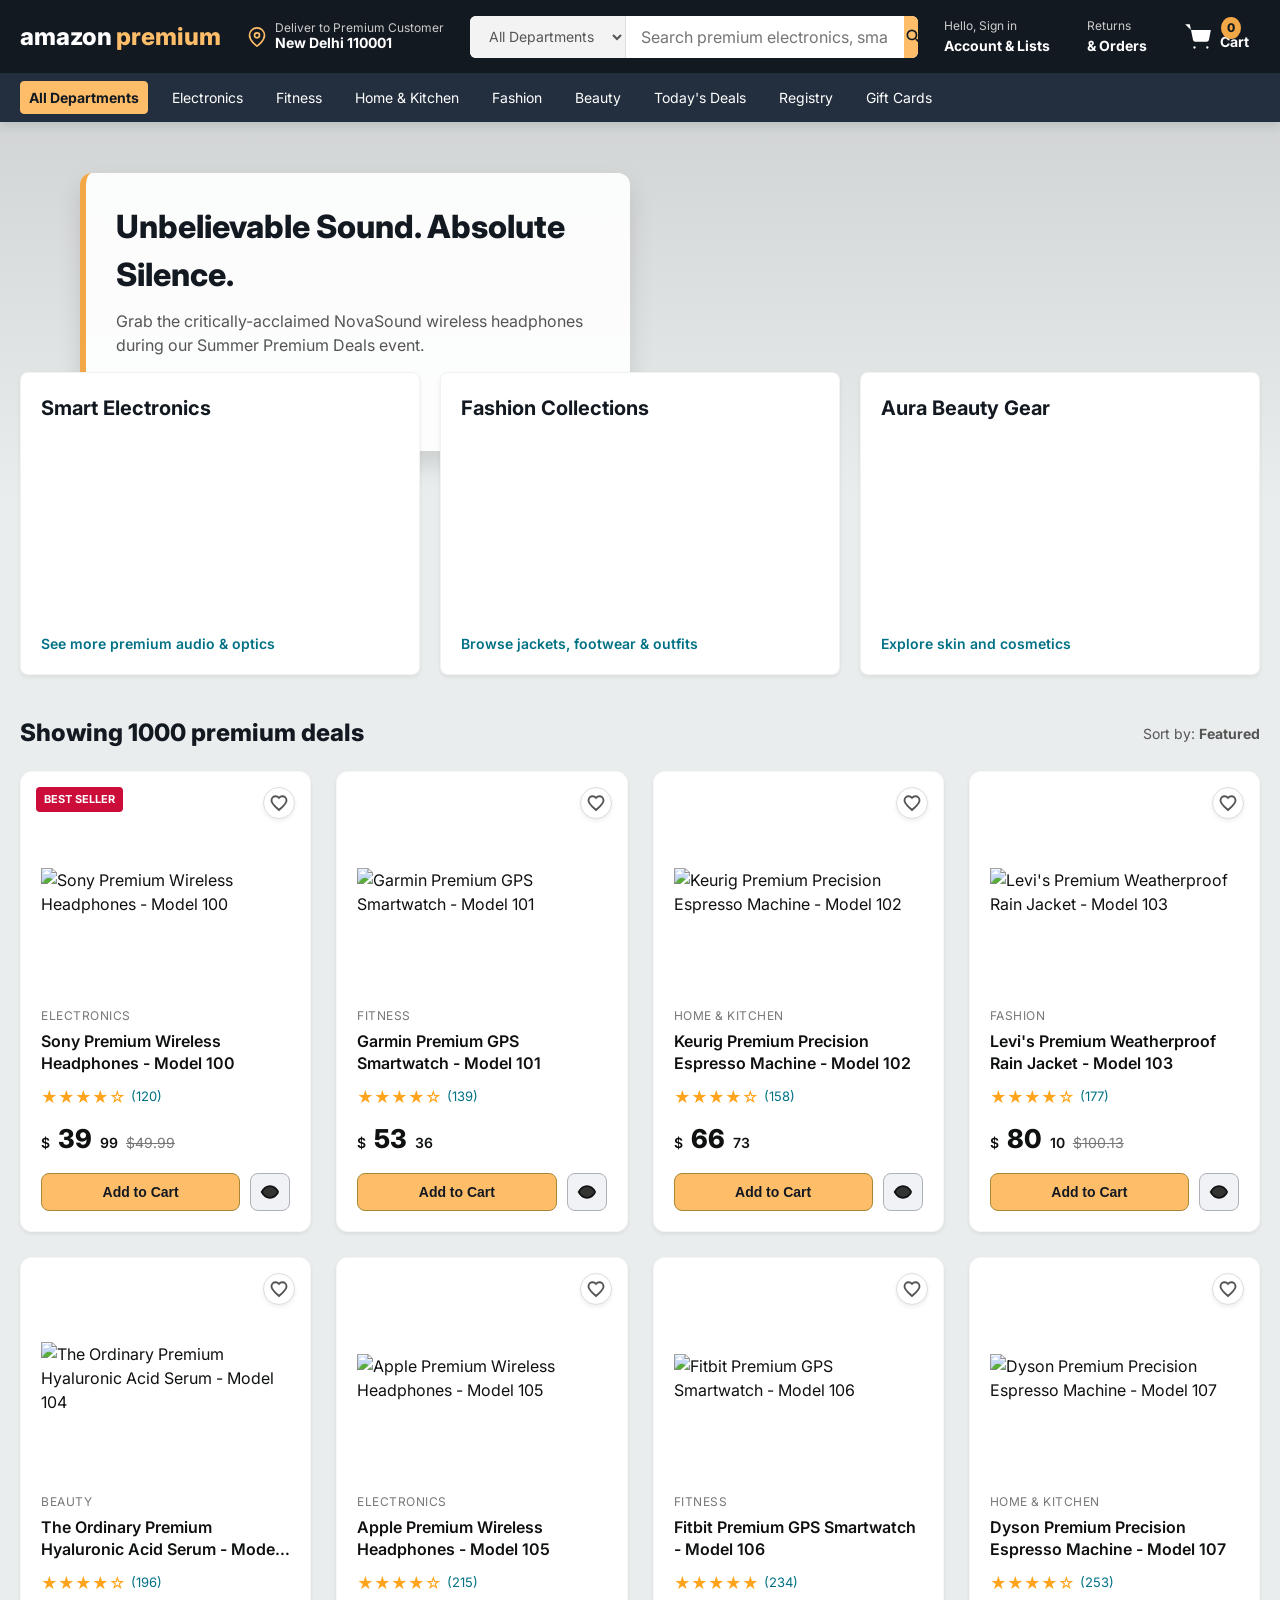
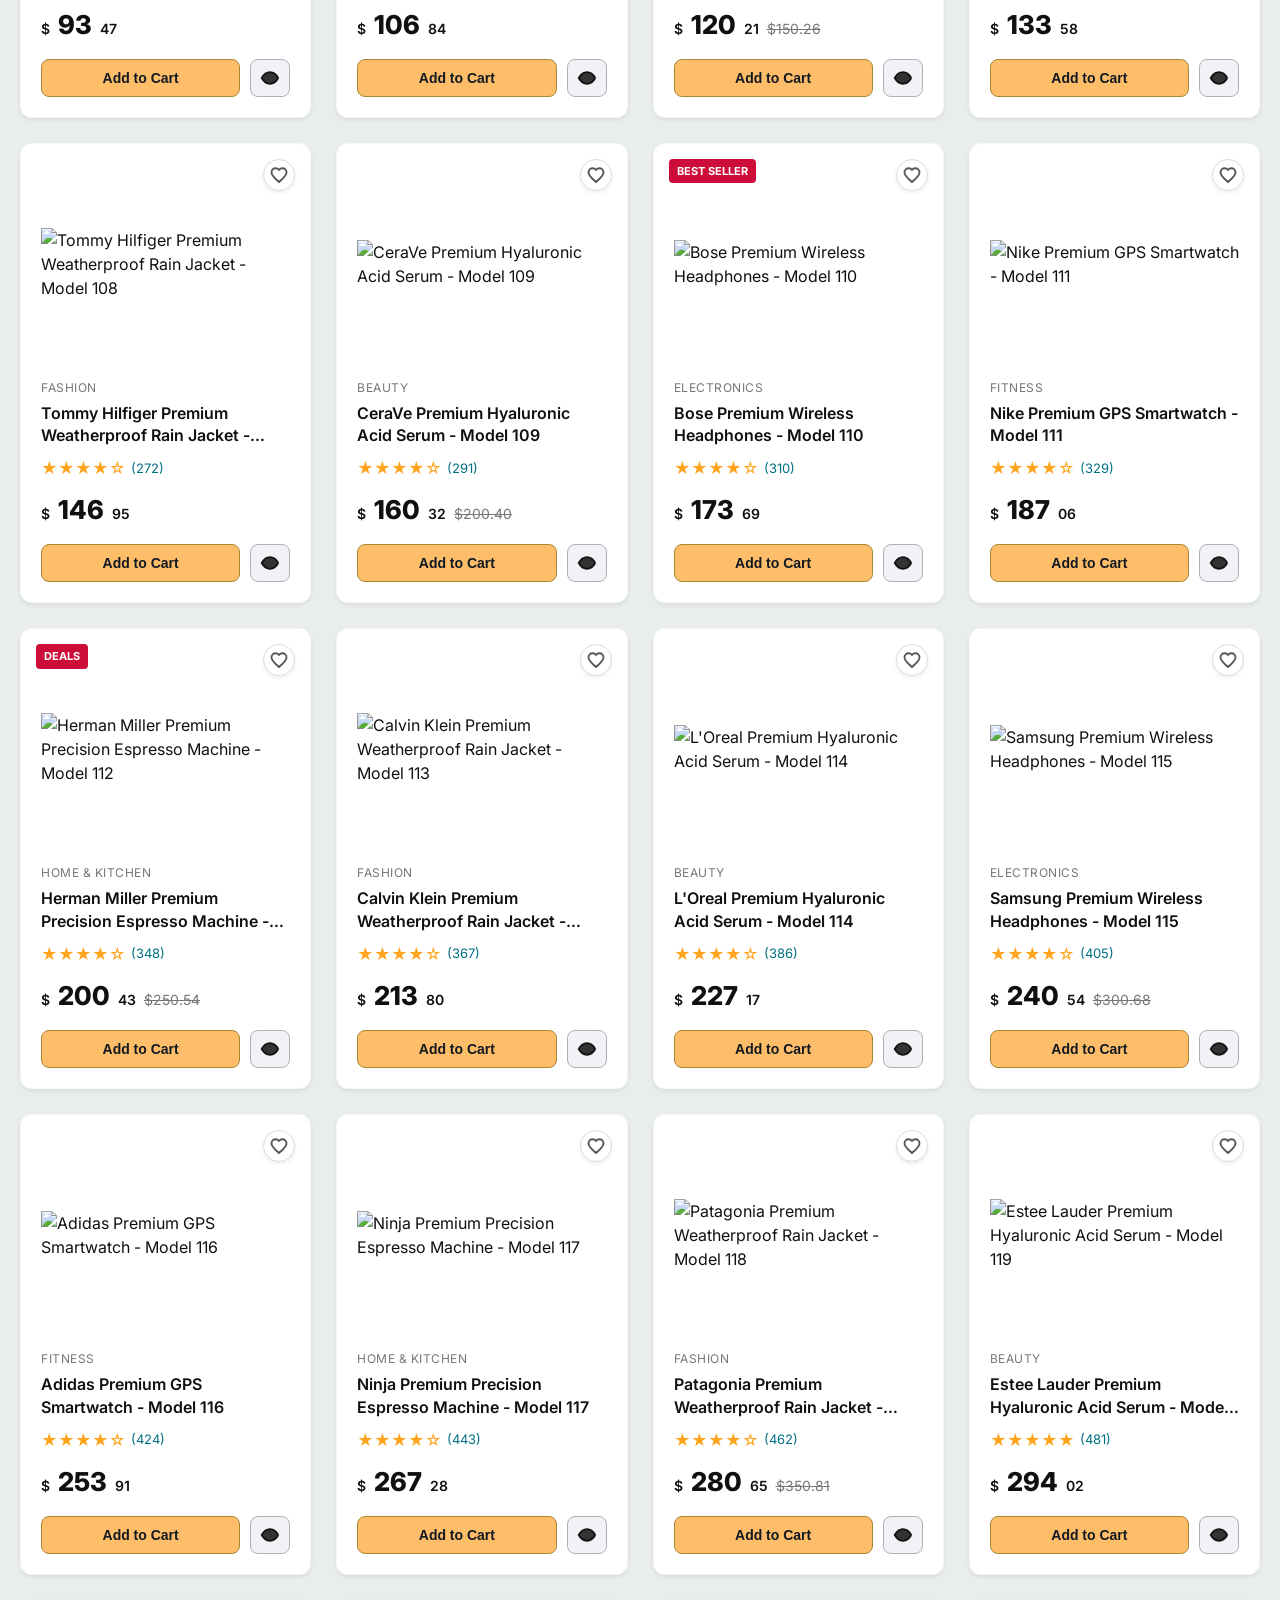
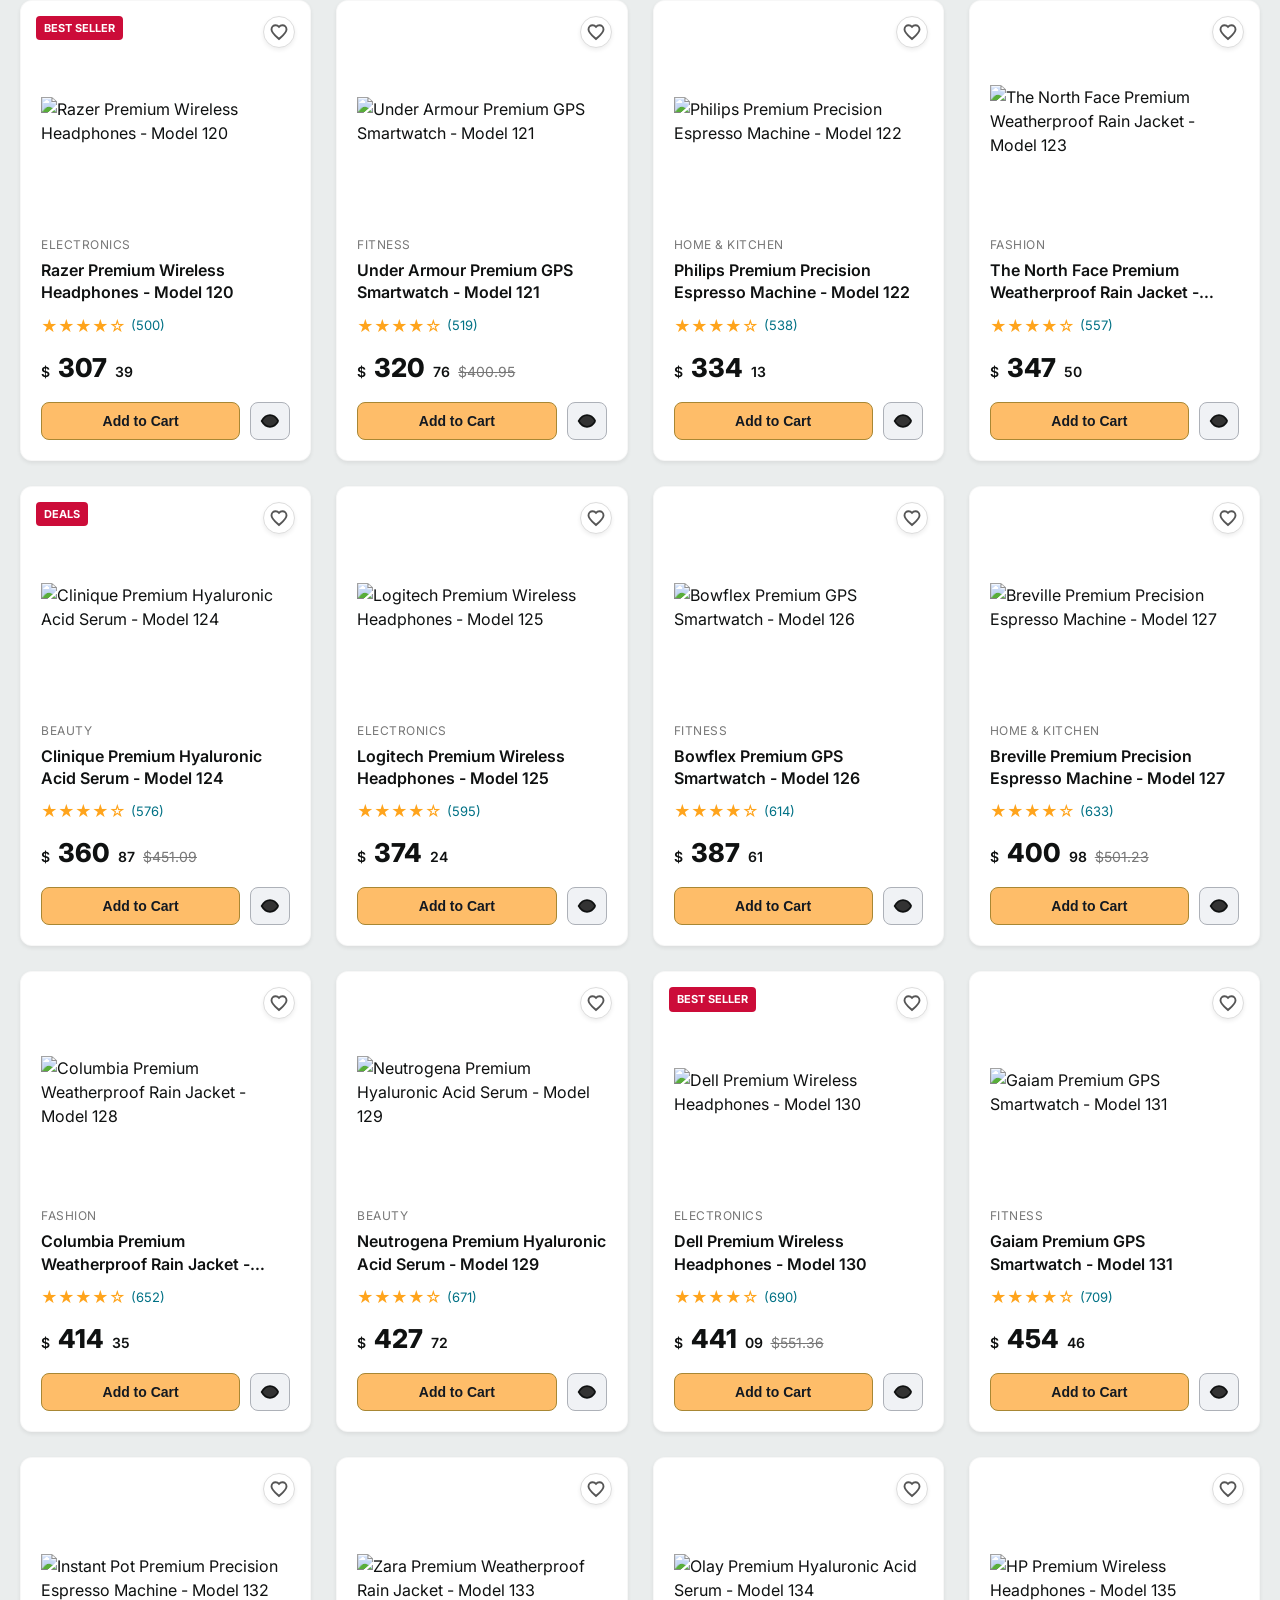
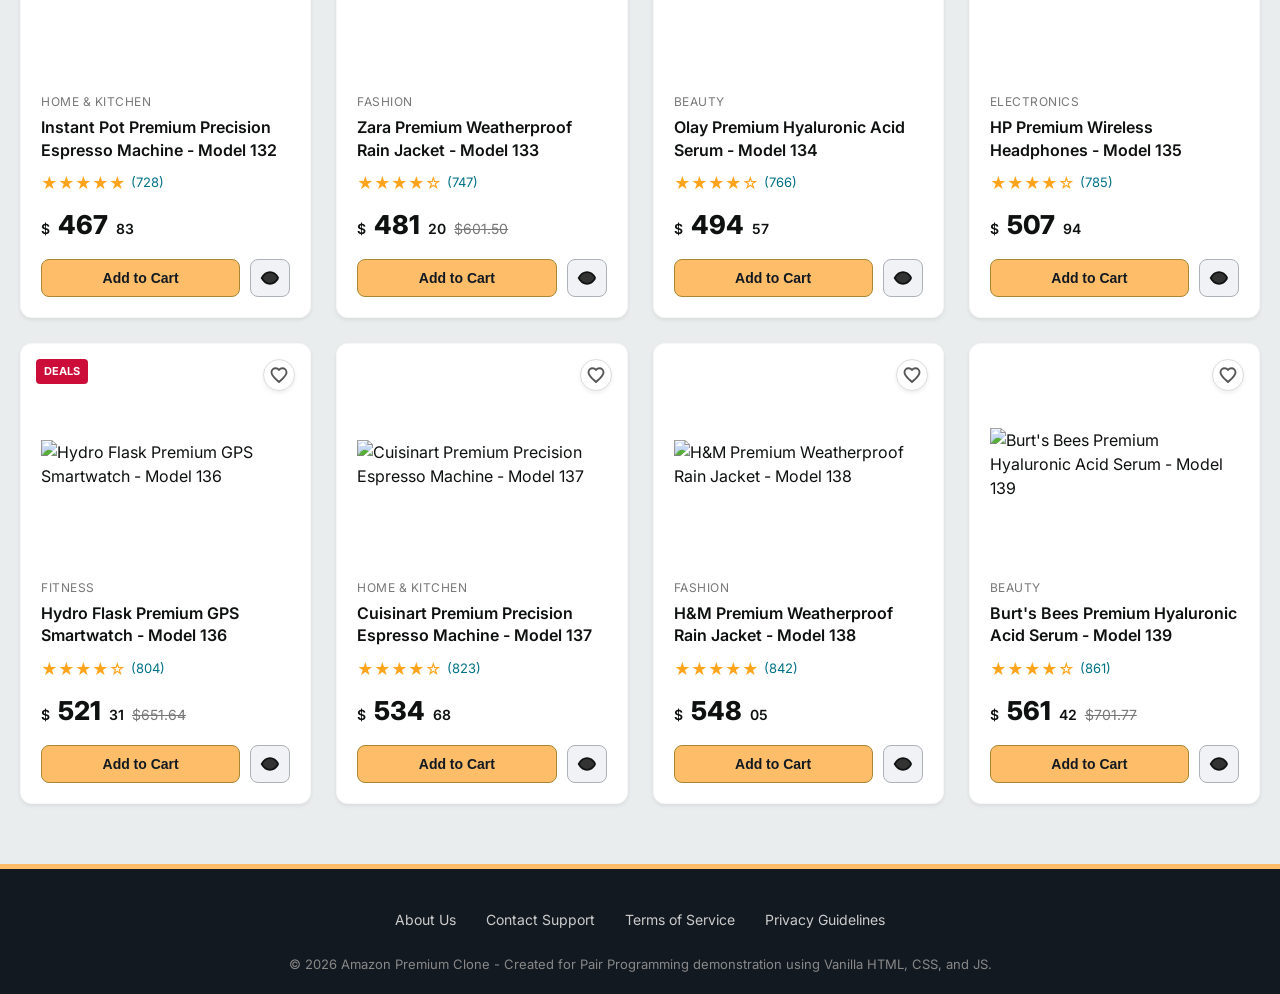
==== amazon.html @ 6dd083dd "Initial commit - Amazon Premium clone with 1000 products" ====
<!DOCTYPE html>
<html lang="en">
<head>
  <meta charset="UTF-8">
  <meta name="viewport" content="width=device-width, initial-scale=1.0">
  <title>Amazon Premium - Shop Smart Deals</title>
  <meta name="description" content="Discover premium electronics, home essentials, wellness fitness gear, and modern accessories on Amazon Premium. Fast simulated checkout and dynamic interactive features.">
  <link rel="stylesheet" href="styles.css">
  <link rel="preconnect" href="https://fonts.googleapis.com">
  <link rel="preconnect" href="https://fonts.gstatic.com" crossorigin>
  <link href="https://fonts.googleapis.com/css2?family=Inter:wght@300;400;500;600;700;800&display=swap" rel="stylesheet">
</head>
<body>

  <!-- Top Sticky Navigation Header -->
  <header>
    <div class="nav-main">
      <!-- Amazon Premium Logo -->
      <a href="#" class="brand-logo" id="header-logo">
        amazon<span>premium</span>
      </a>

      <!-- Delivery Location Selector (Interactive Mock) -->
      <div class="nav-location" id="nav-delivery-target" onclick="openAddressModal()">
        <!-- SVG Pin Icon -->
        <svg width="20" height="20" viewBox="0 0 24 24" fill="none" stroke="#febd69" stroke-width="2">
          <path d="M21 10c0 7-9 13-9 13s-9-6-9-13a9 9 0 0 1 18 0z"></path>
          <circle cx="12" cy="10" r="3"></circle>
        </svg>
        <div class="nav-location-text" id="header-delivery-label">
          Deliver to Customer
          <strong>New Delhi 110001</strong>
        </div>
      </div>

      <!-- Live Search / Category Filters Bar -->
      <div class="nav-search">
        <select class="search-select" id="search-dept-select">
          <option value="All">All Departments</option>
          <option value="Electronics">Electronics</option>
          <option value="Fitness">Fitness</option>
          <option value="Home & Kitchen">Home & Kitchen</option>
          <option value="Fashion">Fashion</option>
          <option value="Beauty">Beauty</option>
        </select>
        <input type="text" class="search-input" placeholder="Search premium electronics, smart home, fitness gear..." id="search-input-field">
        <button class="search-btn" id="search-submit-btn">
          <svg viewBox="0 0 24 24">
            <path d="M15.5 14h-.79l-.28-.27A6.471 6.471 0 0 0 16 9.5 6.5 6.5 0 1 0 9.5 16c1.61 0 3.09-.59 4.23-1.57l.27.28v.79l5 4.99L20.49 19l-4.99-5zm-6 0C7.01 14 5 11.99 5 9.5S7.01 5 9.5 5 14 7.01 14 9.5 11.99 14 9.5 14z"/>
          </svg>
        </button>
      </div>

      <!-- Right Header Actions -->
      <div class="nav-right-options">
        <!-- Interactive Sign-In Button Trigger -->
        <div class="nav-opt" id="header-account-trigger-text" onclick="openAccountModal()">
          <span class="nav-opt-line-1">Hello, Sign in</span>
          <span class="nav-opt-line-2">Account & Lists</span>
        </div>

        <div class="nav-opt" onclick="openTrackingModal()">
          <span class="nav-opt-line-1">Returns</span>
          <span class="nav-opt-line-2">& Orders</span>
        </div>

        <!-- Interactive Cart Trigger Badge -->
        <div class="nav-cart" id="nav-cart-trigger" onclick="toggleCartDrawer(true)">
          <svg viewBox="0 0 24 24">
            <circle cx="9" cy="21" r="1"></circle>
            <circle cx="20" cy="21" r="1"></circle>
            <path d="M1 1h4l2.68 13.39a2 2 0 0 0 2 1.61h9.72a2 2 0 0 0 2-1.61L23 6H6"></path>
          </svg>
          <span class="cart-count" id="cart-count-badge">0</span>
          <span class="nav-opt-line-2" style="margin-top: 10px;">Cart</span>
        </div>
      </div>
    </div>

    <!-- Sub-navigation Category Departments -->
    <div class="nav-sub">
      <div class="nav-sub-item active" data-category="All">All Departments</div>
      <div class="nav-sub-item" data-category="Electronics">Electronics</div>
      <div class="nav-sub-item" data-category="Fitness">Fitness</div>
      <div class="nav-sub-item" data-category="Home & Kitchen">Home & Kitchen</div>
      <div class="nav-sub-item" data-category="Fashion">Fashion</div>
      <div class="nav-sub-item" data-category="Beauty">Beauty</div>
      <div class="nav-sub-item" onclick="showDashboard('deals')">Today's Deals</div>
      <div class="nav-sub-item" onclick="showDashboard('registry')">Registry</div>
      <div class="nav-sub-item" onclick="showDashboard('giftcards')">Gift Cards</div>
    </div>
  </header>

  <!-- Auto-sliding Premium Hero Banner Carousel -->
  <section class="hero-slider">
    <!-- Slide 1 -->
    <div class="slide active" style="background-image: linear-gradient(rgba(0,0,0,0.1), rgba(234,237,237,1)), url('https://images.unsplash.com/photo-1607082348824-0a96f2a4b9da?auto=format&fit=crop&w=1600&q=80');">
      <div class="slide-content">
        <h2>Unbelievable Sound. Absolute Silence.</h2>
        <p>Grab the critically-acclaimed NovaSound wireless headphones during our Summer Premium Deals event.</p>
        <a href="#products-feed" class="slide-btn">Shop Deal Now</a>
      </div>
    </div>
    <!-- Slide 2 -->
    <div class="slide" style="background-image: linear-gradient(rgba(0,0,0,0.1), rgba(234,237,237,1)), url('https://images.unsplash.com/photo-1483985988355-763728e1935b?auto=format&fit=crop&w=1600&q=80');">
      <div class="slide-content">
        <h2>Modern Living Redefined</h2>
        <p>Elevate your everyday spaces with smart barista makers, lumbar ergonomic office units, and hands-free LiDAR robot sweepers.</p>
        <a href="#products-feed" class="slide-btn">Explore Home Essentials</a>
      </div>
    </div>
  </section>

  <!-- Main Feed Area -->
  <main>
    <!-- Featured Promotion Cards Tiles -->
    <div class="category-promo-grid">
      <div class="promo-card">
        <h3>Smart Electronics</h3>
        <div class="promo-image-container">
          <div style="background: url('https://images.unsplash.com/photo-1527443224154-c4a3942d3acf?auto=format&fit=crop&w=400&q=80');"></div>
        </div>
        <a href="#products-feed" class="promo-link" onclick="document.querySelector('[data-category=Electronics]').click()">See more premium audio & optics</a>
      </div>

      <div class="promo-card">
        <h3>Fashion Collections</h3>
        <div class="promo-image-container">
          <div style="background: url('https://images.unsplash.com/photo-1525507119028-ed4c629a60a3?auto=format&fit=crop&w=400&q=80');"></div>
        </div>
        <a href="#products-feed" class="promo-link" onclick="document.querySelector('[data-category=Fashion]').click()">Browse jackets, footwear & outfits</a>
      </div>

      <div class="promo-card">
        <h3>Aura Beauty Gear</h3>
        <div class="promo-image-container">
          <div style="background: url('https://images.unsplash.com/photo-1596462502278-27bfdc403348?auto=format&fit=crop&w=400&q=80');"></div>
        </div>
        <a href="#products-feed" class="promo-link" onclick="document.querySelector('[data-category=Beauty]').click()">Explore skin and cosmetics</a>
      </div>
    </div>

    <!-- Active Products Feed Grid Title -->
    <div class="products-section-title" id="products-feed-title-row">
      <span id="results-count">Showing 1000 premium deals</span>
      <span style="font-size: 14px; font-weight: normal; color: #555;">Sort by: <strong>Featured</strong></span>
    </div>

    <div class="products-feed-grid" id="products-feed">
      <!-- Dynamic Products injected by app.js -->
    </div>

    <!-- ================= DYNAMIC DASHBOARD PANELS ================= -->

    <!-- PANEL 1: TODAY'S DEALS -->
    <div class="dashboard-view-panel" id="dashboard-deals">
      <h2 style="margin-bottom: 10px; color: var(--amazon-dark); font-size: 26px;">Today's Lightning Deals</h2>
      <p style="color: #666; margin-bottom: 20px;">Limited-time offers on premium items. Grab yours before they are fully claimed!</p>
      
      <div class="deals-timer-row">
        <span>⚡ LIGHTNING OFFERS ACTIVE</span>
        <span style="font-size: 18px;">Deals Expire In: <strong id="deals-time-string" style="color: #cc0c39;">04h : 30m : 00s</strong></span>
      </div>

      <div class="deals-grid" id="deals-items-grid">
        <!-- Injected dynamically in app.js -->
      </div>
    </div>

    <!-- PANEL 2: REGISTRY -->
    <div class="dashboard-view-panel" id="dashboard-registry">
      <h2 style="margin-bottom: 10px; color: var(--amazon-dark); font-size: 26px;">Premium Registry Finder</h2>
      <p style="color: #666; margin-bottom: 25px;">Create a collection of products for your life's milestone celebrations or browse active registries.</p>
      
      <div class="giftcard-layout" style="grid-template-columns: 1.2fr 1fr;">
        <!-- Find / Create Form -->
        <div style="border: 1px solid #ddd; border-radius: 8px; padding: 25px; background-color: #fafafa;">
          <h3 style="margin-bottom: 15px; color: var(--amazon-dark);">Create Your Registry</h3>
          <form id="registry-form-tag" onsubmit="createNewRegistry(event)">
            <div class="form-group">
              <label for="registry-creator-name">Registrant Name</label>
              <input type="text" id="registry-creator-name" class="form-control" placeholder="E.g., Sarah & John" required>
            </div>
            <div class="form-group">
              <label for="registry-creator-type">Celebration Type</label>
              <select id="registry-creator-type" class="form-control" style="background-color: white;">
                <option value="Wedding">Wedding Celebration</option>
                <option value="Baby Shower">Baby Shower / Infant arrival</option>
                <option value="Housewarming">New Housewarming List</option>
                <option value="Birthday">Special Birthday Registry</option>
              </select>
            </div>
            <div class="form-group">
              <label for="registry-creator-date">Event Date</label>
              <input type="date" id="registry-creator-date" class="form-control" required>
            </div>
            <button type="submit" class="btn-primary" style="width: 100%; padding: 12px; margin-top: 10px;">Register List Securely</button>
          </form>
        </div>

        <!-- Registry Feed -->
        <div>
          <h3 style="margin-bottom: 15px; color: var(--amazon-dark);">Active Community Registries</h3>
          <div id="active-registries-feed">
            <!-- Injected dynamically in app.js -->
          </div>
        </div>
      </div>
    </div>

    <!-- PANEL 3: GIFT CARDS -->
    <div class="dashboard-view-panel" id="dashboard-giftcards">
      <h2 style="margin-bottom: 10px; color: var(--amazon-dark); font-size: 26px;">Amazon Premium Gift Cards Wallet</h2>
      <p style="color: #666; margin-bottom: 35px;">Check balance, claim card codes, or purchase digital designs instantly.</p>
      
      <div class="giftcard-layout">
        <!-- Interactive Claim Box -->
        <div>
          <div class="giftcard-promo-card">
            <h3>amazon premium</h3>
            <div>
              <span style="font-size: 13px; opacity: 0.8; display: block;">Premium Member Wallet Balance</span>
              <strong style="font-size: 32px;" id="giftcard-wallet-bal">$0.00</strong>
            </div>
          </div>
          
          <div style="border: 1px solid #ddd; border-radius: 8px; padding: 25px; margin-top: 25px; background: #fafafa;">
            <h4 style="margin-bottom: 10px;">Claim a Gift Card Code</h4>
            <p style="font-size: 13px; color: #666; margin-bottom: 15px;">Try typing simulated codes like <strong>AMZ-GIFT-50</strong> (claims $50) or <strong>AMZ-GIFT-100</strong> (claims $100) to credit your wallet!</p>
            <div class="form-group">
              <input type="text" id="giftcard-code-input" class="form-control" placeholder="E.g., AMZ-GIFT-100" style="text-transform: uppercase;">
            </div>
            <button class="btn-primary" style="width: 100%; padding: 12px;" onclick="claimGiftCardCode()">Redeem Balance</button>
          </div>
        </div>

        <!-- Design Catalog -->
        <div>
          <h3 style="margin-bottom: 15px; color: var(--amazon-dark);">Select Gift Card Designs</h3>
          <div style="display: grid; grid-template-columns: 1fr 1fr; gap: 15px;">
            <div style="border: 1px solid #ddd; border-radius: 8px; padding: 15px; cursor: pointer; text-align: center;" onclick="alert('Design Selected: Premium Gold Card')">
              <div style="height: 100px; background: linear-gradient(135deg, #bf953f, #fcf6ba, #b38728, #fbf5b7); border-radius: 6px; margin-bottom: 10px; display: flex; align-items: center; justify-content: center; font-weight: 800; color: #5c4308;">GOLD</div>
              <span>Premium Gold</span>
            </div>
            <div style="border: 1px solid #ddd; border-radius: 8px; padding: 15px; cursor: pointer; text-align: center;" onclick="alert('Design Selected: Cobalt Blue Card')">
              <div style="height: 100px; background: linear-gradient(135deg, #1e3c72, #2a5298); border-radius: 6px; margin-bottom: 10px; display: flex; align-items: center; justify-content: center; font-weight: 800; color: white;">COBALT</div>
              <span>Cobalt Blue</span>
            </div>
          </div>
        </div>
      </div>
    </div>

    <!-- PANEL 4: WISHLIST -->
    <div class="dashboard-view-panel" id="dashboard-wishlist">
      <h2 style="margin-bottom: 10px; color: var(--amazon-dark); font-size: 26px;">Your Shopping Wishlist</h2>
      <p style="color: #666; margin-bottom: 25px;">Your saved deals are kept safe here. Drag them directly into your shopping cart whenever you are ready.</p>
      
      <div class="wishlist-panel-grid" id="wishlist-items-grid">
        <!-- Injected dynamically in app.js -->
      </div>
    </div>

  </main>

  <!-- Interactive Slide-out Shopping Cart Drawer -->
  <div class="cart-drawer-overlay" id="cart-drawer-overlay" onclick="toggleCartDrawer(false)">
    <div class="cart-drawer" onclick="event.stopPropagation()">
      <div class="cart-header">
        <h3>Shopping Cart</h3>
        <button class="close-drawer-btn" onclick="toggleCartDrawer(false)">&times;</button>
      </div>
      <div class="cart-items-list" id="cart-items-list">
        <!-- Injected dynamically -->
      </div>
      <div class="cart-footer">
        <div class="cart-total-row">
          <span>Subtotal:</span>
          <span id="cart-subtotal">$0.00</span>
        </div>
        <button class="cart-checkout-btn" onclick="openCheckout()">Proceed to Checkout</button>
      </div>
    </div>
  </div>

  <!-- Immersive Product Details Modal (Tabbed) -->
  <div class="modal-overlay" id="quickview-modal-overlay" onclick="closeModal('quickview-modal-overlay')">
    <div class="modal-content" onclick="event.stopPropagation()">
      <button class="close-modal-btn" onclick="closeModal('quickview-modal-overlay')">&times;</button>
      <div id="quickview-modal-body">
        <!-- Injected dynamically -->
      </div>
    </div>
  </div>

  <!-- Sign-In / Account Center Modal -->
  <div class="modal-overlay" id="account-modal-overlay" onclick="closeModal('account-modal-overlay')">
    <div class="modal-content" style="max-width: 500px;" onclick="event.stopPropagation()">
      <button class="close-modal-btn" onclick="closeModal('account-modal-overlay')">&times;</button>
      <div class="checkout-layout" style="padding: 30px;" id="account-modal-body-panel">
        <!-- Injected dynamically in app.js -->
      </div>
    </div>
  </div>

  <!-- Address Selection Modal -->
  <div class="modal-overlay" id="address-modal-overlay" onclick="closeModal('address-modal-overlay')">
    <div class="modal-content" style="max-width: 500px;" onclick="event.stopPropagation()">
      <button class="close-modal-btn" onclick="closeModal('address-modal-overlay')">&times;</button>
      <div class="checkout-layout" style="padding: 30px;">
        <h3 style="margin-bottom: 20px; color: var(--amazon-dark);">Choose Your Shipping Address</h3>
        
        <div class="form-group">
          <label for="addr-name">Full Name</label>
          <input type="text" id="addr-name" class="form-control" placeholder="Recipient full name">
        </div>
        
        <div class="form-group">
          <label for="addr-street">Street Address</label>
          <input type="text" id="addr-street" class="form-control" placeholder="Flat, House no., Building, Company, Street">
        </div>
        
        <div style="display: grid; grid-template-columns: 1.2fr 1fr; gap: 15px;">
          <div class="form-group">
            <label for="addr-city">City</label>
            <input type="text" id="addr-city" class="form-control" placeholder="City">
          </div>
          <div class="form-group">
            <label for="addr-zip">Pincode / ZIP</label>
            <input type="text" id="addr-zip" class="form-control" placeholder="6-digit ZIP">
          </div>
        </div>
        
        <div class="form-group">
          <label for="addr-country">Country/Region</label>
          <select id="addr-country" class="form-control" style="background-color: white;">
            <option value="India">India</option>
            <option value="United States">United States</option>
            <option value="United Kingdom">United Kingdom</option>
            <option value="Canada">Canada</option>
            <option value="Australia">Australia</option>
          </select>
        </div>
        
        <button class="btn-primary" style="width: 100%; padding: 12px; margin-top: 15px;" onclick="saveAddress()">Apply & Update Address</button>
      </div>
    </div>
  </div>

  <!-- Shipment Tracking Modal -->
  <div class="modal-overlay" id="tracking-modal-overlay" onclick="closeModal('tracking-modal-overlay')">
    <div class="modal-content" style="max-width: 650px;" onclick="event.stopPropagation()">
      <button class="close-modal-btn" onclick="closeModal('tracking-modal-overlay')">&times;</button>
      <div class="checkout-layout" style="padding: 30px;">
        <h3 style="margin-bottom: 25px; color: var(--amazon-dark); font-size: 22px;">Simulated Shipment Tracking</h3>
        
        <div id="tracking-orders-list">
          <!-- Injected dynamically in app.js -->
        </div>
      </div>
    </div>
  </div>

  <!-- Interactive Multi-Step Checkout Modal -->
  <div class="modal-overlay" id="checkout-modal-overlay" onclick="closeModal('checkout-modal-overlay')">
    <div class="modal-content" style="max-width: 600px;" onclick="event.stopPropagation()">
      <button class="close-modal-btn" onclick="closeModal('checkout-modal-overlay')">&times;</button>
      <div class="checkout-layout">
        <!-- Step indicators bar -->
        <div class="checkout-steps-nav">
          <div class="step-indicator active"><span>1</span>Shipping</div>
          <div class="step-indicator"><span>2</span>Payment</div>
          <div class="step-indicator"><span>3</span>Completed</div>
        </div>

        <!-- Step 1: Shipping Address -->
        <div class="checkout-pane active" id="checkout-step-1">
          <h3>Shipping Destination</h3>
          <div class="form-group">
            <label for="shipping-name">Full Name</label>
            <input type="text" id="shipping-name" class="form-control" placeholder="Enter recipient's full name" value="John Doe">
          </div>
          <div class="form-group">
            <label for="shipping-address">Delivery Address</label>
            <input type="text" id="shipping-address" class="form-control" placeholder="Street Address, City, Pincode" value="742 Evergreen Terrace, New Delhi, 110001">
          </div>
          <div class="form-group">
            <label for="shipping-phone">Phone Number</label>
            <input type="text" id="shipping-phone" class="form-control" placeholder="Mobile contact number" value="+91 98765 43210">
          </div>
        </div>

        <!-- Step 2: Payment Gateway -->
        <div class="checkout-pane" id="checkout-step-2">
          <h3>Payment Information</h3>
          <div class="form-group">
            <label for="card-name">Name on Card</label>
            <input type="text" id="card-name" class="form-control" placeholder="Name exact to card" value="John Doe">
          </div>
          <div class="form-group">
            <label for="card-number">Card Number</label>
            <input type="text" id="card-number" class="form-control" placeholder="1111-2222-3333-4444" value="4111222233334444">
          </div>
          <div style="display: grid; grid-template-columns: 1fr 1fr; gap: 15px;">
            <div class="form-group">
              <label for="card-expiry">Expiry Date</label>
              <input type="text" id="card-expiry" class="form-control" placeholder="MM/YY" value="12/28">
            </div>
            <div class="form-group">
              <label for="card-cvv">CVV</label>
              <input type="password" id="card-cvv" class="form-control" placeholder="123" value="999">
            </div>
          </div>
        </div>

        <!-- Step 3: Success Screen -->
        <div class="checkout-pane" id="checkout-step-3">
          <div class="order-success-screen">
            <div class="success-icon-wrap">✔</div>
            <h2>Order Placed Successfully!</h2>
            <p>Your premium transaction was approved. A confirmation receipt has been sent to your registered email account.</p>
            <p style="font-size: 14px; color: #777;">Estimated Simulated Delivery: <strong>1-2 business days</strong></p>
          </div>
        </div>

        <!-- Checkout Buttons -->
        <div class="checkout-nav-buttons">
          <button class="btn-secondary" style="padding: 10px 20px; font-weight: 700;" id="checkout-prev-btn" onclick="checkoutPrev()">Back</button>
          <button class="btn-primary" style="padding: 10px 25px;" id="checkout-next-btn" onclick="checkoutNext()">Continue to Payment</button>
        </div>
      </div>
    </div>
  </div>

  <!-- Premium Dark Footer -->
  <footer>
    <div class="footer-links">
      <a href="#" onclick="alert('Welcome to Amazon Premium - a simulated project!')">About Us</a>
      <a href="#" onclick="alert('Support system online: How can we assist you today?')">Contact Support</a>
      <a href="#" onclick="alert('Simulation Terms of Service Active')">Terms of Service</a>
      <a href="#" onclick="alert('Privacy Policy Verified')">Privacy Guidelines</a>
    </div>
    <p class="footer-copyright">© 2026 Amazon Premium Clone - Created for Pair Programming demonstration using Vanilla HTML, CSS, and JS.</p>
  </footer>

  <script src="app.js"></script>
</body>
</html>
---- styles.css ----
/* Modern CSS Reset & Core Styling */
:root {
  --amazon-dark: #131921;
  --amazon-light: #232f3e;
  --amazon-accent: #febd69;
  --amazon-accent-hover: #f3a847;
  --amazon-text: #0f1111;
  --bg-main: #eaeded;
  --card-bg: #ffffff;
  --border-color: #ddd;
  --transition-smooth: all 0.3s cubic-bezier(0.25, 0.8, 0.25, 1);
  --shadow-subtle: 0 2px 4px rgba(0,0,0,0.07);
  --shadow-premium: 0 12px 24px rgba(0,0,0,0.12);
  --font-family: 'Inter', system-ui, -apple-system, BlinkMacSystemFont, "Segoe UI", Roboto, sans-serif;
}

* {
  box-sizing: border-box;
  margin: 0;
  padding: 0;
}

body {
  font-family: var(--font-family);
  background-color: var(--bg-main);
  color: var(--amazon-text);
  overflow-x: hidden;
  line-height: 1.5;
}

/* Scrollbar customization */
::-webkit-scrollbar {
  width: 8px;
}
::-webkit-scrollbar-track {
  background: var(--bg-main);
}
::-webkit-scrollbar-thumb {
  background: #a0a0a0;
  border-radius: 4px;
}
::-webkit-scrollbar-thumb:hover {
  background: #787878;
}

/* Navigation bar */
header {
  position: sticky;
  top: 0;
  z-index: 100;
  box-shadow: 0 4px 10px rgba(0, 0, 0, 0.1);
}

.nav-main {
  background-color: var(--amazon-dark);
  color: white;
  display: flex;
  align-items: center;
  justify-content: space-between;
  padding: 10px 20px;
  gap: 15px;
}

.brand-logo {
  display: flex;
  align-items: center;
  gap: 4px;
  font-size: 24px;
  font-weight: 800;
  color: white;
  text-decoration: none;
  transition: var(--transition-smooth);
}

.brand-logo span {
  color: var(--amazon-accent);
}

.brand-logo:hover {
  opacity: 0.9;
}

.nav-location {
  display: flex;
  align-items: center;
  gap: 8px;
  cursor: pointer;
  padding: 6px 10px;
  border: 1px solid transparent;
  border-radius: 4px;
  transition: var(--transition-smooth);
}

.nav-location:hover {
  border-color: white;
}

.nav-location svg {
  width: 20px;
  height: 20px;
  stroke: var(--amazon-accent);
}

.nav-location-text {
  font-size: 12px;
  color: #ccc;
  line-height: 1.2;
}

.nav-location-text strong {
  font-size: 14px;
  color: white;
  display: block;
}

/* Search bar */
.nav-search {
  display: flex;
  flex: 1;
  max-width: 800px;
  height: 42px;
  border-radius: 6px;
  overflow: hidden;
  background-color: white;
  transition: var(--transition-smooth);
}

.nav-search:focus-within {
  box-shadow: 0 0 0 3px var(--amazon-accent);
}

.search-select {
  background-color: #f3f3f3;
  border: none;
  padding: 0 15px;
  font-family: inherit;
  font-size: 14px;
  color: #555;
  cursor: pointer;
  outline: none;
  border-right: 1px solid #ddd;
}

.search-input {
  flex: 1;
  border: none;
  padding: 0 15px;
  font-size: 16px;
  outline: none;
  font-family: inherit;
}

.search-btn {
  background-color: var(--amazon-accent);
  border: none;
  width: 50px;
  cursor: pointer;
  display: flex;
  align-items: center;
  justify-content: center;
  transition: var(--transition-smooth);
}

.search-btn:hover {
  background-color: var(--amazon-accent-hover);
}

.search-btn svg {
  width: 20px;
  height: 20px;
  fill: var(--amazon-dark);
}

/* Right Nav Buttons */
.nav-right-options {
  display: flex;
  align-items: center;
  gap: 15px;
}

.nav-opt {
  padding: 6px 10px;
  border: 1px solid transparent;
  border-radius: 4px;
  cursor: pointer;
  color: white;
  text-decoration: none;
  transition: var(--transition-smooth);
}

.nav-opt:hover {
  border-color: white;
}

.nav-opt-line-1 {
  font-size: 12px;
  color: #ccc;
  display: block;
}

.nav-opt-line-2 {
  font-size: 14px;
  font-weight: 700;
  display: block;
}

.nav-cart {
  position: relative;
  display: flex;
  align-items: center;
  gap: 8px;
  padding: 6px 10px;
  border: 1px solid transparent;
  border-radius: 4px;
  cursor: pointer;
  transition: var(--transition-smooth);
}

.nav-cart:hover {
  border-color: white;
}

.nav-cart svg {
  width: 28px;
  height: 28px;
  fill: white;
}

.cart-count {
  position: absolute;
  top: 2px;
  right: 18px;
  background-color: var(--amazon-accent-hover);
  color: var(--amazon-dark);
  font-weight: 800;
  font-size: 12px;
  border-radius: 50%;
  padding: 2px 6px;
  min-width: 20px;
  text-align: center;
}

/* Sub-navigation bar */
.nav-sub {
  background-color: var(--amazon-light);
  color: white;
  display: flex;
  align-items: center;
  padding: 8px 20px;
  gap: 15px;
  font-size: 14px;
}

.nav-sub-item {
  cursor: pointer;
  padding: 5px 8px;
  border: 1px solid transparent;
  border-radius: 4px;
  transition: var(--transition-smooth);
}

.nav-sub-item:hover {
  border-color: white;
}

.nav-sub-item.active {
  background-color: var(--amazon-accent);
  color: var(--amazon-dark);
  font-weight: 700;
  border-color: var(--amazon-accent);
}

/* Hero Carousel Section */
.hero-slider {
  position: relative;
  height: 380px;
  overflow: hidden;
  margin-bottom: -150px;
  z-index: 1;
}

.hero-slider.hide {
  display: none;
}

.slide {
  position: absolute;
  top: 0;
  left: 0;
  width: 100%;
  height: 100%;
  opacity: 0;
  transition: opacity 0.8s ease-in-out;
  background-size: cover;
  background-position: center;
  display: flex;
  align-items: center;
  padding-left: 80px;
}

.slide.active {
  opacity: 1;
}

.slide-content {
  max-width: 550px;
  background: rgba(255, 255, 255, 0.9);
  backdrop-filter: blur(10px);
  padding: 30px;
  border-radius: 12px;
  box-shadow: var(--shadow-premium);
  border-left: 6px solid var(--amazon-accent-hover);
}

.slide-content h2 {
  font-size: 32px;
  font-weight: 800;
  color: var(--amazon-dark);
  margin-bottom: 10px;
}

.slide-content p {
  font-size: 16px;
  color: #555;
  margin-bottom: 20px;
}

.slide-btn {
  display: inline-block;
  background-color: var(--amazon-accent);
  color: var(--amazon-dark);
  padding: 10px 24px;
  font-weight: 700;
  text-decoration: none;
  border-radius: 6px;
  transition: var(--transition-smooth);
}

.slide-btn:hover {
  background-color: var(--amazon-accent-hover);
  transform: translateY(-2px);
}

/* Main Container Layout */
main {
  max-width: 1500px;
  margin: 0 auto;
  padding: 20px;
  position: relative;
  z-index: 2;
}

/* Dynamic Dashboards (Today's Deals, Gift Cards, Registry) */
.dashboard-view-panel {
  display: none;
  background-color: var(--card-bg);
  border-radius: 12px;
  padding: 30px;
  box-shadow: var(--shadow-subtle);
  margin-top: 10px;
  margin-bottom: 40px;
  animation: fadeIn 0.4s ease;
}

.dashboard-view-panel.active {
  display: block;
}

/* Today's Deals Styles */
.deals-timer-row {
  display: flex;
  justify-content: space-between;
  align-items: center;
  background: #fdf6e2;
  border: 1px solid #f5d680;
  padding: 15px 25px;
  border-radius: 8px;
  margin-bottom: 25px;
  font-weight: 600;
}

.deals-grid {
  display: grid;
  grid-template-columns: repeat(auto-fill, minmax(280px, 1fr));
  gap: 25px;
}

.deal-card {
  border: 1px solid var(--border-color);
  border-radius: 10px;
  padding: 15px;
  display: flex;
  flex-direction: column;
  background: white;
}

.deal-card img {
  height: 180px;
  object-fit: contain;
  margin-bottom: 10px;
}

.deal-claim-bar-bg {
  height: 6px;
  background-color: #eee;
  border-radius: 3px;
  overflow: hidden;
  margin: 10px 0;
}

.deal-claim-bar-fill {
  height: 100%;
  background-color: #cc0c39;
  transition: width 0.5s ease;
}

/* Gift Cards Styles */
.giftcard-layout {
  display: grid;
  grid-template-columns: 1fr 1.2fr;
  gap: 40px;
}

.giftcard-promo-card {
  background: linear-gradient(135deg, #131921 0%, #232f3e 100%);
  color: white;
  border-radius: 12px;
  padding: 35px;
  display: flex;
  flex-direction: column;
  justify-content: space-between;
  height: 250px;
  box-shadow: var(--shadow-premium);
  position: relative;
  overflow: hidden;
}

.giftcard-promo-card::after {
  content: 'amazon';
  position: absolute;
  bottom: -20px;
  right: -20px;
  font-size: 100px;
  opacity: 0.05;
  font-weight: 800;
}

/* Category Grid Tiles */
.category-promo-grid {
  display: grid;
  grid-template-columns: repeat(auto-fit, minmax(280px, 1fr));
  gap: 20px;
  margin-bottom: 40px;
}

.category-promo-grid.hide {
  display: none;
}

.promo-card {
  background-color: var(--card-bg);
  padding: 20px;
  border-radius: 8px;
  box-shadow: var(--shadow-subtle);
  display: flex;
  flex-direction: column;
  justify-content: space-between;
  transition: var(--transition-smooth);
  border: 1px solid rgba(0,0,0,0.05);
}

.promo-card:hover {
  transform: translateY(-5px);
  box-shadow: var(--shadow-premium);
}

.promo-card h3 {
  font-size: 20px;
  font-weight: 700;
  margin-bottom: 15px;
  color: var(--amazon-dark);
}

.promo-image-container {
  height: 180px;
  border-radius: 6px;
  margin-bottom: 15px;
  overflow: hidden;
  display: flex;
  align-items: center;
  justify-content: center;
  position: relative;
}

.promo-image-container div {
  width: 100%;
  height: 100%;
  background-size: cover !important;
  background-position: center !important;
  transition: var(--transition-smooth);
}

.promo-card:hover .promo-image-container div {
  transform: scale(1.08);
}

.promo-link {
  color: #007185;
  text-decoration: none;
  font-size: 14px;
  font-weight: 600;
}

.promo-link:hover {
  color: #c45500;
  text-decoration: underline;
}

/* Products Feed Section */
.products-section-title {
  font-size: 24px;
  font-weight: 800;
  margin-bottom: 20px;
  color: var(--amazon-dark);
  display: flex;
  align-items: center;
  justify-content: space-between;
}

.products-section-title.hide {
  display: none;
}

.products-feed-grid {
  display: grid;
  grid-template-columns: repeat(auto-fill, minmax(280px, 1fr));
  gap: 25px;
  margin-bottom: 40px;
}

.products-feed-grid.hide {
  display: none;
}

.product-card {
  background-color: var(--card-bg);
  border-radius: 12px;
  padding: 20px;
  box-shadow: var(--shadow-subtle);
  display: flex;
  flex-direction: column;
  position: relative;
  transition: var(--transition-smooth);
  border: 1px solid rgba(0,0,0,0.03);
}

.product-card:hover {
  transform: translateY(-6px);
  box-shadow: var(--shadow-premium);
}

.badge-tag {
  position: absolute;
  top: 15px;
  left: 15px;
  background-color: #cc0c39;
  color: white;
  padding: 4px 8px;
  font-size: 11px;
  font-weight: 700;
  border-radius: 4px;
  text-transform: uppercase;
  z-index: 5;
}

.wishlist-heart-btn {
  position: absolute;
  top: 15px;
  right: 15px;
  background: white;
  border: 1px solid #ddd;
  width: 32px;
  height: 32px;
  border-radius: 50%;
  display: flex;
  align-items: center;
  justify-content: center;
  cursor: pointer;
  z-index: 10;
  box-shadow: var(--shadow-subtle);
  transition: var(--transition-smooth);
}

.wishlist-heart-btn:hover {
  transform: scale(1.1);
  border-color: #ff5858;
}

.wishlist-heart-btn.active svg {
  fill: #ff5858;
  stroke: #ff5858;
}

.wishlist-heart-btn svg {
  width: 18px;
  height: 18px;
  fill: none;
  stroke: #555;
  stroke-width: 2.5;
  transition: var(--transition-smooth);
}

.product-image-box {
  height: 200px;
  display: flex;
  align-items: center;
  justify-content: center;
  margin-bottom: 15px;
  background: white;
  border-radius: 8px;
  overflow: hidden;
  position: relative;
}

.product-image-box img {
  max-width: 100%;
  max-height: 100%;
  object-fit: contain;
  transition: var(--transition-smooth);
}

.product-card:hover .product-image-box img {
  transform: scale(1.05);
}

.product-category-tag {
  font-size: 12px;
  color: #777;
  margin-bottom: 5px;
  text-transform: uppercase;
  letter-spacing: 0.5px;
}

.product-title {
  font-size: 16px;
  font-weight: 600;
  line-height: 1.4;
  margin-bottom: 10px;
  color: var(--amazon-text);
  cursor: pointer;
  display: -webkit-box;
  -webkit-line-clamp: 2;
  -webkit-box-orient: vertical;
  overflow: hidden;
}

.product-title:hover {
  color: #c45500;
}

.product-rating {
  display: flex;
  align-items: center;
  gap: 5px;
  margin-bottom: 10px;
}

.stars {
  color: #ffa41c;
  font-size: 16px;
}

.rating-count {
  font-size: 13px;
  color: #007185;
}

.product-price-row {
  display: flex;
  align-items: baseline;
  gap: 8px;
  margin-bottom: 15px;
  margin-top: auto;
}

.price-currency {
  font-size: 14px;
  font-weight: 600;
}

.price-whole {
  font-size: 26px;
  font-weight: 800;
}

.price-fraction {
  font-size: 14px;
  font-weight: 600;
  vertical-align: super;
}

.original-price {
  color: #777;
  text-decoration: line-through;
  font-size: 14px;
}

.card-actions {
  display: flex;
  gap: 10px;
}

.btn-primary {
  flex: 1;
  background-color: var(--amazon-accent);
  color: var(--amazon-dark);
  border: 1px solid #a88734;
  border-radius: 8px;
  padding: 10px;
  font-size: 14px;
  font-weight: 700;
  cursor: pointer;
  transition: var(--transition-smooth);
}

.btn-primary:hover {
  background-color: var(--amazon-accent-hover);
  border-color: #846a29;
}

.btn-secondary {
  background-color: #f0f2f5;
  color: var(--amazon-text);
  border: 1px solid #adb1b8;
  border-radius: 8px;
  width: 40px;
  display: flex;
  align-items: center;
  justify-content: center;
  cursor: pointer;
  transition: var(--transition-smooth);
}

.btn-secondary:hover {
  background-color: #e3e6e9;
  border-color: #a2a6ac;
}

.btn-secondary svg {
  width: 20px;
  height: 20px;
  fill: #333;
}

/* Wishlist Manager Section */
.wishlist-panel-grid {
  display: grid;
  grid-template-columns: repeat(auto-fill, minmax(280px, 1fr));
  gap: 20px;
  margin-top: 20px;
}

.wishlist-card {
  border: 1px solid #ddd;
  border-radius: 8px;
  padding: 15px;
  background: white;
  display: flex;
  flex-direction: column;
}

/* Side Drawer (Cart) */
.cart-drawer-overlay {
  position: fixed;
  top: 0;
  left: 0;
  width: 100vw;
  height: 100vh;
  background-color: rgba(0,0,0,0.5);
  backdrop-filter: blur(4px);
  z-index: 1000;
  opacity: 0;
  pointer-events: none;
  transition: opacity 0.4s ease;
}

.cart-drawer-overlay.active {
  opacity: 1;
  pointer-events: auto;
}

.cart-drawer {
  position: fixed;
  top: 0;
  right: -420px;
  width: 420px;
  height: 100%;
  background-color: white;
  box-shadow: -5px 0 25px rgba(0,0,0,0.15);
  z-index: 1001;
  display: flex;
  flex-direction: column;
  transition: right 0.4s cubic-bezier(0.25, 0.8, 0.25, 1);
}

.cart-drawer-overlay.active .cart-drawer {
  right: 0;
}

.cart-header {
  padding: 20px;
  background-color: var(--amazon-dark);
  color: white;
  display: flex;
  align-items: center;
  justify-content: space-between;
}

.cart-header h3 {
  font-size: 20px;
  font-weight: 700;
}

.close-drawer-btn {
  background: none;
  border: none;
  color: white;
  font-size: 28px;
  cursor: pointer;
  transition: var(--transition-smooth);
}

.close-drawer-btn:hover {
  color: var(--amazon-accent);
}

.cart-items-list {
  flex: 1;
  overflow-y: auto;
  padding: 20px;
}

.empty-cart-msg {
  text-align: center;
  color: #777;
  padding-top: 40px;
}

.empty-cart-msg svg {
  width: 80px;
  height: 80px;
  fill: #ccc;
  margin-bottom: 15px;
}

.cart-item {
  display: flex;
  gap: 15px;
  padding-bottom: 15px;
  margin-bottom: 15px;
  border-bottom: 1px solid var(--border-color);
}

.cart-item-img {
  width: 80px;
  height: 80px;
  object-fit: contain;
  background-color: white;
  border-radius: 6px;
  padding: 5px;
  border: 1px solid #eee;
}

.cart-item-details {
  flex: 1;
}

.cart-item-title {
  font-size: 14px;
  font-weight: 600;
  margin-bottom: 5px;
  display: -webkit-box;
  -webkit-line-clamp: 2;
  -webkit-box-orient: vertical;
  overflow: hidden;
}

.cart-item-price {
  font-weight: 700;
  font-size: 15px;
  color: var(--amazon-text);
  margin-bottom: 8px;
}

.cart-item-actions {
  display: flex;
  align-items: center;
  justify-content: space-between;
}

.cart-item-qty {
  display: flex;
  align-items: center;
  gap: 5px;
  border: 1px solid #ccc;
  border-radius: 4px;
  padding: 2px 6px;
}

.cart-item-qty button {
  background: none;
  border: none;
  cursor: pointer;
  font-weight: 800;
  font-size: 16px;
  padding: 0 5px;
}

.cart-item-qty span {
  font-size: 14px;
  min-width: 15px;
  text-align: center;
}

.cart-item-remove {
  background: none;
  border: none;
  color: #cc0c39;
  font-size: 13px;
  font-weight: 600;
  cursor: pointer;
}

.cart-item-remove:hover {
  text-decoration: underline;
}

.cart-footer {
  padding: 20px;
  background-color: #f7f7f7;
  border-top: 1px solid var(--border-color);
}

.cart-total-row {
  display: flex;
  justify-content: space-between;
  font-size: 18px;
  font-weight: 700;
  margin-bottom: 15px;
}

.cart-checkout-btn {
  width: 100%;
  background-color: var(--amazon-accent);
  color: var(--amazon-dark);
  border: 1px solid #a88734;
  border-radius: 8px;
  padding: 12px;
  font-size: 16px;
  font-weight: 700;
  cursor: pointer;
  transition: var(--transition-smooth);
}

.cart-checkout-btn:hover {
  background-color: var(--amazon-accent-hover);
}

/* Modals (Quick View & Checkout) */
.modal-overlay {
  position: fixed;
  top: 0;
  left: 0;
  width: 100vw;
  height: 100vh;
  background-color: rgba(0,0,0,0.6);
  backdrop-filter: blur(5px);
  z-index: 2000;
  opacity: 0;
  pointer-events: none;
  transition: opacity 0.3s ease;
  display: flex;
  align-items: center;
  justify-content: center;
}

.modal-overlay.active {
  opacity: 1;
  pointer-events: auto;
}

.modal-content {
  background-color: white;
  width: 90%;
  max-width: 850px;
  border-radius: 12px;
  box-shadow: var(--shadow-premium);
  overflow: hidden;
  position: relative;
  transform: scale(0.9);
  transition: transform 0.3s cubic-bezier(0.25, 0.8, 0.25, 1);
}

.modal-overlay.active .modal-content {
  transform: scale(1);
}

.close-modal-btn {
  position: absolute;
  top: 15px;
  right: 20px;
  background: none;
  border: none;
  font-size: 30px;
  cursor: pointer;
  color: #888;
  z-index: 10;
  transition: var(--transition-smooth);
}

.close-modal-btn:hover {
  color: #333;
}

/* Multi-tab layout for Enhanced Product Details */
.quickview-tabs-nav {
  display: flex;
  border-bottom: 1px solid #ddd;
  background: #f7f7f7;
  padding-left: 20px;
}

.quickview-tab-btn {
  background: none;
  border: none;
  border-bottom: 3px solid transparent;
  padding: 12px 20px;
  font-weight: 700;
  color: #555;
  cursor: pointer;
  transition: var(--transition-smooth);
  font-size: 14px;
}

.quickview-tab-btn:hover {
  color: var(--amazon-dark);
}

.quickview-tab-btn.active {
  color: #c45500;
  border-bottom-color: #c45500;
}

.quickview-tab-content {
  display: none;
  padding: 30px;
  max-height: 500px;
  overflow-y: auto;
}

.quickview-tab-content.active {
  display: block;
}

.quickview-layout {
  display: grid;
  grid-template-columns: 1fr 1.2fr;
  gap: 30px;
}

.quickview-image-pane {
  background: white;
  border-radius: 10px;
  display: flex;
  align-items: center;
  justify-content: center;
  height: 320px;
  border: 1px solid #eee;
}

.quickview-image-pane img {
  max-width: 90%;
  max-height: 90%;
  object-fit: contain;
}

.quickview-info-pane {
  display: flex;
  flex-direction: column;
}

.quickview-category {
  font-size: 13px;
  color: #777;
  text-transform: uppercase;
  letter-spacing: 1px;
  margin-bottom: 10px;
}

.quickview-title {
  font-size: 22px;
  font-weight: 700;
  margin-bottom: 10px;
  line-height: 1.3;
}

.quickview-rating {
  display: flex;
  align-items: center;
  gap: 10px;
  margin-bottom: 15px;
}

.quickview-price-row {
  display: flex;
  align-items: baseline;
  gap: 10px;
  margin-bottom: 15px;
}

.quickview-price {
  font-size: 32px;
  font-weight: 800;
}

.quickview-desc {
  font-size: 15px;
  color: #555;
  margin-bottom: 20px;
  line-height: 1.6;
}

.quickview-actions {
  margin-top: auto;
}

/* Specs layout table */
.specs-table {
  width: 100%;
  border-collapse: collapse;
  margin-top: 10px;
}

.specs-table th, .specs-table td {
  padding: 12px;
  border-bottom: 1px solid #eee;
  text-align: left;
}

.specs-table th {
  background-color: #f7f7f7;
  font-weight: 700;
  width: 35%;
}

/* Reviews List Styles & Review Builder Form */
.review-builder-box {
  background-color: #f9f9f9;
  border: 1px solid #e2e2e2;
  border-radius: 8px;
  padding: 20px;
  margin-top: 30px;
}

.star-rating-input {
  display: flex;
  flex-direction: row-reverse;
  justify-content: flex-end;
  gap: 5px;
  font-size: 30px;
  margin-bottom: 15px;
}

.star-rating-input input {
  display: none;
}

.star-rating-input label {
  color: #ccc;
  cursor: pointer;
  transition: color 0.2s;
}

.star-rating-input input:checked ~ label,
.star-rating-input label:hover,
.star-rating-input label:hover ~ label {
  color: #ffa41c;
}

/* Checkout Modal Steps */
.checkout-layout {
  padding: 40px;
}

.checkout-steps-nav {
  display: flex;
  justify-content: space-between;
  margin-bottom: 30px;
  position: relative;
}

.checkout-steps-nav::after {
  content: '';
  position: absolute;
  top: 50%;
  left: 0;
  width: 100%;
  height: 2px;
  background-color: #ddd;
  z-index: 1;
}

.step-indicator {
  position: relative;
  z-index: 2;
  background-color: white;
  padding: 0 15px;
  font-size: 14px;
  font-weight: 700;
  color: #888;
  display: flex;
  flex-direction: column;
  align-items: center;
  gap: 5px;
}

.step-indicator span {
  width: 30px;
  height: 30px;
  border-radius: 50%;
  background-color: #eee;
  display: flex;
  align-items: center;
  justify-content: center;
  transition: var(--transition-smooth);
}

.step-indicator.active {
  color: var(--amazon-light);
}

.step-indicator.active span {
  background-color: var(--amazon-accent);
  color: var(--amazon-dark);
  box-shadow: 0 0 0 4px rgba(254, 189, 105, 0.4);
}

.step-indicator.completed span {
  background-color: #2e7d32;
  color: white;
}

.checkout-pane {
  display: none;
}

.checkout-pane.active {
  display: block;
  animation: fadeIn 0.4s ease;
}

@keyframes fadeIn {
  from { opacity: 0; transform: translateY(10px); }
  to { opacity: 1; transform: translateY(0); }
}

.checkout-pane h3 {
  font-size: 20px;
  margin-bottom: 20px;
  color: var(--amazon-dark);
}

.form-group {
  margin-bottom: 15px;
}

.form-group label {
  display: block;
  font-size: 14px;
  font-weight: 600;
  margin-bottom: 6px;
}

.form-control {
  width: 100%;
  padding: 10px;
  border: 1px solid #ccc;
  border-radius: 6px;
  font-family: inherit;
  font-size: 15px;
  outline: none;
}

.form-control:focus {
  border-color: var(--amazon-accent-hover);
  box-shadow: 0 0 0 3px rgba(254, 189, 105, 0.3);
}

.checkout-nav-buttons {
  display: flex;
  justify-content: space-between;
  margin-top: 30px;
  padding-top: 20px;
  border-top: 1px solid #eee;
}

.order-success-screen {
  text-align: center;
  padding: 40px 0;
}

.success-icon-wrap {
  width: 80px;
  height: 80px;
  border-radius: 50%;
  background-color: #e8f5e9;
  display: flex;
  align-items: center;
  justify-content: center;
  margin: 0 auto 20px auto;
  color: #2e7d32;
  font-size: 40px;
}

.order-success-screen h2 {
  font-size: 26px;
  font-weight: 800;
  color: #2e7d32;
  margin-bottom: 10px;
}

.order-success-screen p {
  color: #555;
  font-size: 16px;
  margin-bottom: 20px;
}

/* Order Tracking Modal Stepper style rules */
.tracking-stepper-container {
  position: relative;
  padding: 10px 0;
}

.tracking-progress-line {
  position: absolute;
  top: 15px;
  left: 30px;
  right: 30px;
  height: 4px;
  background-color: #eee;
  z-index: 1;
}

.tracking-progress-fill {
  height: 100%;
  background-color: #2e7d32;
  width: 0%;
  transition: width 0.6s ease;
}

.tracking-step {
  display: flex;
  flex-direction: column;
  align-items: center;
  gap: 5px;
  font-size: 12px;
  font-weight: 600;
  color: #aaa;
}

.tracking-step .step-dot {
  width: 32px;
  height: 32px;
  border-radius: 50%;
  background-color: #eee;
  color: #555;
  display: flex;
  align-items: center;
  justify-content: center;
  font-size: 14px;
  transition: var(--transition-smooth);
}

.tracking-step.active {
  color: #c45500;
}

.tracking-step.active .step-dot {
  background-color: #ffa41c;
  color: white;
  box-shadow: 0 0 0 4px rgba(255, 164, 28, 0.3);
}

.tracking-step.completed {
  color: #2e7d32;
}

.tracking-step.completed .step-dot {
  background-color: #2e7d32;
  color: white;
}

/* Footer Section */
footer {
  background-color: var(--amazon-dark);
  color: white;
  padding: 40px 20px 20px 20px;
  font-size: 14px;
  text-align: center;
  border-top: 5px solid var(--amazon-accent);
}

.footer-links {
  display: flex;
  justify-content: center;
  gap: 30px;
  margin-bottom: 25px;
  flex-wrap: wrap;
}

.footer-links a {
  color: #ccc;
  text-decoration: none;
  transition: var(--transition-smooth);
}

.footer-links a:hover {
  color: white;
  text-decoration: underline;
}

.footer-copyright {
  color: #888;
  font-size: 13px;
}

/* Responsive Overrides */
@media (max-width: 768px) {
  .nav-main {
    flex-wrap: wrap;
    padding: 10px;
  }
  .nav-search {
    order: 3;
    min-width: 100%;
    margin-top: 5px;
  }
  .hero-slider {
    height: 280px;
    margin-bottom: -60px;
  }
  .slide {
    padding-left: 20px;
  }
  .slide-content {
    max-width: 90%;
    padding: 15px;
  }
  .slide-content h2 {
    font-size: 22px;
  }
  .cart-drawer {
    width: 100%;
    right: -100%;
  }
  .quickview-layout {
    grid-template-columns: 1fr;
    padding: 20px;
  }
  .quickview-image-pane {
    height: 200px;
  }
}

/* Utility class to hide elements */
.hide {
  display: none !important;
}
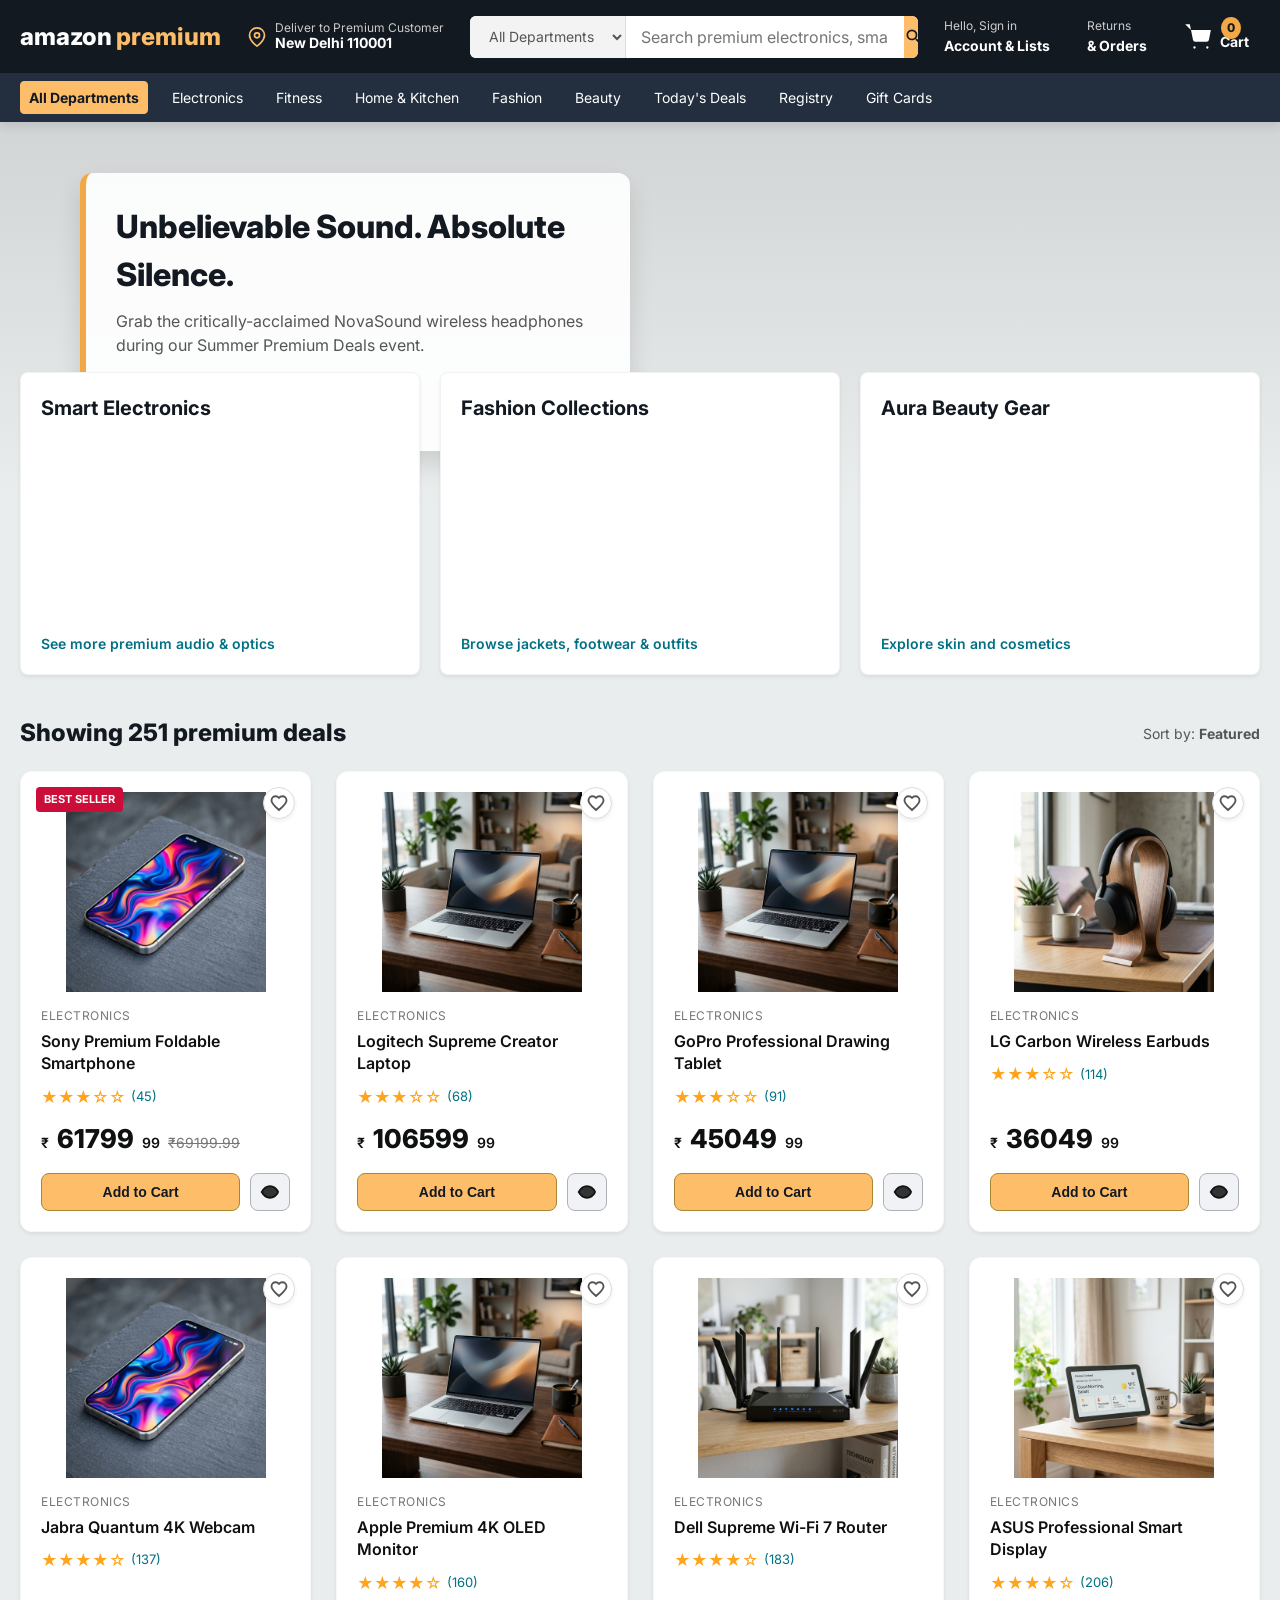
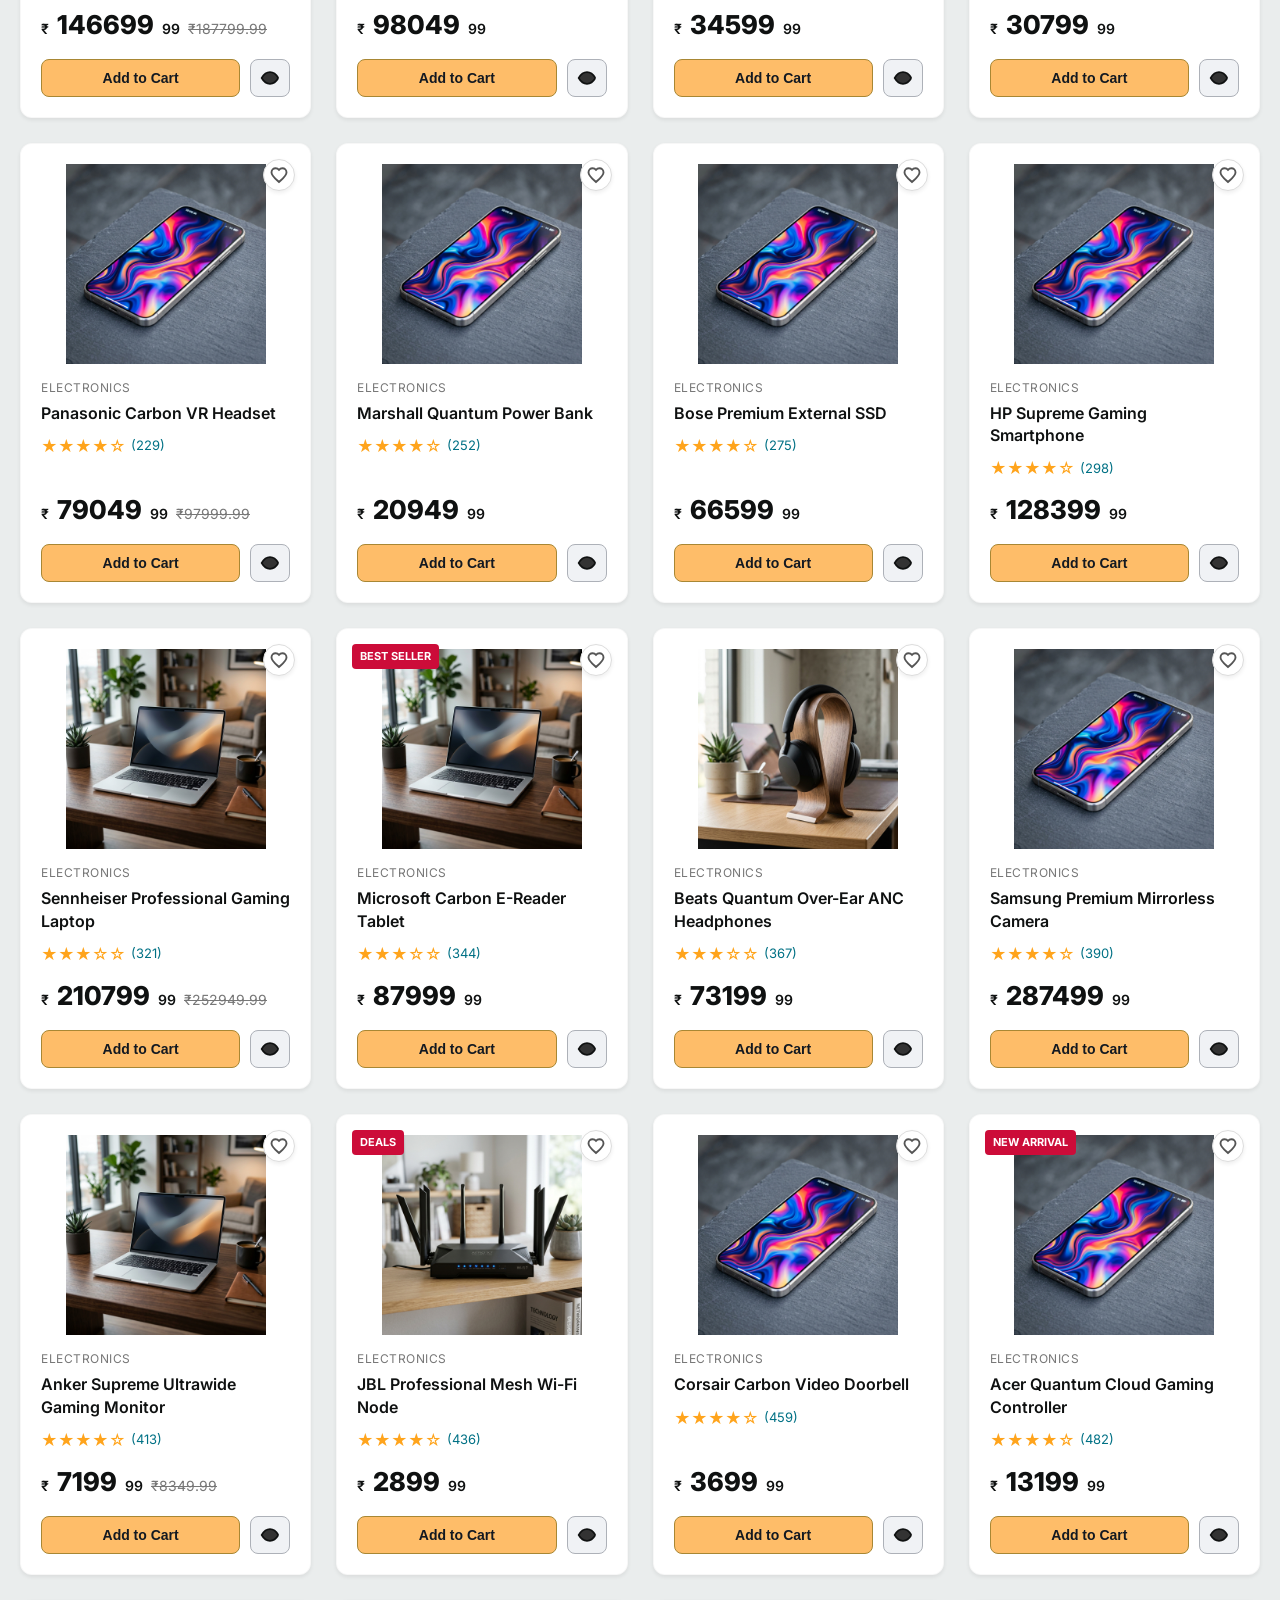
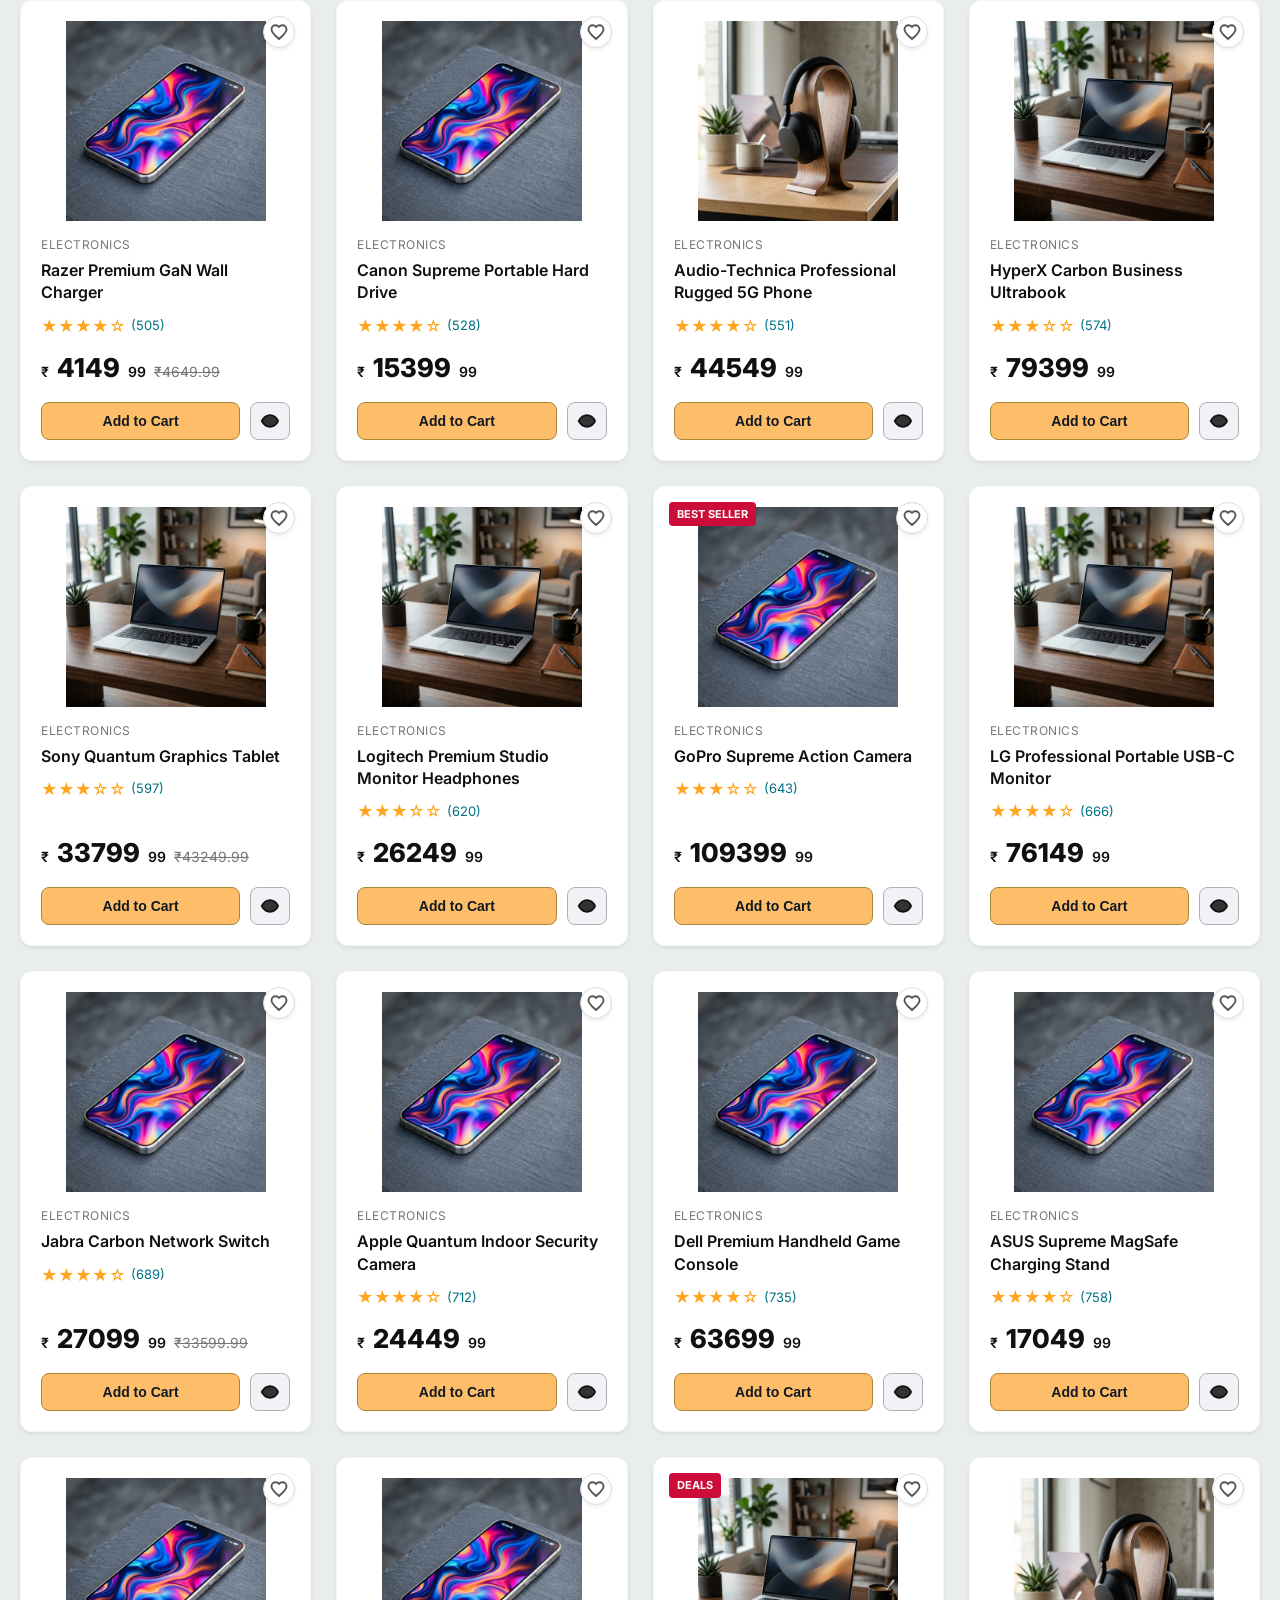
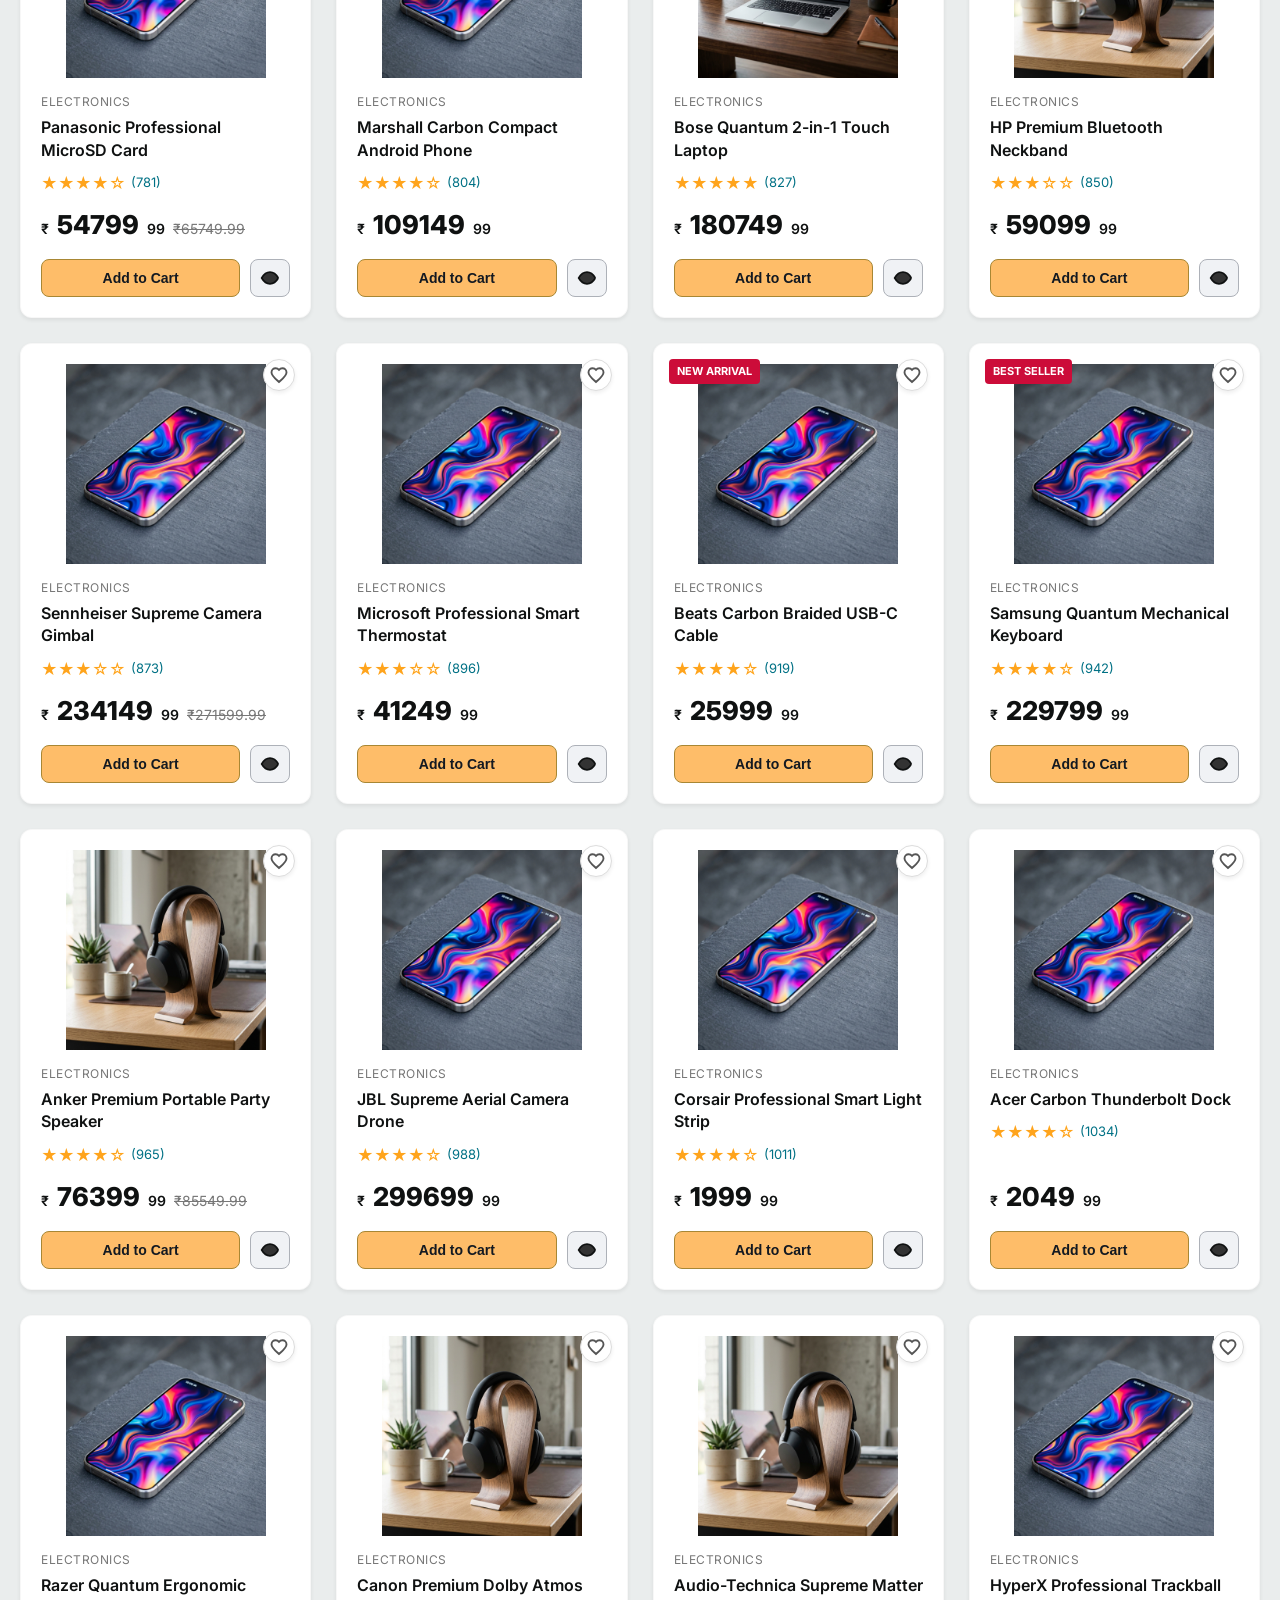
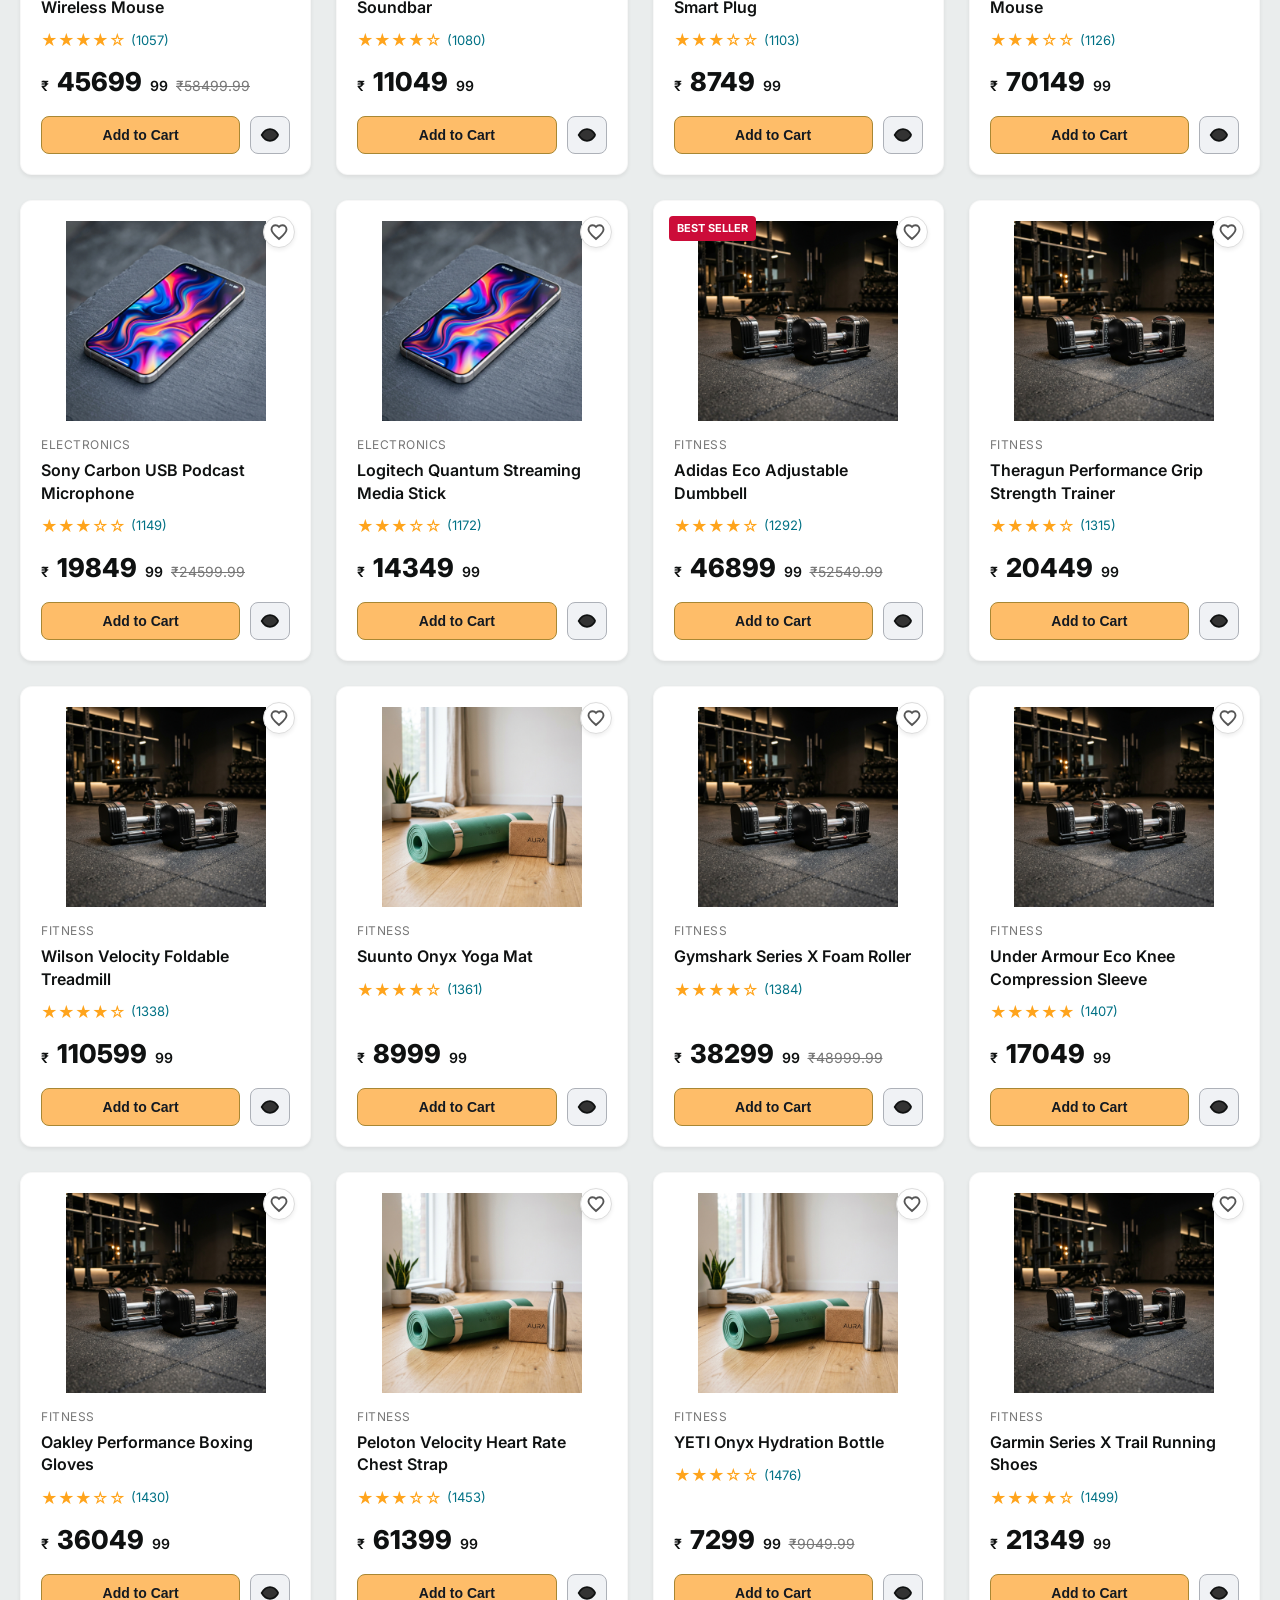
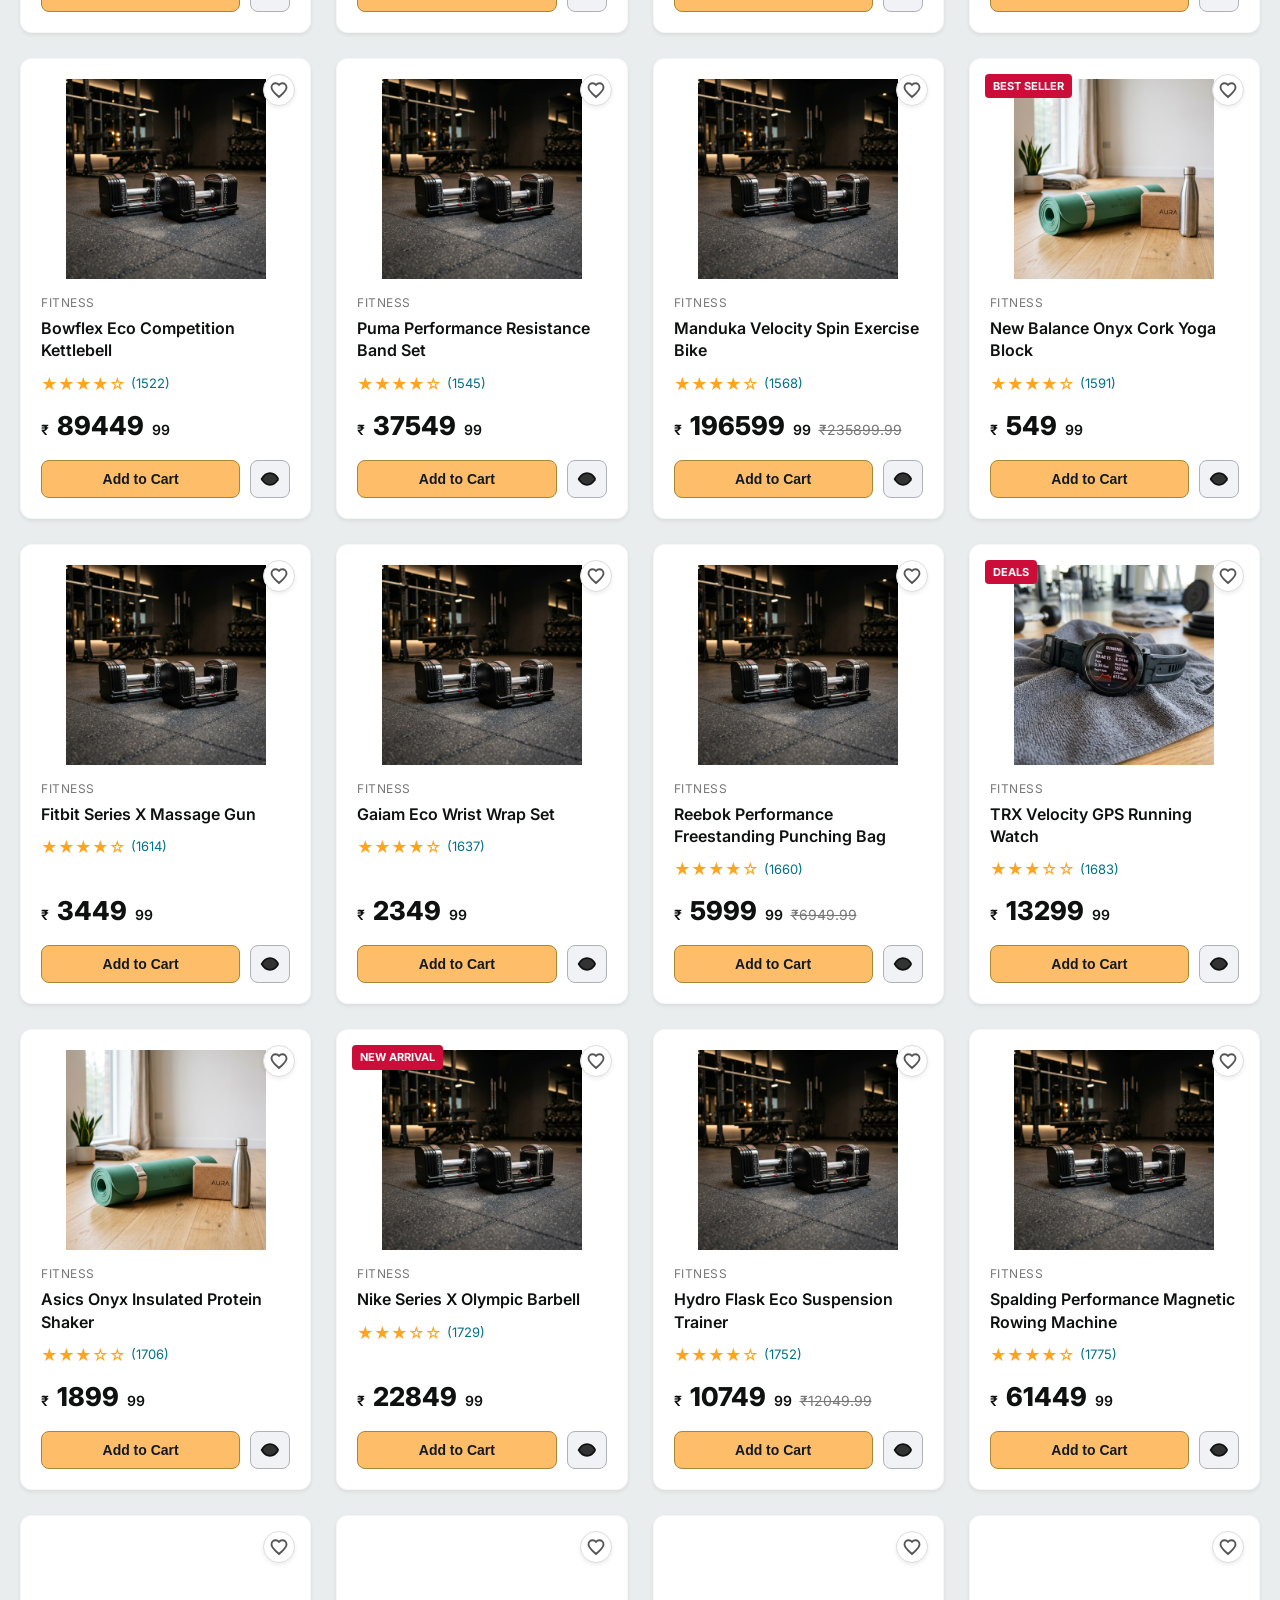
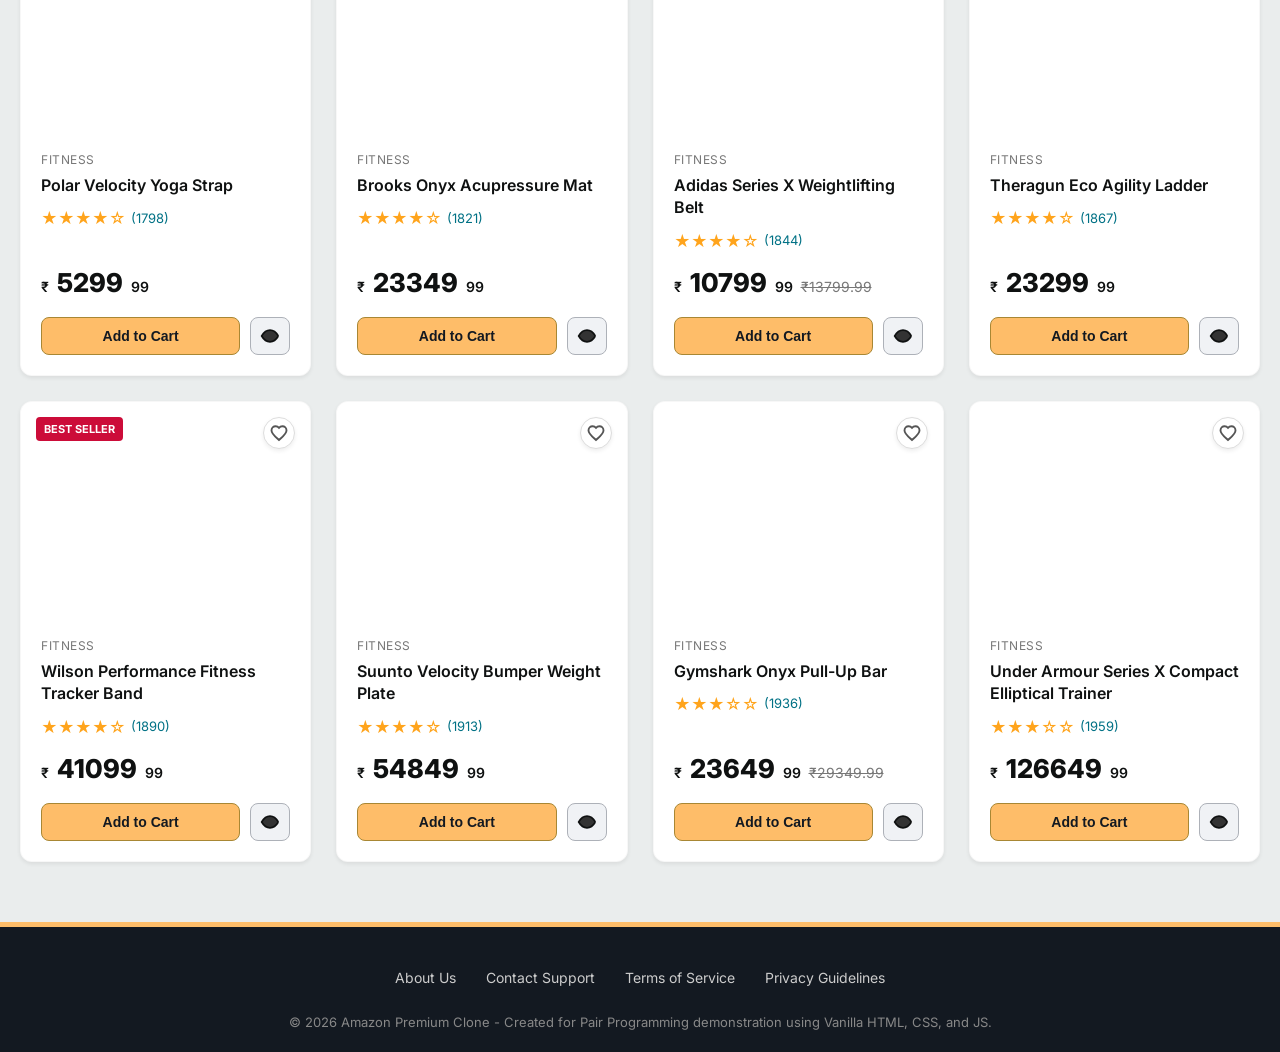
==== commit 786ae895: "Fix Dell Supreme Wi-Fi 7 Router and ASUS Professional Smart Display images and add all project files" ====
--- a/amazon.html
+++ b/amazon.html
@@ -1,41 +1,43 @@
 <!DOCTYPE html>
 <html lang="en">
+
 <head>
-  <meta charset="UTF-8">
-  <meta name="viewport" content="width=device-width, initial-scale=1.0">
-  <title>Amazon Premium - Shop Smart Deals</title>
-  <meta name="description" content="Discover premium electronics, home essentials, wellness fitness gear, and modern accessories on Amazon Premium. Fast simulated checkout and dynamic interactive features.">
-  <link rel="stylesheet" href="styles.css">
-  <link rel="preconnect" href="https://fonts.googleapis.com">
-  <link rel="preconnect" href="https://fonts.gstatic.com" crossorigin>
-  <link href="https://fonts.googleapis.com/css2?family=Inter:wght@300;400;500;600;700;800&display=swap" rel="stylesheet">
+    <meta charset="UTF-8">
+    <meta name="viewport" content="width=device-width, initial-scale=1.0">
+    <title>Amazon Premium - Shop Smart Deals</title>
+    <meta name="description" content="Discover premium electronics, home essentials, wellness fitness gear, and modern accessories on Amazon Premium. Fast simulated checkout and dynamic interactive features.">
+    <link rel="stylesheet" href="styles.css">
+    <link rel="preconnect" href="https://fonts.googleapis.com">
+    <link rel="preconnect" href="https://fonts.gstatic.com" crossorigin>
+    <link href="https://fonts.googleapis.com/css2?family=Inter:wght@300;400;500;600;700;800&display=swap" rel="stylesheet">
 </head>
+
 <body>
 
-  <!-- Top Sticky Navigation Header -->
-  <header>
-    <div class="nav-main">
-      <!-- Amazon Premium Logo -->
-      <a href="#" class="brand-logo" id="header-logo">
+    <!-- Top Sticky Navigation Header -->
+    <header>
+        <div class="nav-main">
+            <!-- Amazon Premium Logo -->
+            <a href="#" class="brand-logo" id="header-logo">
         amazon<span>premium</span>
       </a>
 
-      <!-- Delivery Location Selector (Interactive Mock) -->
-      <div class="nav-location" id="nav-delivery-target" onclick="openAddressModal()">
-        <!-- SVG Pin Icon -->
-        <svg width="20" height="20" viewBox="0 0 24 24" fill="none" stroke="#febd69" stroke-width="2">
+            <!-- Delivery Location Selector (Interactive Mock) -->
+            <div class="nav-location" id="nav-delivery-target" onclick="openAddressModal()">
+                <!-- SVG Pin Icon -->
+                <svg width="20" height="20" viewBox="0 0 24 24" fill="none" stroke="#febd69" stroke-width="2">
           <path d="M21 10c0 7-9 13-9 13s-9-6-9-13a9 9 0 0 1 18 0z"></path>
           <circle cx="12" cy="10" r="3"></circle>
         </svg>
-        <div class="nav-location-text" id="header-delivery-label">
-          Deliver to Customer
-          <strong>New Delhi 110001</strong>
-        </div>
-      </div>
-
-      <!-- Live Search / Category Filters Bar -->
-      <div class="nav-search">
-        <select class="search-select" id="search-dept-select">
+                <div class="nav-location-text" id="header-delivery-label">
+                    Deliver to Customer
+                    <strong>New Delhi 110001</strong>
+                </div>
+            </div>
+
+            <!-- Live Search / Category Filters Bar -->
+            <div class="nav-search">
+                <select class="search-select" id="search-dept-select">
           <option value="All">All Departments</option>
           <option value="Electronics">Electronics</option>
           <option value="Fitness">Fitness</option>
@@ -43,406 +45,408 @@
           <option value="Fashion">Fashion</option>
           <option value="Beauty">Beauty</option>
         </select>
-        <input type="text" class="search-input" placeholder="Search premium electronics, smart home, fitness gear..." id="search-input-field">
-        <button class="search-btn" id="search-submit-btn">
+                <input type="text" class="search-input" placeholder="Search premium electronics, smart home, fitness gear..." id="search-input-field">
+                <button class="search-btn" id="search-submit-btn">
           <svg viewBox="0 0 24 24">
             <path d="M15.5 14h-.79l-.28-.27A6.471 6.471 0 0 0 16 9.5 6.5 6.5 0 1 0 9.5 16c1.61 0 3.09-.59 4.23-1.57l.27.28v.79l5 4.99L20.49 19l-4.99-5zm-6 0C7.01 14 5 11.99 5 9.5S7.01 5 9.5 5 14 7.01 14 9.5 11.99 14 9.5 14z"/>
           </svg>
         </button>
-      </div>
-
-      <!-- Right Header Actions -->
-      <div class="nav-right-options">
-        <!-- Interactive Sign-In Button Trigger -->
-        <div class="nav-opt" id="header-account-trigger-text" onclick="openAccountModal()">
-          <span class="nav-opt-line-1">Hello, Sign in</span>
-          <span class="nav-opt-line-2">Account & Lists</span>
-        </div>
-
-        <div class="nav-opt" onclick="openTrackingModal()">
-          <span class="nav-opt-line-1">Returns</span>
-          <span class="nav-opt-line-2">& Orders</span>
-        </div>
-
-        <!-- Interactive Cart Trigger Badge -->
-        <div class="nav-cart" id="nav-cart-trigger" onclick="toggleCartDrawer(true)">
-          <svg viewBox="0 0 24 24">
+            </div>
+
+            <!-- Right Header Actions -->
+            <div class="nav-right-options">
+                <!-- Interactive Sign-In Button Trigger -->
+                <div class="nav-opt" id="header-account-trigger-text" onclick="openAccountModal()">
+                    <span class="nav-opt-line-1">Hello, Sign in</span>
+                    <span class="nav-opt-line-2">Account & Lists</span>
+                </div>
+
+                <div class="nav-opt" onclick="openTrackingModal()">
+                    <span class="nav-opt-line-1">Returns</span>
+                    <span class="nav-opt-line-2">& Orders</span>
+                </div>
+
+                <!-- Interactive Cart Trigger Badge -->
+                <div class="nav-cart" id="nav-cart-trigger" onclick="toggleCartDrawer(true)">
+                    <svg viewBox="0 0 24 24">
             <circle cx="9" cy="21" r="1"></circle>
             <circle cx="20" cy="21" r="1"></circle>
             <path d="M1 1h4l2.68 13.39a2 2 0 0 0 2 1.61h9.72a2 2 0 0 0 2-1.61L23 6H6"></path>
           </svg>
-          <span class="cart-count" id="cart-count-badge">0</span>
-          <span class="nav-opt-line-2" style="margin-top: 10px;">Cart</span>
-        </div>
-      </div>
-    </div>
-
-    <!-- Sub-navigation Category Departments -->
-    <div class="nav-sub">
-      <div class="nav-sub-item active" data-category="All">All Departments</div>
-      <div class="nav-sub-item" data-category="Electronics">Electronics</div>
-      <div class="nav-sub-item" data-category="Fitness">Fitness</div>
-      <div class="nav-sub-item" data-category="Home & Kitchen">Home & Kitchen</div>
-      <div class="nav-sub-item" data-category="Fashion">Fashion</div>
-      <div class="nav-sub-item" data-category="Beauty">Beauty</div>
-      <div class="nav-sub-item" onclick="showDashboard('deals')">Today's Deals</div>
-      <div class="nav-sub-item" onclick="showDashboard('registry')">Registry</div>
-      <div class="nav-sub-item" onclick="showDashboard('giftcards')">Gift Cards</div>
-    </div>
-  </header>
-
-  <!-- Auto-sliding Premium Hero Banner Carousel -->
-  <section class="hero-slider">
-    <!-- Slide 1 -->
-    <div class="slide active" style="background-image: linear-gradient(rgba(0,0,0,0.1), rgba(234,237,237,1)), url('https://images.unsplash.com/photo-1607082348824-0a96f2a4b9da?auto=format&fit=crop&w=1600&q=80');">
-      <div class="slide-content">
-        <h2>Unbelievable Sound. Absolute Silence.</h2>
-        <p>Grab the critically-acclaimed NovaSound wireless headphones during our Summer Premium Deals event.</p>
-        <a href="#products-feed" class="slide-btn">Shop Deal Now</a>
-      </div>
-    </div>
-    <!-- Slide 2 -->
-    <div class="slide" style="background-image: linear-gradient(rgba(0,0,0,0.1), rgba(234,237,237,1)), url('https://images.unsplash.com/photo-1483985988355-763728e1935b?auto=format&fit=crop&w=1600&q=80');">
-      <div class="slide-content">
-        <h2>Modern Living Redefined</h2>
-        <p>Elevate your everyday spaces with smart barista makers, lumbar ergonomic office units, and hands-free LiDAR robot sweepers.</p>
-        <a href="#products-feed" class="slide-btn">Explore Home Essentials</a>
-      </div>
-    </div>
-  </section>
-
-  <!-- Main Feed Area -->
-  <main>
-    <!-- Featured Promotion Cards Tiles -->
-    <div class="category-promo-grid">
-      <div class="promo-card">
-        <h3>Smart Electronics</h3>
-        <div class="promo-image-container">
-          <div style="background: url('https://images.unsplash.com/photo-1527443224154-c4a3942d3acf?auto=format&fit=crop&w=400&q=80');"></div>
-        </div>
-        <a href="#products-feed" class="promo-link" onclick="document.querySelector('[data-category=Electronics]').click()">See more premium audio & optics</a>
-      </div>
-
-      <div class="promo-card">
-        <h3>Fashion Collections</h3>
-        <div class="promo-image-container">
-          <div style="background: url('https://images.unsplash.com/photo-1525507119028-ed4c629a60a3?auto=format&fit=crop&w=400&q=80');"></div>
-        </div>
-        <a href="#products-feed" class="promo-link" onclick="document.querySelector('[data-category=Fashion]').click()">Browse jackets, footwear & outfits</a>
-      </div>
-
-      <div class="promo-card">
-        <h3>Aura Beauty Gear</h3>
-        <div class="promo-image-container">
-          <div style="background: url('https://images.unsplash.com/photo-1596462502278-27bfdc403348?auto=format&fit=crop&w=400&q=80');"></div>
-        </div>
-        <a href="#products-feed" class="promo-link" onclick="document.querySelector('[data-category=Beauty]').click()">Explore skin and cosmetics</a>
-      </div>
-    </div>
-
-    <!-- Active Products Feed Grid Title -->
-    <div class="products-section-title" id="products-feed-title-row">
-      <span id="results-count">Showing 1000 premium deals</span>
-      <span style="font-size: 14px; font-weight: normal; color: #555;">Sort by: <strong>Featured</strong></span>
-    </div>
-
-    <div class="products-feed-grid" id="products-feed">
-      <!-- Dynamic Products injected by app.js -->
-    </div>
-
-    <!-- ================= DYNAMIC DASHBOARD PANELS ================= -->
-
-    <!-- PANEL 1: TODAY'S DEALS -->
-    <div class="dashboard-view-panel" id="dashboard-deals">
-      <h2 style="margin-bottom: 10px; color: var(--amazon-dark); font-size: 26px;">Today's Lightning Deals</h2>
-      <p style="color: #666; margin-bottom: 20px;">Limited-time offers on premium items. Grab yours before they are fully claimed!</p>
-      
-      <div class="deals-timer-row">
-        <span>⚡ LIGHTNING OFFERS ACTIVE</span>
-        <span style="font-size: 18px;">Deals Expire In: <strong id="deals-time-string" style="color: #cc0c39;">04h : 30m : 00s</strong></span>
-      </div>
-
-      <div class="deals-grid" id="deals-items-grid">
-        <!-- Injected dynamically in app.js -->
-      </div>
-    </div>
-
-    <!-- PANEL 2: REGISTRY -->
-    <div class="dashboard-view-panel" id="dashboard-registry">
-      <h2 style="margin-bottom: 10px; color: var(--amazon-dark); font-size: 26px;">Premium Registry Finder</h2>
-      <p style="color: #666; margin-bottom: 25px;">Create a collection of products for your life's milestone celebrations or browse active registries.</p>
-      
-      <div class="giftcard-layout" style="grid-template-columns: 1.2fr 1fr;">
-        <!-- Find / Create Form -->
-        <div style="border: 1px solid #ddd; border-radius: 8px; padding: 25px; background-color: #fafafa;">
-          <h3 style="margin-bottom: 15px; color: var(--amazon-dark);">Create Your Registry</h3>
-          <form id="registry-form-tag" onsubmit="createNewRegistry(event)">
-            <div class="form-group">
-              <label for="registry-creator-name">Registrant Name</label>
-              <input type="text" id="registry-creator-name" class="form-control" placeholder="E.g., Sarah & John" required>
-            </div>
-            <div class="form-group">
-              <label for="registry-creator-type">Celebration Type</label>
-              <select id="registry-creator-type" class="form-control" style="background-color: white;">
+                    <span class="cart-count" id="cart-count-badge">0</span>
+                    <span class="nav-opt-line-2" style="margin-top: 10px;">Cart</span>
+                </div>
+            </div>
+        </div>
+
+        <!-- Sub-navigation Category Departments -->
+        <div class="nav-sub">
+            <div class="nav-sub-item active" data-category="All">All Departments</div>
+            <div class="nav-sub-item" data-category="Electronics">Electronics</div>
+            <div class="nav-sub-item" data-category="Fitness">Fitness</div>
+            <div class="nav-sub-item" data-category="Home & Kitchen">Home & Kitchen</div>
+            <div class="nav-sub-item" data-category="Fashion">Fashion</div>
+            <div class="nav-sub-item" data-category="Beauty">Beauty</div>
+            <div class="nav-sub-item" onclick="showDashboard('deals')">Today's Deals</div>
+            <div class="nav-sub-item" onclick="showDashboard('registry')">Registry</div>
+            <div class="nav-sub-item" onclick="showDashboard('giftcards')">Gift Cards</div>
+        </div>
+    </header>
+
+    <!-- Auto-sliding Premium Hero Banner Carousel -->
+    <section class="hero-slider">
+        <!-- Slide 1 -->
+        <div class="slide active" style="background-image: linear-gradient(rgba(0,0,0,0.1), rgba(234,237,237,1)), url('https://images.unsplash.com/photo-1607082348824-0a96f2a4b9da?auto=format&fit=crop&w=1600&q=80');">
+            <div class="slide-content">
+                <h2>Unbelievable Sound. Absolute Silence.</h2>
+                <p>Grab the critically-acclaimed NovaSound wireless headphones during our Summer Premium Deals event.</p>
+                <a href="#products-feed" class="slide-btn">Shop Deal Now</a>
+            </div>
+        </div>
+        <!-- Slide 2 -->
+        <div class="slide" style="background-image: linear-gradient(rgba(0,0,0,0.1), rgba(234,237,237,1)), url('https://images.unsplash.com/photo-1483985988355-763728e1935b?auto=format&fit=crop&w=1600&q=80');">
+            <div class="slide-content">
+                <h2>Modern Living Redefined</h2>
+                <p>Elevate your everyday spaces with smart barista makers, lumbar ergonomic office units, and hands-free LiDAR robot sweepers.</p>
+                <a href="#products-feed" class="slide-btn">Explore Home Essentials</a>
+            </div>
+        </div>
+    </section>
+
+    <!-- Main Feed Area -->
+    <main>
+        <!-- Featured Promotion Cards Tiles -->
+        <div class="category-promo-grid">
+            <div class="promo-card">
+                <h3>Smart Electronics</h3>
+                <div class="promo-image-container">
+                    <div style="background: url('https://images.unsplash.com/photo-1593642632559-0c6d3fc62b89?auto=format&fit=crop&w=400&q=80');"></div>
+                </div>
+                <a href="#products-feed" class="promo-link" onclick="document.querySelector('[data-category=Electronics]').click()">See more premium audio & optics</a>
+            </div>
+
+            <div class="promo-card">
+                <h3>Fashion Collections</h3>
+                <div class="promo-image-container">
+                    <div style="background: url('https://images.unsplash.com/photo-1558171813-4c088753af8f?auto=format&fit=crop&w=400&q=80');"></div>
+                </div>
+                <a href="#products-feed" class="promo-link" onclick="document.querySelector('[data-category=Fashion]').click()">Browse jackets, footwear & outfits</a>
+            </div>
+
+            <div class="promo-card">
+                <h3>Aura Beauty Gear</h3>
+                <div class="promo-image-container">
+                    <div style="background: url('https://images.unsplash.com/photo-1570172619644-dfd03ed5d881?auto=format&fit=crop&w=400&q=80');"></div>
+                </div>
+                <a href="#products-feed" class="promo-link" onclick="document.querySelector('[data-category=Beauty]').click()">Explore skin and cosmetics</a>
+            </div>
+        </div>
+
+        <!-- Active Products Feed Grid Title -->
+        <div class="products-section-title" id="products-feed-title-row">
+            <span id="results-count">Loading curated premium deals...</span>
+            <span style="font-size: 14px; font-weight: normal; color: #555;">Sort by: <strong>Featured</strong></span>
+        </div>
+
+        <div class="products-feed-grid" id="products-feed">
+            <!-- Dynamic Products injected by app.js -->
+        </div>
+
+        <!-- ================= DYNAMIC DASHBOARD PANELS ================= -->
+
+        <!-- PANEL 1: TODAY'S DEALS -->
+        <div class="dashboard-view-panel" id="dashboard-deals">
+            <h2 style="margin-bottom: 10px; color: var(--amazon-dark); font-size: 26px;">Today's Lightning Deals</h2>
+            <p style="color: #666; margin-bottom: 20px;">Limited-time offers on premium items. Grab yours before they are fully claimed!</p>
+
+            <div class="deals-timer-row">
+                <span>⚡ LIGHTNING OFFERS ACTIVE</span>
+                <span style="font-size: 18px;">Deals Expire In: <strong id="deals-time-string" style="color: #cc0c39;">04h : 30m : 00s</strong></span>
+            </div>
+
+            <div class="deals-grid" id="deals-items-grid">
+                <!-- Injected dynamically in app.js -->
+            </div>
+        </div>
+
+        <!-- PANEL 2: REGISTRY -->
+        <div class="dashboard-view-panel" id="dashboard-registry">
+            <h2 style="margin-bottom: 10px; color: var(--amazon-dark); font-size: 26px;">Premium Registry Finder</h2>
+            <p style="color: #666; margin-bottom: 25px;">Create a collection of products for your life's milestone celebrations or browse active registries.</p>
+
+            <div class="giftcard-layout" style="grid-template-columns: 1.2fr 1fr;">
+                <!-- Find / Create Form -->
+                <div style="border: 1px solid #ddd; border-radius: 8px; padding: 25px; background-color: #fafafa;">
+                    <h3 style="margin-bottom: 15px; color: var(--amazon-dark);">Create Your Registry</h3>
+                    <form id="registry-form-tag" onsubmit="createNewRegistry(event)">
+                        <div class="form-group">
+                            <label for="registry-creator-name">Registrant Name</label>
+                            <input type="text" id="registry-creator-name" class="form-control" placeholder="E.g., Sarah & John" required>
+                        </div>
+                        <div class="form-group">
+                            <label for="registry-creator-type">Celebration Type</label>
+                            <select id="registry-creator-type" class="form-control" style="background-color: white;">
                 <option value="Wedding">Wedding Celebration</option>
                 <option value="Baby Shower">Baby Shower / Infant arrival</option>
                 <option value="Housewarming">New Housewarming List</option>
                 <option value="Birthday">Special Birthday Registry</option>
               </select>
-            </div>
-            <div class="form-group">
-              <label for="registry-creator-date">Event Date</label>
-              <input type="date" id="registry-creator-date" class="form-control" required>
-            </div>
-            <button type="submit" class="btn-primary" style="width: 100%; padding: 12px; margin-top: 10px;">Register List Securely</button>
-          </form>
-        </div>
-
-        <!-- Registry Feed -->
-        <div>
-          <h3 style="margin-bottom: 15px; color: var(--amazon-dark);">Active Community Registries</h3>
-          <div id="active-registries-feed">
-            <!-- Injected dynamically in app.js -->
-          </div>
-        </div>
-      </div>
-    </div>
-
-    <!-- PANEL 3: GIFT CARDS -->
-    <div class="dashboard-view-panel" id="dashboard-giftcards">
-      <h2 style="margin-bottom: 10px; color: var(--amazon-dark); font-size: 26px;">Amazon Premium Gift Cards Wallet</h2>
-      <p style="color: #666; margin-bottom: 35px;">Check balance, claim card codes, or purchase digital designs instantly.</p>
-      
-      <div class="giftcard-layout">
-        <!-- Interactive Claim Box -->
-        <div>
-          <div class="giftcard-promo-card">
-            <h3>amazon premium</h3>
-            <div>
-              <span style="font-size: 13px; opacity: 0.8; display: block;">Premium Member Wallet Balance</span>
-              <strong style="font-size: 32px;" id="giftcard-wallet-bal">$0.00</strong>
-            </div>
-          </div>
-          
-          <div style="border: 1px solid #ddd; border-radius: 8px; padding: 25px; margin-top: 25px; background: #fafafa;">
-            <h4 style="margin-bottom: 10px;">Claim a Gift Card Code</h4>
-            <p style="font-size: 13px; color: #666; margin-bottom: 15px;">Try typing simulated codes like <strong>AMZ-GIFT-50</strong> (claims $50) or <strong>AMZ-GIFT-100</strong> (claims $100) to credit your wallet!</p>
-            <div class="form-group">
-              <input type="text" id="giftcard-code-input" class="form-control" placeholder="E.g., AMZ-GIFT-100" style="text-transform: uppercase;">
-            </div>
-            <button class="btn-primary" style="width: 100%; padding: 12px;" onclick="claimGiftCardCode()">Redeem Balance</button>
-          </div>
-        </div>
-
-        <!-- Design Catalog -->
-        <div>
-          <h3 style="margin-bottom: 15px; color: var(--amazon-dark);">Select Gift Card Designs</h3>
-          <div style="display: grid; grid-template-columns: 1fr 1fr; gap: 15px;">
-            <div style="border: 1px solid #ddd; border-radius: 8px; padding: 15px; cursor: pointer; text-align: center;" onclick="alert('Design Selected: Premium Gold Card')">
-              <div style="height: 100px; background: linear-gradient(135deg, #bf953f, #fcf6ba, #b38728, #fbf5b7); border-radius: 6px; margin-bottom: 10px; display: flex; align-items: center; justify-content: center; font-weight: 800; color: #5c4308;">GOLD</div>
-              <span>Premium Gold</span>
-            </div>
-            <div style="border: 1px solid #ddd; border-radius: 8px; padding: 15px; cursor: pointer; text-align: center;" onclick="alert('Design Selected: Cobalt Blue Card')">
-              <div style="height: 100px; background: linear-gradient(135deg, #1e3c72, #2a5298); border-radius: 6px; margin-bottom: 10px; display: flex; align-items: center; justify-content: center; font-weight: 800; color: white;">COBALT</div>
-              <span>Cobalt Blue</span>
-            </div>
-          </div>
-        </div>
-      </div>
-    </div>
-
-    <!-- PANEL 4: WISHLIST -->
-    <div class="dashboard-view-panel" id="dashboard-wishlist">
-      <h2 style="margin-bottom: 10px; color: var(--amazon-dark); font-size: 26px;">Your Shopping Wishlist</h2>
-      <p style="color: #666; margin-bottom: 25px;">Your saved deals are kept safe here. Drag them directly into your shopping cart whenever you are ready.</p>
-      
-      <div class="wishlist-panel-grid" id="wishlist-items-grid">
-        <!-- Injected dynamically in app.js -->
-      </div>
-    </div>
-
-  </main>
-
-  <!-- Interactive Slide-out Shopping Cart Drawer -->
-  <div class="cart-drawer-overlay" id="cart-drawer-overlay" onclick="toggleCartDrawer(false)">
-    <div class="cart-drawer" onclick="event.stopPropagation()">
-      <div class="cart-header">
-        <h3>Shopping Cart</h3>
-        <button class="close-drawer-btn" onclick="toggleCartDrawer(false)">&times;</button>
-      </div>
-      <div class="cart-items-list" id="cart-items-list">
-        <!-- Injected dynamically -->
-      </div>
-      <div class="cart-footer">
-        <div class="cart-total-row">
-          <span>Subtotal:</span>
-          <span id="cart-subtotal">$0.00</span>
-        </div>
-        <button class="cart-checkout-btn" onclick="openCheckout()">Proceed to Checkout</button>
-      </div>
-    </div>
-  </div>
-
-  <!-- Immersive Product Details Modal (Tabbed) -->
-  <div class="modal-overlay" id="quickview-modal-overlay" onclick="closeModal('quickview-modal-overlay')">
-    <div class="modal-content" onclick="event.stopPropagation()">
-      <button class="close-modal-btn" onclick="closeModal('quickview-modal-overlay')">&times;</button>
-      <div id="quickview-modal-body">
-        <!-- Injected dynamically -->
-      </div>
-    </div>
-  </div>
-
-  <!-- Sign-In / Account Center Modal -->
-  <div class="modal-overlay" id="account-modal-overlay" onclick="closeModal('account-modal-overlay')">
-    <div class="modal-content" style="max-width: 500px;" onclick="event.stopPropagation()">
-      <button class="close-modal-btn" onclick="closeModal('account-modal-overlay')">&times;</button>
-      <div class="checkout-layout" style="padding: 30px;" id="account-modal-body-panel">
-        <!-- Injected dynamically in app.js -->
-      </div>
-    </div>
-  </div>
-
-  <!-- Address Selection Modal -->
-  <div class="modal-overlay" id="address-modal-overlay" onclick="closeModal('address-modal-overlay')">
-    <div class="modal-content" style="max-width: 500px;" onclick="event.stopPropagation()">
-      <button class="close-modal-btn" onclick="closeModal('address-modal-overlay')">&times;</button>
-      <div class="checkout-layout" style="padding: 30px;">
-        <h3 style="margin-bottom: 20px; color: var(--amazon-dark);">Choose Your Shipping Address</h3>
-        
-        <div class="form-group">
-          <label for="addr-name">Full Name</label>
-          <input type="text" id="addr-name" class="form-control" placeholder="Recipient full name">
-        </div>
-        
-        <div class="form-group">
-          <label for="addr-street">Street Address</label>
-          <input type="text" id="addr-street" class="form-control" placeholder="Flat, House no., Building, Company, Street">
-        </div>
-        
-        <div style="display: grid; grid-template-columns: 1.2fr 1fr; gap: 15px;">
-          <div class="form-group">
-            <label for="addr-city">City</label>
-            <input type="text" id="addr-city" class="form-control" placeholder="City">
-          </div>
-          <div class="form-group">
-            <label for="addr-zip">Pincode / ZIP</label>
-            <input type="text" id="addr-zip" class="form-control" placeholder="6-digit ZIP">
-          </div>
-        </div>
-        
-        <div class="form-group">
-          <label for="addr-country">Country/Region</label>
-          <select id="addr-country" class="form-control" style="background-color: white;">
+                        </div>
+                        <div class="form-group">
+                            <label for="registry-creator-date">Event Date</label>
+                            <input type="date" id="registry-creator-date" class="form-control" required>
+                        </div>
+                        <button type="submit" class="btn-primary" style="width: 100%; padding: 12px; margin-top: 10px;">Register List Securely</button>
+                    </form>
+                </div>
+
+                <!-- Registry Feed -->
+                <div>
+                    <h3 style="margin-bottom: 15px; color: var(--amazon-dark);">Active Community Registries</h3>
+                    <div id="active-registries-feed">
+                        <!-- Injected dynamically in app.js -->
+                    </div>
+                </div>
+            </div>
+        </div>
+
+        <!-- PANEL 3: GIFT CARDS -->
+        <div class="dashboard-view-panel" id="dashboard-giftcards">
+            <h2 style="margin-bottom: 10px; color: var(--amazon-dark); font-size: 26px;">Amazon Premium Gift Cards Wallet</h2>
+            <p style="color: #666; margin-bottom: 35px;">Check balance, claim card codes, or purchase digital designs instantly.</p>
+
+            <div class="giftcard-layout">
+                <!-- Interactive Claim Box -->
+                <div>
+                    <div class="giftcard-promo-card">
+                        <h3>amazon premium</h3>
+                        <div>
+                            <span style="font-size: 13px; opacity: 0.8; display: block;">Premium Member Wallet Balance</span>
+                            <strong style="font-size: 32px;" id="giftcard-wallet-bal">₹0.00</strong>
+                        </div>
+                    </div>
+
+                    <div style="border: 1px solid #ddd; border-radius: 8px; padding: 25px; margin-top: 25px; background: #fafafa;">
+                        <h4 style="margin-bottom: 10px;">Claim a Gift Card Code</h4>
+                        <p style="font-size: 13px; color: #666; margin-bottom: 15px;">Try typing simulated codes like <strong>AMZ-GIFT-5000</strong> (claims ₹5000) or <strong>AMZ-GIFT-10000</strong> (claims ₹10000) to credit your wallet!</p>
+                        <div class="form-group">
+                            <input type="text" id="giftcard-code-input" class="form-control" placeholder="E.g., AMZ-GIFT-10000" style="text-transform: uppercase;">
+                        </div>
+                        <button class="btn-primary" style="width: 100%; padding: 12px;" onclick="claimGiftCardCode()">Redeem Balance</button>
+                    </div>
+                </div>
+
+                <!-- Design Catalog -->
+                <div>
+                    <h3 style="margin-bottom: 15px; color: var(--amazon-dark);">Select Gift Card Designs</h3>
+                    <div style="display: grid; grid-template-columns: 1fr 1fr; gap: 15px;">
+                        <div style="border: 1px solid #ddd; border-radius: 8px; padding: 15px; cursor: pointer; text-align: center;" onclick="alert('Design Selected: Premium Gold Card')">
+                            <div style="height: 100px; background: linear-gradient(135deg, #bf953f, #fcf6ba, #b38728, #fbf5b7); border-radius: 6px; margin-bottom: 10px; display: flex; align-items: center; justify-content: center; font-weight: 800; color: #5c4308;">GOLD</div>
+                            <span>Premium Gold</span>
+                        </div>
+                        <div style="border: 1px solid #ddd; border-radius: 8px; padding: 15px; cursor: pointer; text-align: center;" onclick="alert('Design Selected: Cobalt Blue Card')">
+                            <div style="height: 100px; background: linear-gradient(135deg, #1e3c72, #2a5298); border-radius: 6px; margin-bottom: 10px; display: flex; align-items: center; justify-content: center; font-weight: 800; color: white;">COBALT</div>
+                            <span>Cobalt Blue</span>
+                        </div>
+                    </div>
+                </div>
+            </div>
+        </div>
+
+        <!-- PANEL 4: WISHLIST -->
+        <div class="dashboard-view-panel" id="dashboard-wishlist">
+            <h2 style="margin-bottom: 10px; color: var(--amazon-dark); font-size: 26px;">Your Shopping Wishlist</h2>
+            <p style="color: #666; margin-bottom: 25px;">Your saved deals are kept safe here. Drag them directly into your shopping cart whenever you are ready.</p>
+
+            <div class="wishlist-panel-grid" id="wishlist-items-grid">
+                <!-- Injected dynamically in app.js -->
+            </div>
+        </div>
+
+    </main>
+
+    <!-- Interactive Slide-out Shopping Cart Drawer -->
+    <div class="cart-drawer-overlay" id="cart-drawer-overlay" onclick="toggleCartDrawer(false)">
+        <div class="cart-drawer" onclick="event.stopPropagation()">
+            <div class="cart-header">
+                <h3>Shopping Cart</h3>
+                <button class="close-drawer-btn" onclick="toggleCartDrawer(false)">&times;</button>
+            </div>
+            <div class="cart-items-list" id="cart-items-list">
+                <!-- Injected dynamically -->
+            </div>
+            <div class="cart-footer">
+                <div class="cart-total-row">
+                    <span>Subtotal:</span>
+                    <span id="cart-subtotal">₹0.00</span>
+                </div>
+                <button class="cart-checkout-btn" onclick="openCheckout()">Proceed to Checkout</button>
+            </div>
+        </div>
+    </div>
+
+    <!-- Immersive Product Details Modal (Tabbed) -->
+    <div class="modal-overlay" id="quickview-modal-overlay" onclick="closeModal('quickview-modal-overlay')">
+        <div class="modal-content" onclick="event.stopPropagation()">
+            <button class="close-modal-btn" onclick="closeModal('quickview-modal-overlay')">&times;</button>
+            <div id="quickview-modal-body">
+                <!-- Injected dynamically -->
+            </div>
+        </div>
+    </div>
+
+    <!-- Sign-In / Account Center Modal -->
+    <div class="modal-overlay" id="account-modal-overlay" onclick="closeModal('account-modal-overlay')">
+        <div class="modal-content" style="max-width: 500px;" onclick="event.stopPropagation()">
+            <button class="close-modal-btn" onclick="closeModal('account-modal-overlay')">&times;</button>
+            <div class="checkout-layout" style="padding: 30px;" id="account-modal-body-panel">
+                <!-- Injected dynamically in app.js -->
+            </div>
+        </div>
+    </div>
+
+    <!-- Address Selection Modal -->
+    <div class="modal-overlay" id="address-modal-overlay" onclick="closeModal('address-modal-overlay')">
+        <div class="modal-content" style="max-width: 500px;" onclick="event.stopPropagation()">
+            <button class="close-modal-btn" onclick="closeModal('address-modal-overlay')">&times;</button>
+            <div class="checkout-layout" style="padding: 30px;">
+                <h3 style="margin-bottom: 20px; color: var(--amazon-dark);">Choose Your Shipping Address</h3>
+
+                <div class="form-group">
+                    <label for="addr-name">Full Name</label>
+                    <input type="text" id="addr-name" class="form-control" placeholder="Recipient full name">
+                </div>
+
+                <div class="form-group">
+                    <label for="addr-street">Street Address</label>
+                    <input type="text" id="addr-street" class="form-control" placeholder="Flat, House no., Building, Company, Street">
+                </div>
+
+                <div style="display: grid; grid-template-columns: 1.2fr 1fr; gap: 15px;">
+                    <div class="form-group">
+                        <label for="addr-city">City</label>
+                        <input type="text" id="addr-city" class="form-control" placeholder="City">
+                    </div>
+                    <div class="form-group">
+                        <label for="addr-zip">Pincode / ZIP</label>
+                        <input type="text" id="addr-zip" class="form-control" placeholder="6-digit ZIP">
+                    </div>
+                </div>
+
+                <div class="form-group">
+                    <label for="addr-country">Country/Region</label>
+                    <select id="addr-country" class="form-control" style="background-color: white;">
             <option value="India">India</option>
             <option value="United States">United States</option>
             <option value="United Kingdom">United Kingdom</option>
             <option value="Canada">Canada</option>
             <option value="Australia">Australia</option>
           </select>
-        </div>
-        
-        <button class="btn-primary" style="width: 100%; padding: 12px; margin-top: 15px;" onclick="saveAddress()">Apply & Update Address</button>
-      </div>
-    </div>
-  </div>
-
-  <!-- Shipment Tracking Modal -->
-  <div class="modal-overlay" id="tracking-modal-overlay" onclick="closeModal('tracking-modal-overlay')">
-    <div class="modal-content" style="max-width: 650px;" onclick="event.stopPropagation()">
-      <button class="close-modal-btn" onclick="closeModal('tracking-modal-overlay')">&times;</button>
-      <div class="checkout-layout" style="padding: 30px;">
-        <h3 style="margin-bottom: 25px; color: var(--amazon-dark); font-size: 22px;">Simulated Shipment Tracking</h3>
-        
-        <div id="tracking-orders-list">
-          <!-- Injected dynamically in app.js -->
-        </div>
-      </div>
-    </div>
-  </div>
-
-  <!-- Interactive Multi-Step Checkout Modal -->
-  <div class="modal-overlay" id="checkout-modal-overlay" onclick="closeModal('checkout-modal-overlay')">
-    <div class="modal-content" style="max-width: 600px;" onclick="event.stopPropagation()">
-      <button class="close-modal-btn" onclick="closeModal('checkout-modal-overlay')">&times;</button>
-      <div class="checkout-layout">
-        <!-- Step indicators bar -->
-        <div class="checkout-steps-nav">
-          <div class="step-indicator active"><span>1</span>Shipping</div>
-          <div class="step-indicator"><span>2</span>Payment</div>
-          <div class="step-indicator"><span>3</span>Completed</div>
-        </div>
-
-        <!-- Step 1: Shipping Address -->
-        <div class="checkout-pane active" id="checkout-step-1">
-          <h3>Shipping Destination</h3>
-          <div class="form-group">
-            <label for="shipping-name">Full Name</label>
-            <input type="text" id="shipping-name" class="form-control" placeholder="Enter recipient's full name" value="John Doe">
-          </div>
-          <div class="form-group">
-            <label for="shipping-address">Delivery Address</label>
-            <input type="text" id="shipping-address" class="form-control" placeholder="Street Address, City, Pincode" value="742 Evergreen Terrace, New Delhi, 110001">
-          </div>
-          <div class="form-group">
-            <label for="shipping-phone">Phone Number</label>
-            <input type="text" id="shipping-phone" class="form-control" placeholder="Mobile contact number" value="+91 98765 43210">
-          </div>
-        </div>
-
-        <!-- Step 2: Payment Gateway -->
-        <div class="checkout-pane" id="checkout-step-2">
-          <h3>Payment Information</h3>
-          <div class="form-group">
-            <label for="card-name">Name on Card</label>
-            <input type="text" id="card-name" class="form-control" placeholder="Name exact to card" value="John Doe">
-          </div>
-          <div class="form-group">
-            <label for="card-number">Card Number</label>
-            <input type="text" id="card-number" class="form-control" placeholder="1111-2222-3333-4444" value="4111222233334444">
-          </div>
-          <div style="display: grid; grid-template-columns: 1fr 1fr; gap: 15px;">
-            <div class="form-group">
-              <label for="card-expiry">Expiry Date</label>
-              <input type="text" id="card-expiry" class="form-control" placeholder="MM/YY" value="12/28">
-            </div>
-            <div class="form-group">
-              <label for="card-cvv">CVV</label>
-              <input type="password" id="card-cvv" class="form-control" placeholder="123" value="999">
-            </div>
-          </div>
-        </div>
-
-        <!-- Step 3: Success Screen -->
-        <div class="checkout-pane" id="checkout-step-3">
-          <div class="order-success-screen">
-            <div class="success-icon-wrap">✔</div>
-            <h2>Order Placed Successfully!</h2>
-            <p>Your premium transaction was approved. A confirmation receipt has been sent to your registered email account.</p>
-            <p style="font-size: 14px; color: #777;">Estimated Simulated Delivery: <strong>1-2 business days</strong></p>
-          </div>
-        </div>
-
-        <!-- Checkout Buttons -->
-        <div class="checkout-nav-buttons">
-          <button class="btn-secondary" style="padding: 10px 20px; font-weight: 700;" id="checkout-prev-btn" onclick="checkoutPrev()">Back</button>
-          <button class="btn-primary" style="padding: 10px 25px;" id="checkout-next-btn" onclick="checkoutNext()">Continue to Payment</button>
-        </div>
-      </div>
-    </div>
-  </div>
-
-  <!-- Premium Dark Footer -->
-  <footer>
-    <div class="footer-links">
-      <a href="#" onclick="alert('Welcome to Amazon Premium - a simulated project!')">About Us</a>
-      <a href="#" onclick="alert('Support system online: How can we assist you today?')">Contact Support</a>
-      <a href="#" onclick="alert('Simulation Terms of Service Active')">Terms of Service</a>
-      <a href="#" onclick="alert('Privacy Policy Verified')">Privacy Guidelines</a>
-    </div>
-    <p class="footer-copyright">© 2026 Amazon Premium Clone - Created for Pair Programming demonstration using Vanilla HTML, CSS, and JS.</p>
-  </footer>
-
-  <script src="app.js"></script>
+                </div>
+
+                <button class="btn-primary" style="width: 100%; padding: 12px; margin-top: 15px;" onclick="saveAddress()">Apply & Update Address</button>
+            </div>
+        </div>
+    </div>
+
+    <!-- Shipment Tracking Modal -->
+    <div class="modal-overlay" id="tracking-modal-overlay" onclick="closeModal('tracking-modal-overlay')">
+        <div class="modal-content" style="max-width: 650px;" onclick="event.stopPropagation()">
+            <button class="close-modal-btn" onclick="closeModal('tracking-modal-overlay')">&times;</button>
+            <div class="checkout-layout" style="padding: 30px;">
+                <h3 style="margin-bottom: 25px; color: var(--amazon-dark); font-size: 22px;">Simulated Shipment Tracking</h3>
+
+                <div id="tracking-orders-list">
+                    <!-- Injected dynamically in app.js -->
+                </div>
+            </div>
+        </div>
+    </div>
+
+    <!-- Interactive Multi-Step Checkout Modal -->
+    <div class="modal-overlay" id="checkout-modal-overlay" onclick="closeModal('checkout-modal-overlay')">
+        <div class="modal-content" style="max-width: 600px;" onclick="event.stopPropagation()">
+            <button class="close-modal-btn" onclick="closeModal('checkout-modal-overlay')">&times;</button>
+            <div class="checkout-layout">
+                <!-- Step indicators bar -->
+                <div class="checkout-steps-nav">
+                    <div class="step-indicator active"><span>1</span>Shipping</div>
+                    <div class="step-indicator"><span>2</span>Payment</div>
+                    <div class="step-indicator"><span>3</span>Completed</div>
+                </div>
+
+                <!-- Step 1: Shipping Address -->
+                <div class="checkout-pane active" id="checkout-step-1">
+                    <h3>Shipping Destination</h3>
+                    <div class="form-group">
+                        <label for="shipping-name">Full Name</label>
+                        <input type="text" id="shipping-name" class="form-control" placeholder="Enter recipient's full name" value="John Doe">
+                    </div>
+                    <div class="form-group">
+                        <label for="shipping-address">Delivery Address</label>
+                        <input type="text" id="shipping-address" class="form-control" placeholder="Street Address, City, Pincode" value="742 Evergreen Terrace, New Delhi, 110001">
+                    </div>
+                    <div class="form-group">
+                        <label for="shipping-phone">Phone Number</label>
+                        <input type="text" id="shipping-phone" class="form-control" placeholder="Mobile contact number" value="+91 98765 43210">
+                    </div>
+                </div>
+
+                <!-- Step 2: Payment Gateway -->
+                <div class="checkout-pane" id="checkout-step-2">
+                    <h3>Payment Information</h3>
+                    <div class="form-group">
+                        <label for="card-name">Name on Card</label>
+                        <input type="text" id="card-name" class="form-control" placeholder="Name exact to card" value="John Doe">
+                    </div>
+                    <div class="form-group">
+                        <label for="card-number">Card Number</label>
+                        <input type="text" id="card-number" class="form-control" placeholder="1111-2222-3333-4444" value="4111222233334444">
+                    </div>
+                    <div style="display: grid; grid-template-columns: 1fr 1fr; gap: 15px;">
+                        <div class="form-group">
+                            <label for="card-expiry">Expiry Date</label>
+                            <input type="text" id="card-expiry" class="form-control" placeholder="MM/YY" value="12/28">
+                        </div>
+                        <div class="form-group">
+                            <label for="card-cvv">CVV</label>
+                            <input type="password" id="card-cvv" class="form-control" placeholder="123" value="999">
+                        </div>
+                    </div>
+                </div>
+
+                <!-- Step 3: Success Screen -->
+                <div class="checkout-pane" id="checkout-step-3">
+                    <div class="order-success-screen">
+                        <div class="success-icon-wrap">✔</div>
+                        <h2>Order Placed Successfully!</h2>
+                        <p>Your premium transaction was approved. A confirmation receipt has been sent to your registered email account.</p>
+                        <p style="font-size: 14px; color: #777;">Estimated Simulated Delivery: <strong>1-2 business days</strong></p>
+                    </div>
+                </div>
+
+                <!-- Checkout Buttons -->
+                <div class="checkout-nav-buttons">
+                    <button class="btn-secondary" style="padding: 10px 20px; font-weight: 700;" id="checkout-prev-btn" onclick="checkoutPrev()">Back</button>
+                    <button class="btn-primary" style="padding: 10px 25px;" id="checkout-next-btn" onclick="checkoutNext()">Continue to Payment</button>
+                </div>
+            </div>
+        </div>
+    </div>
+
+    <!-- Premium Dark Footer -->
+    <footer>
+        <div class="footer-links">
+            <a href="#" onclick="alert('Welcome to Amazon Premium - a simulated project!')">About Us</a>
+            <a href="#" onclick="alert('Support system online: How can we assist you today?')">Contact Support</a>
+            <a href="#" onclick="alert('Simulation Terms of Service Active')">Terms of Service</a>
+            <a href="#" onclick="alert('Privacy Policy Verified')">Privacy Guidelines</a>
+        </div>
+        <p class="footer-copyright">© 2026 Amazon Premium Clone - Created for Pair Programming demonstration using Vanilla HTML, CSS, and JS.</p>
+    </footer>
+
+    <script src="image.js"></script>
+    <script src="app.js?v=10"></script>
 </body>
-</html>
+
+</html>
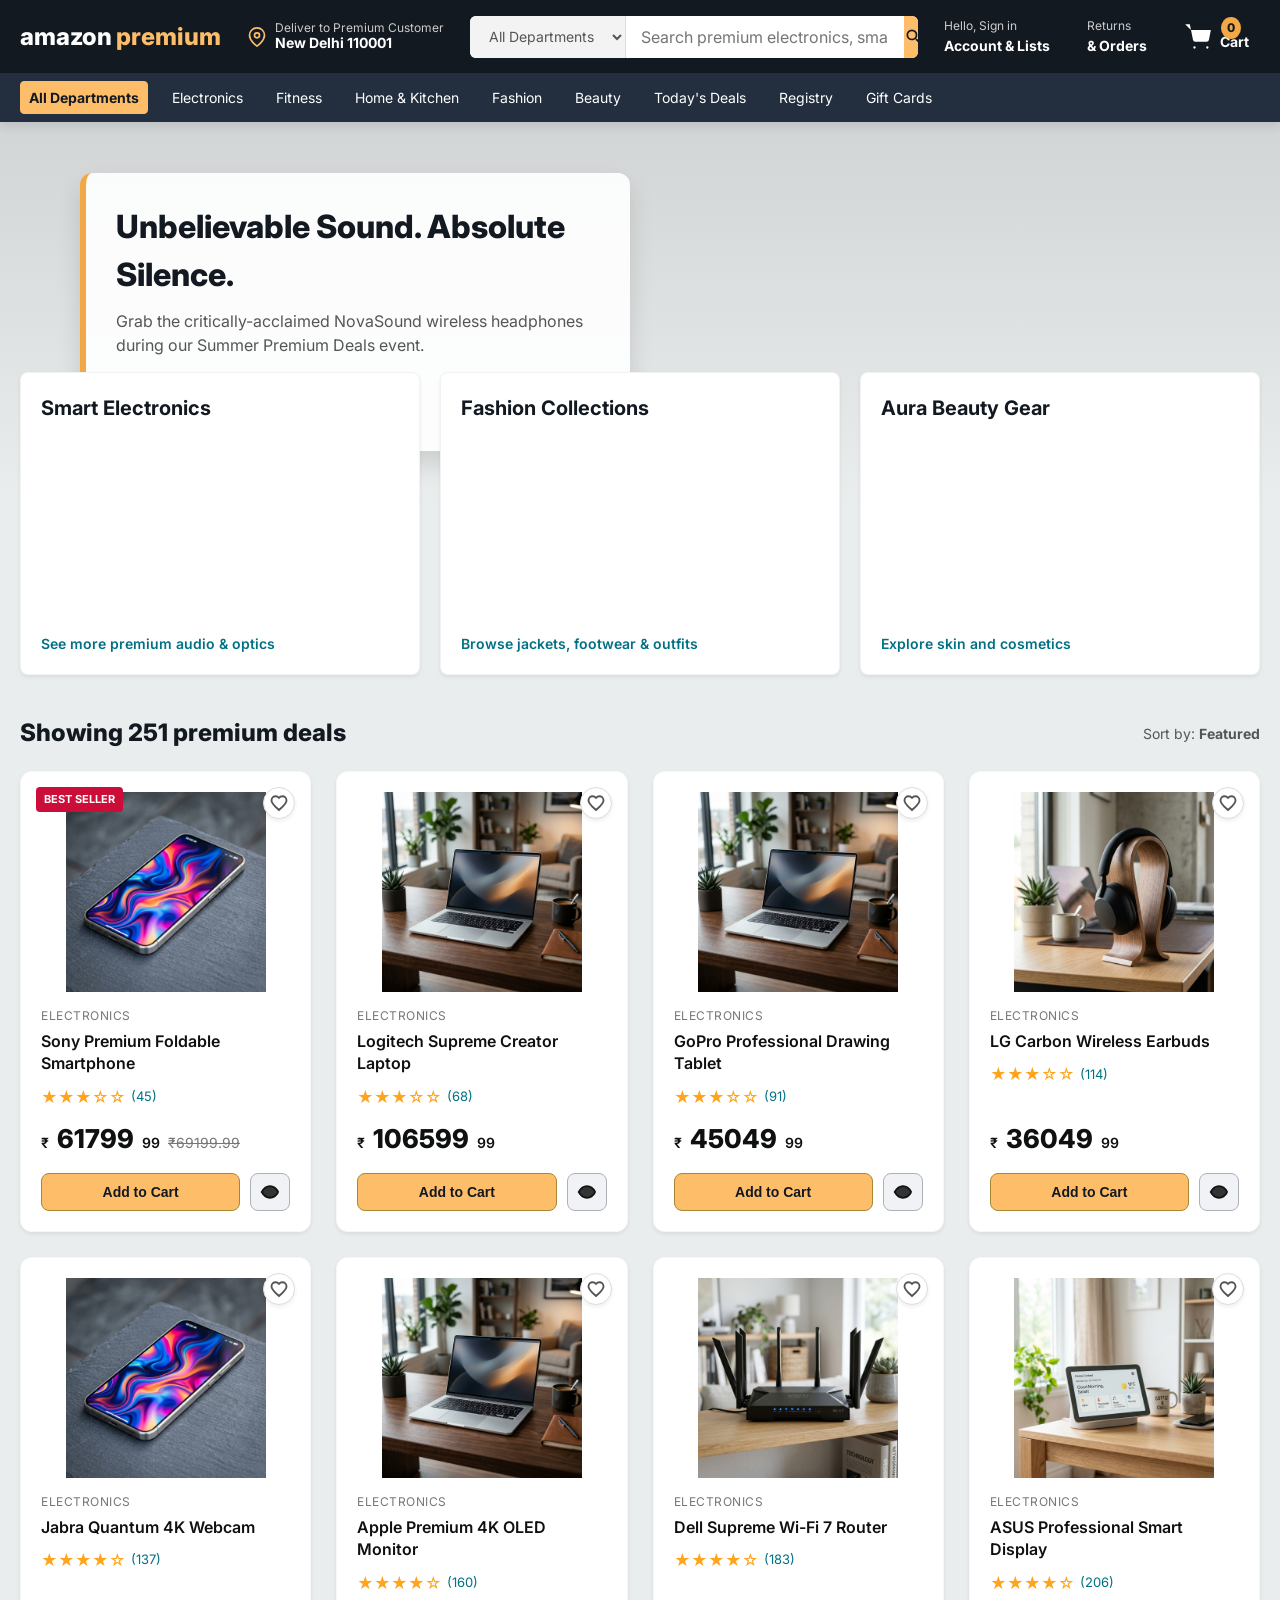
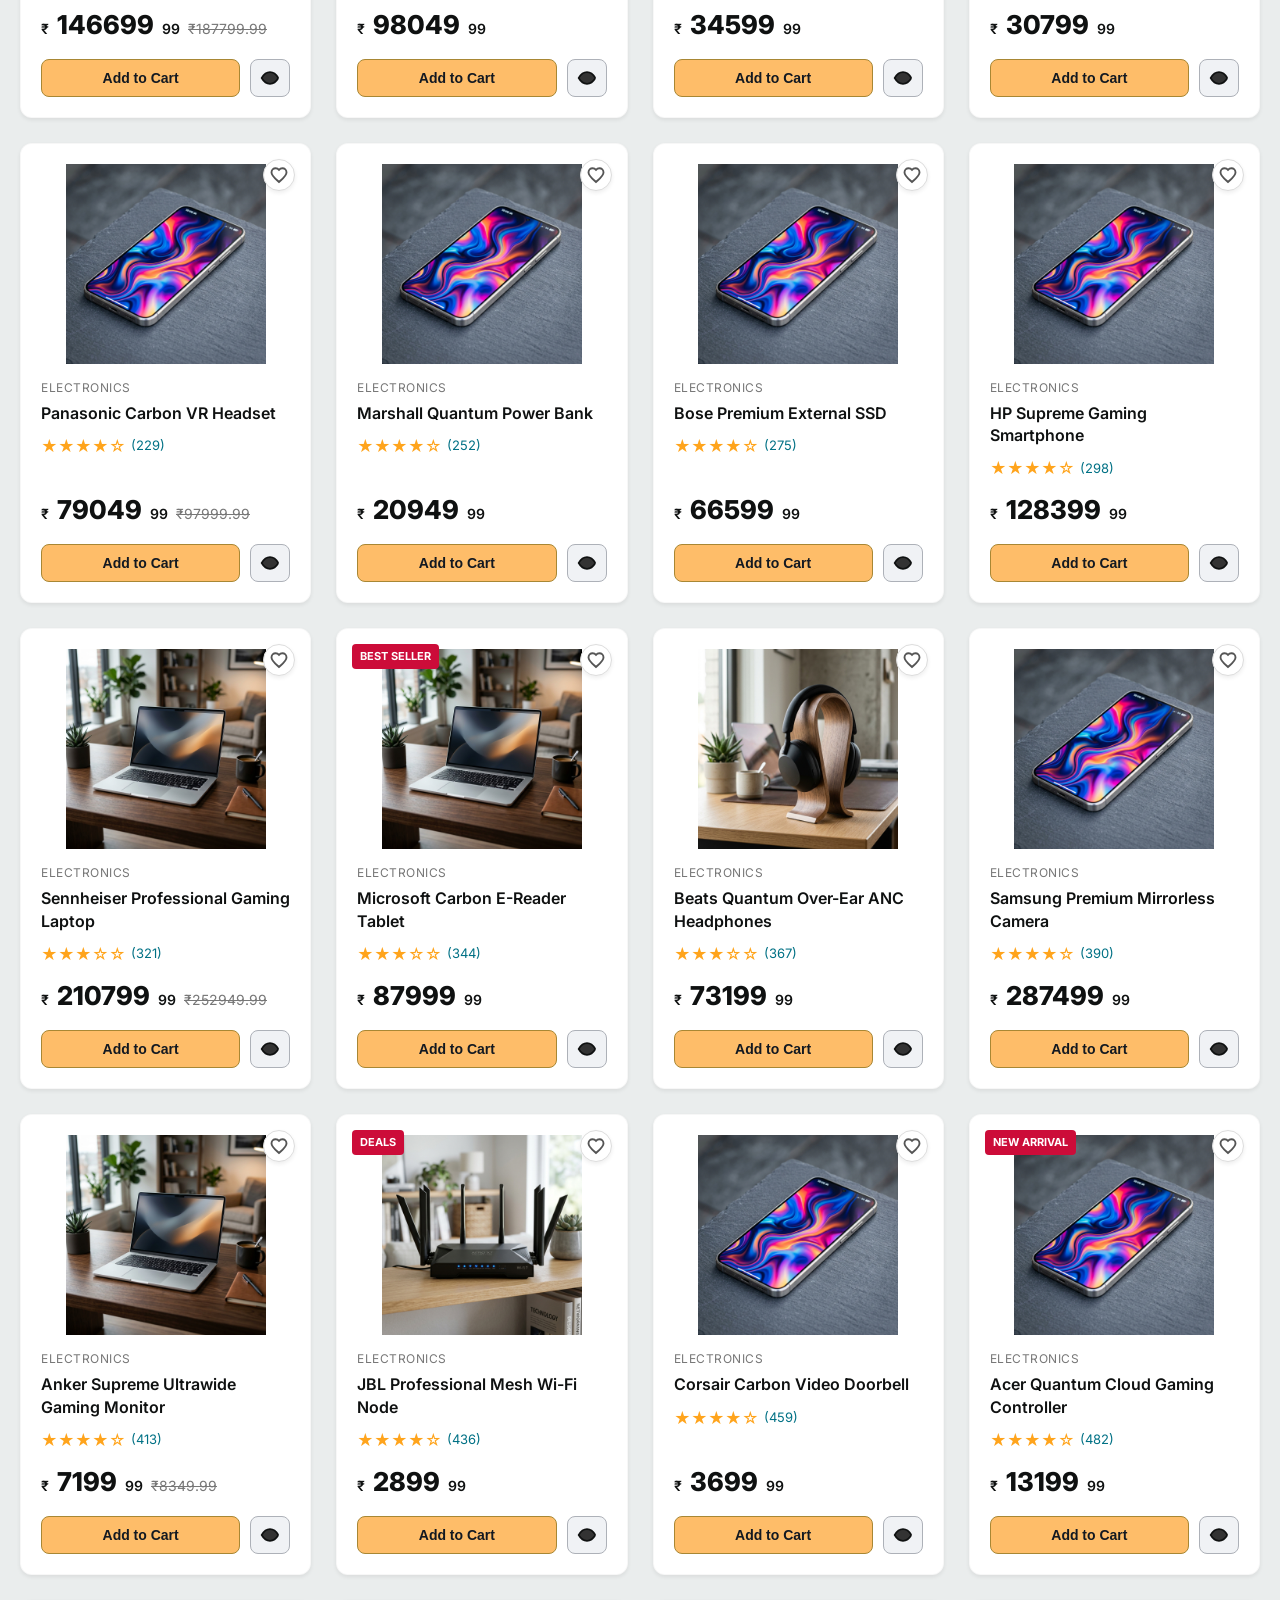
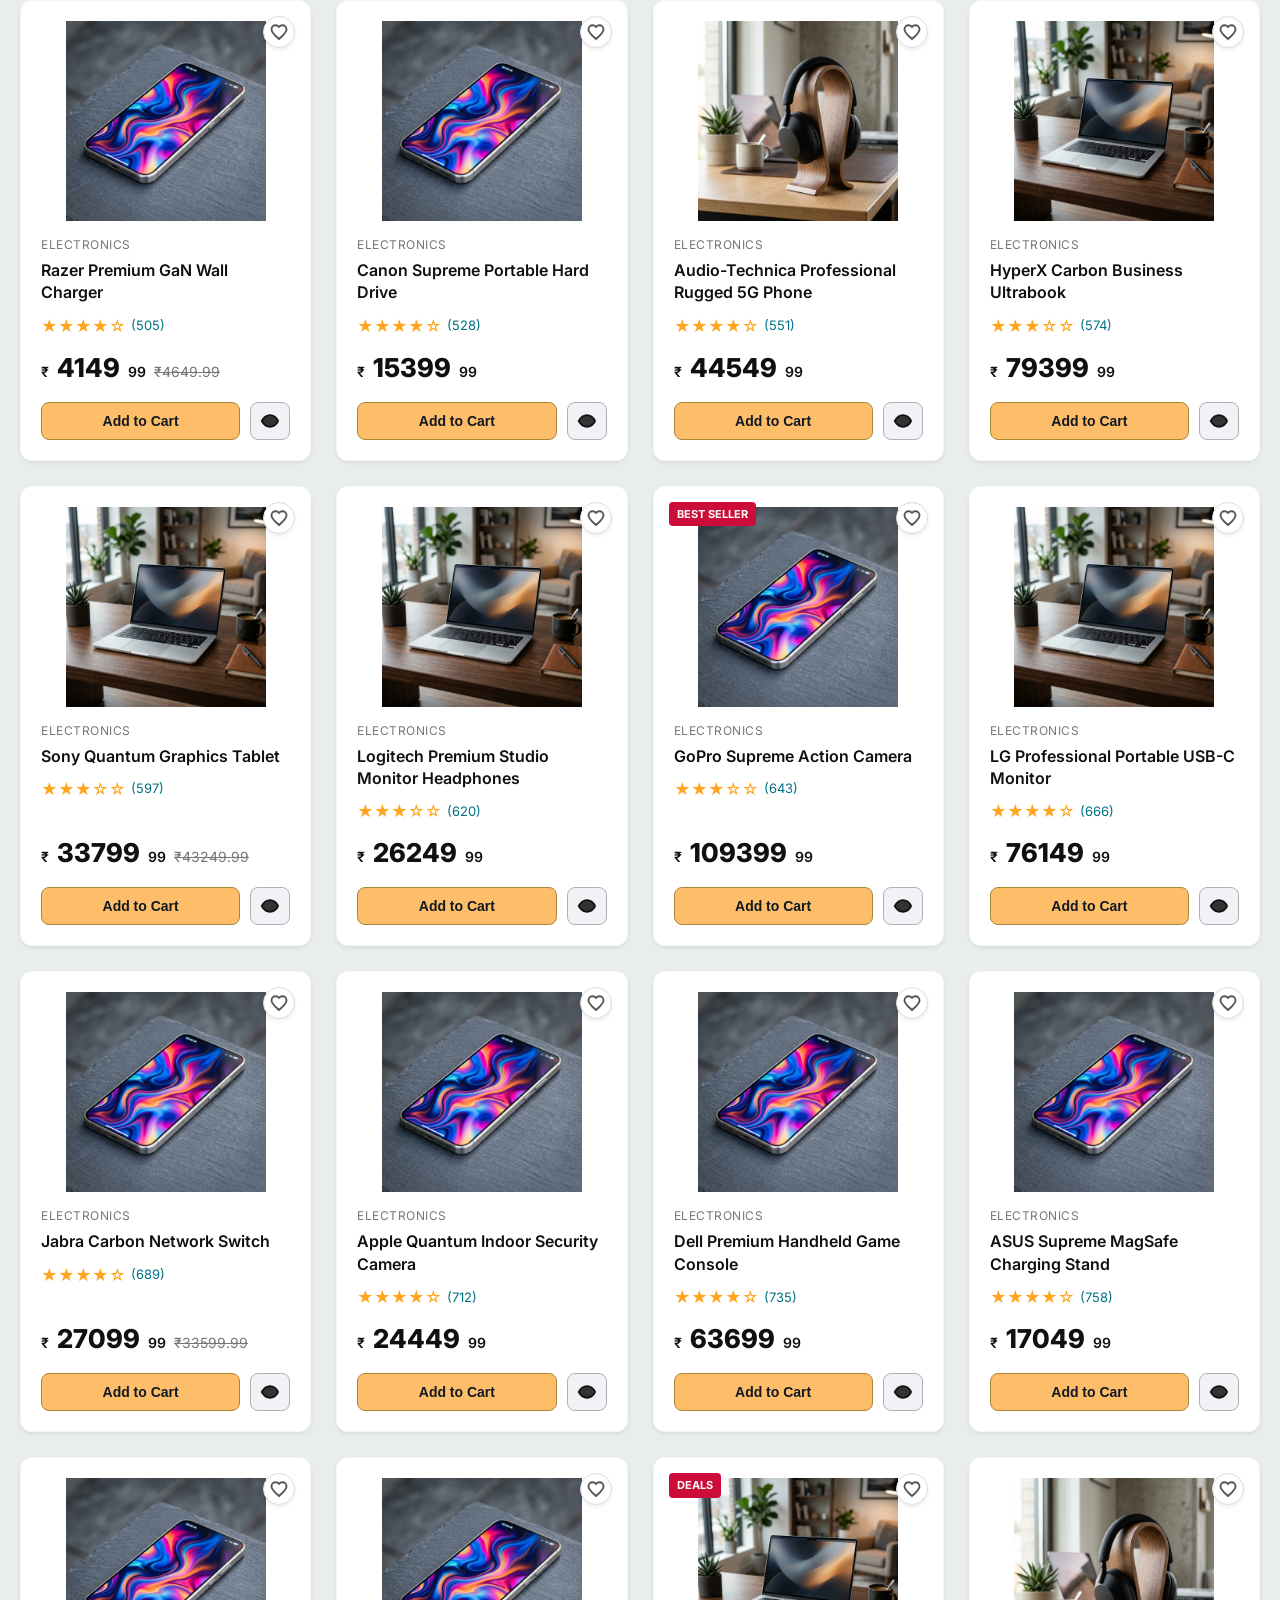
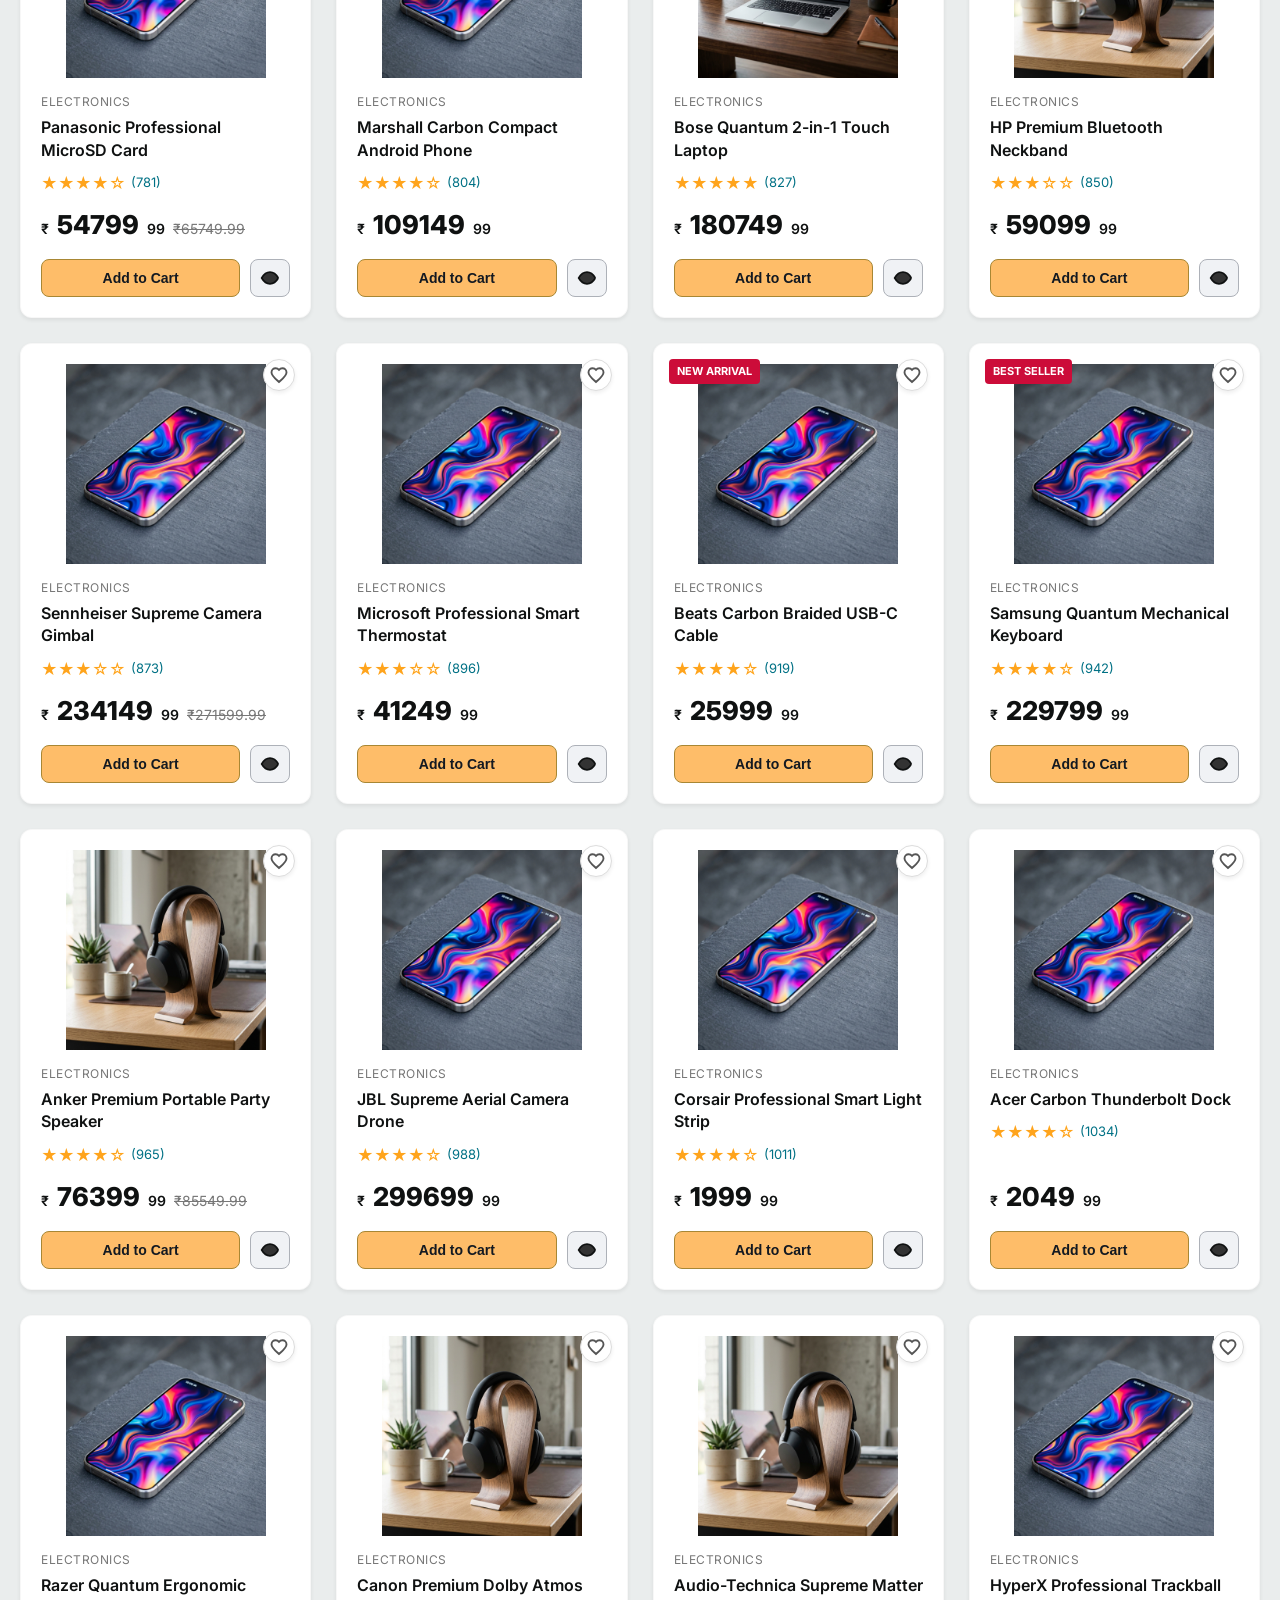
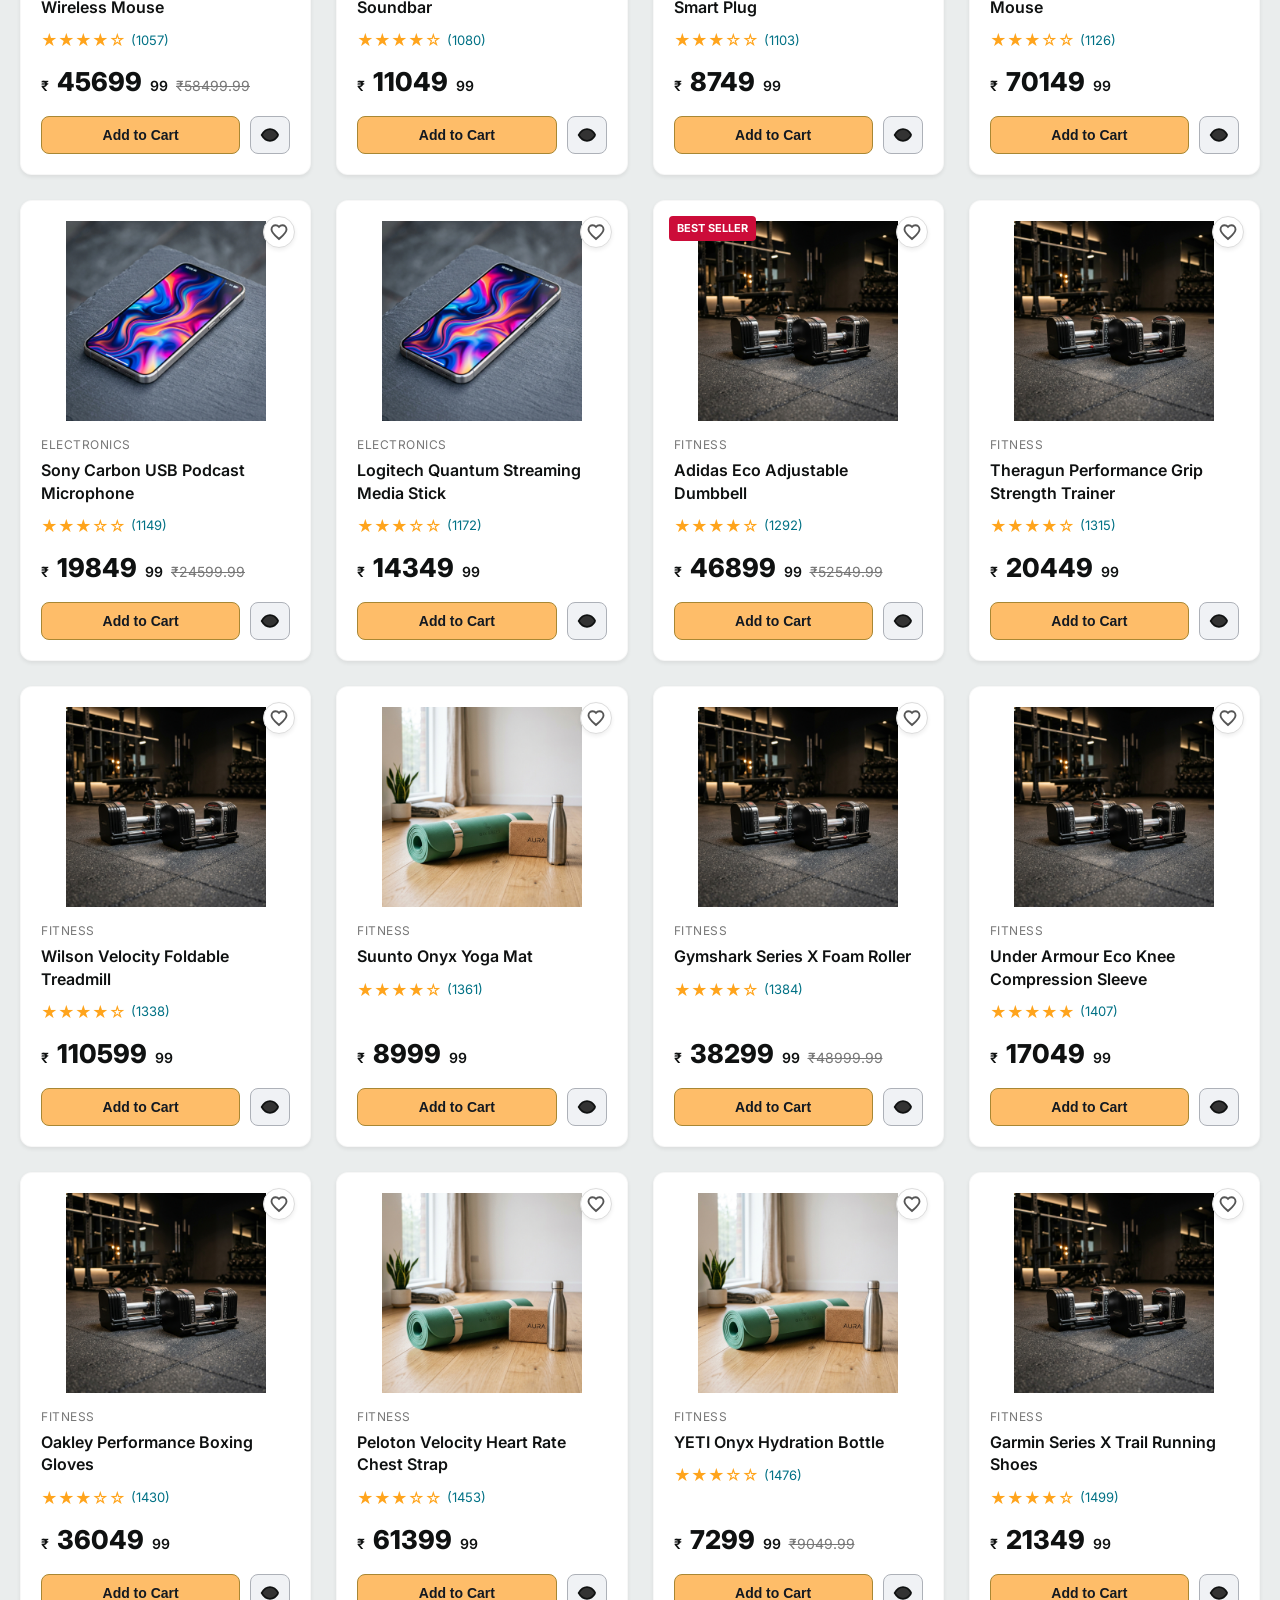
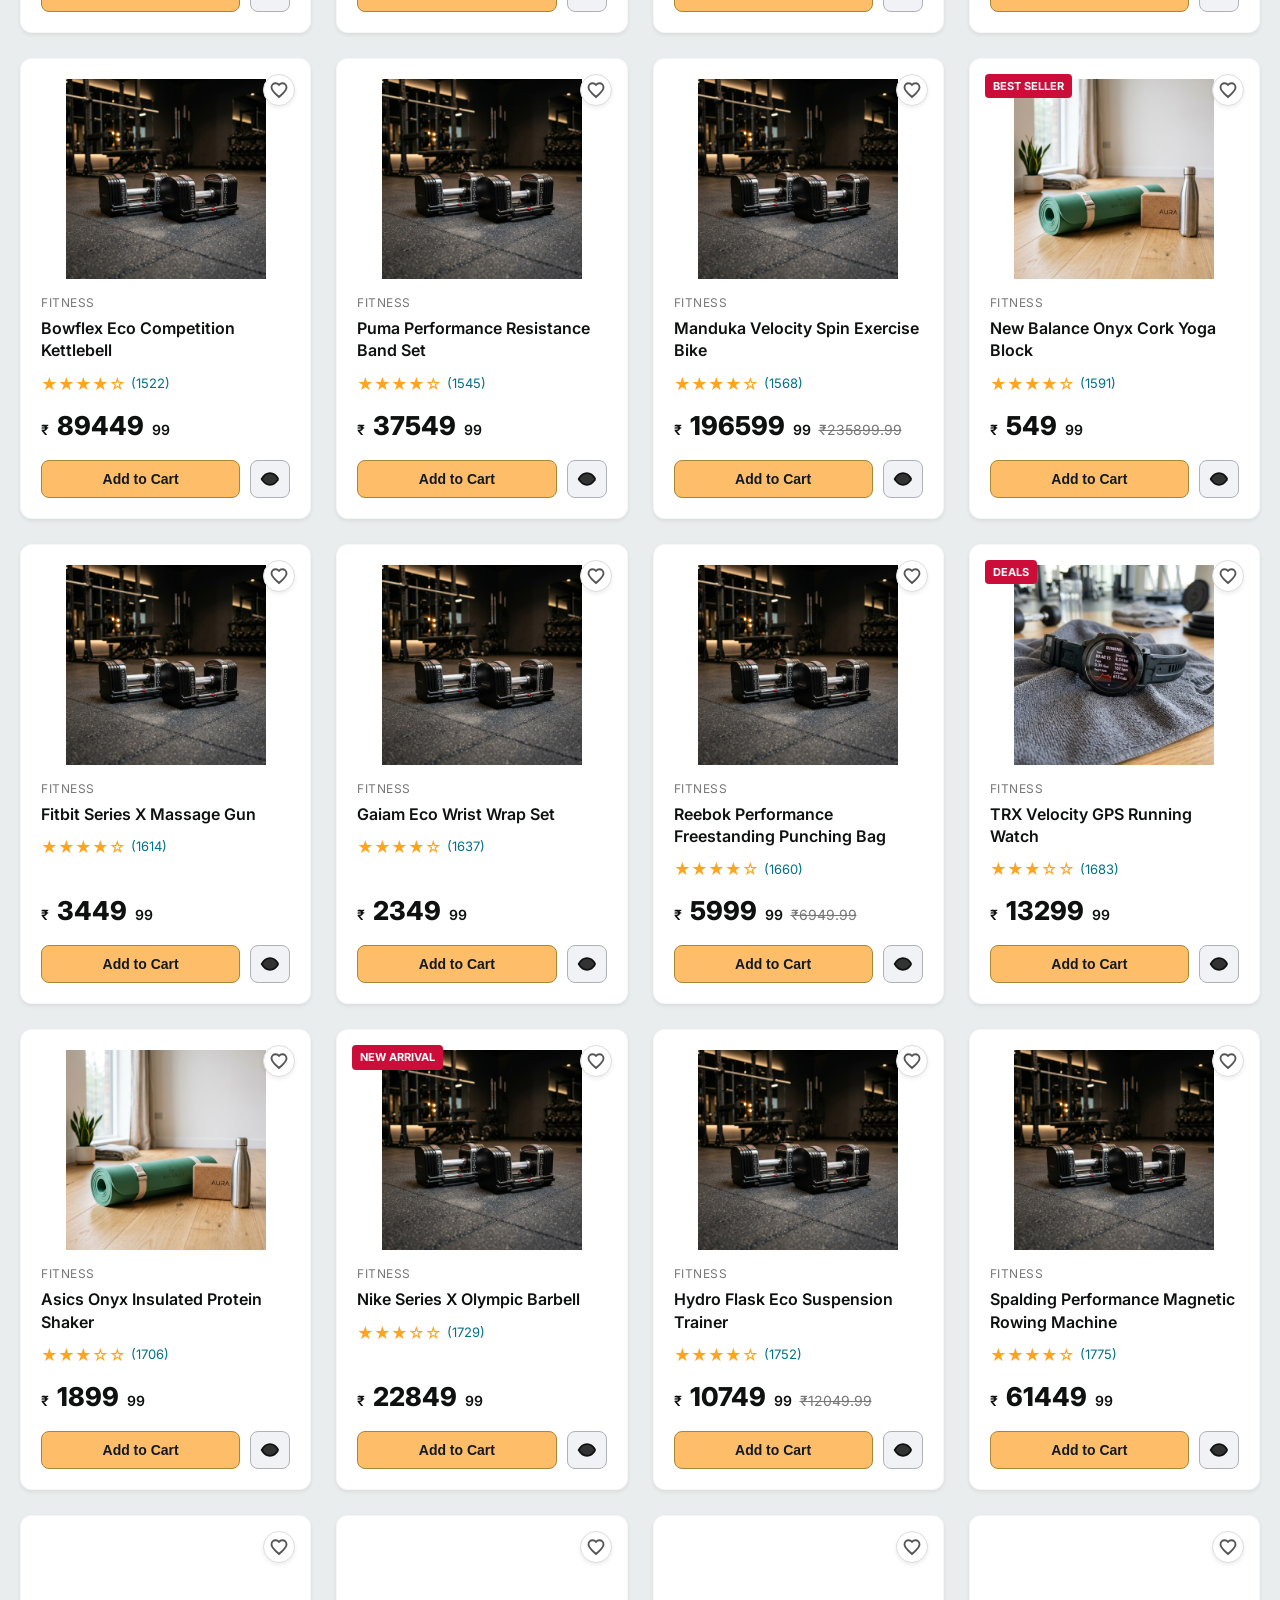
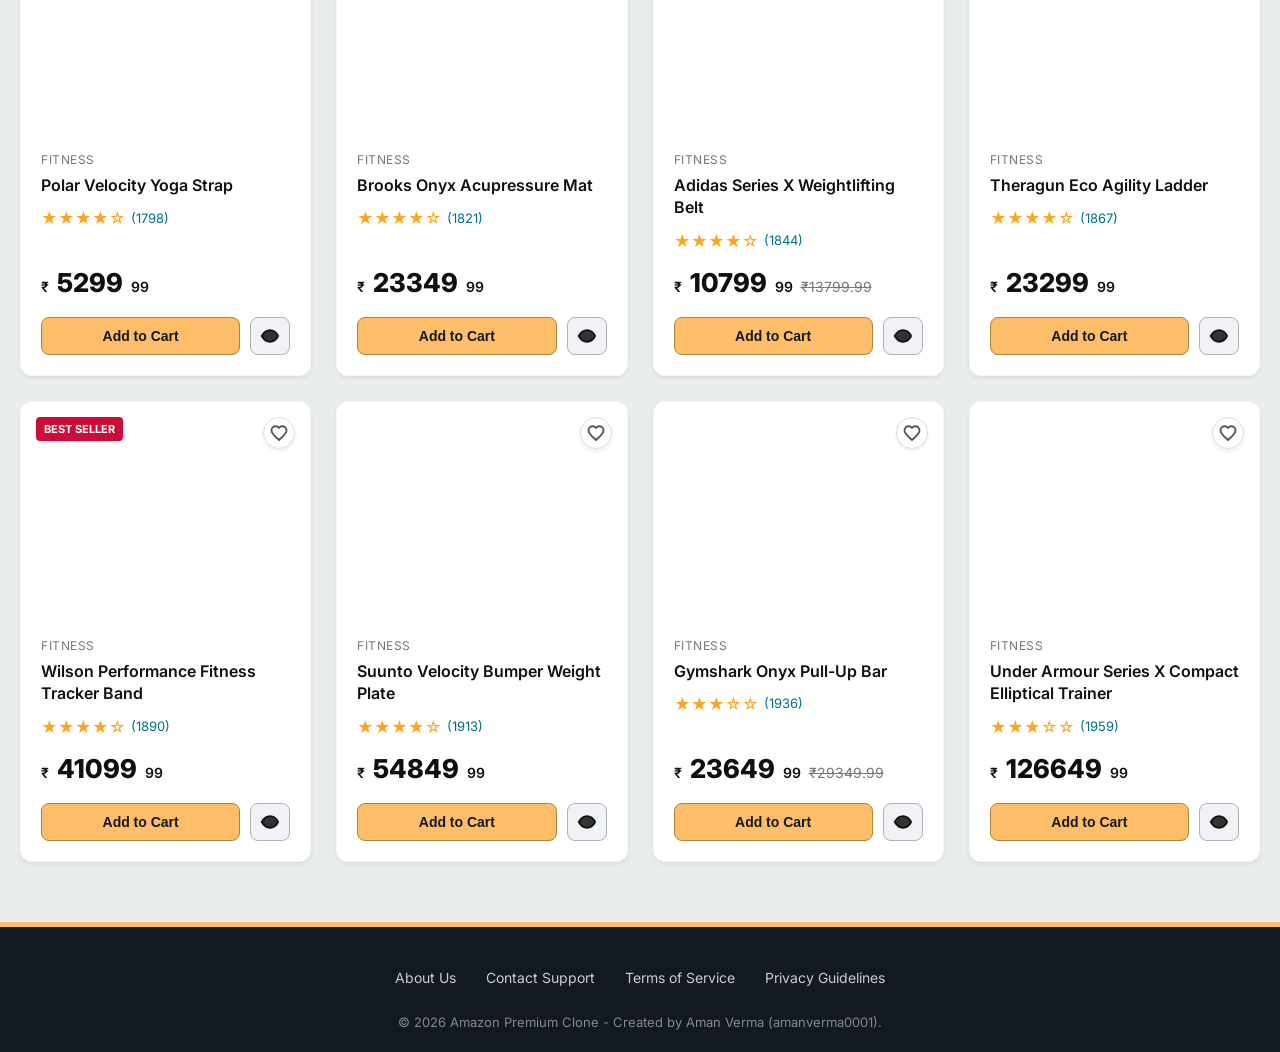
==== commit 365ae7a4: "Update contributor name to Aman Verma (amanverma0001) in footers and README" ====
--- a/amazon.html
+++ b/amazon.html
@@ -442,7 +442,7 @@
             <a href="#" onclick="alert('Simulation Terms of Service Active')">Terms of Service</a>
             <a href="#" onclick="alert('Privacy Policy Verified')">Privacy Guidelines</a>
         </div>
-        <p class="footer-copyright">© 2026 Amazon Premium Clone - Created for Pair Programming demonstration using Vanilla HTML, CSS, and JS.</p>
+        <p class="footer-copyright">© 2026 Amazon Premium Clone - Created by Aman Verma (amanverma0001).</p>
     </footer>
 
     <script src="image.js"></script>
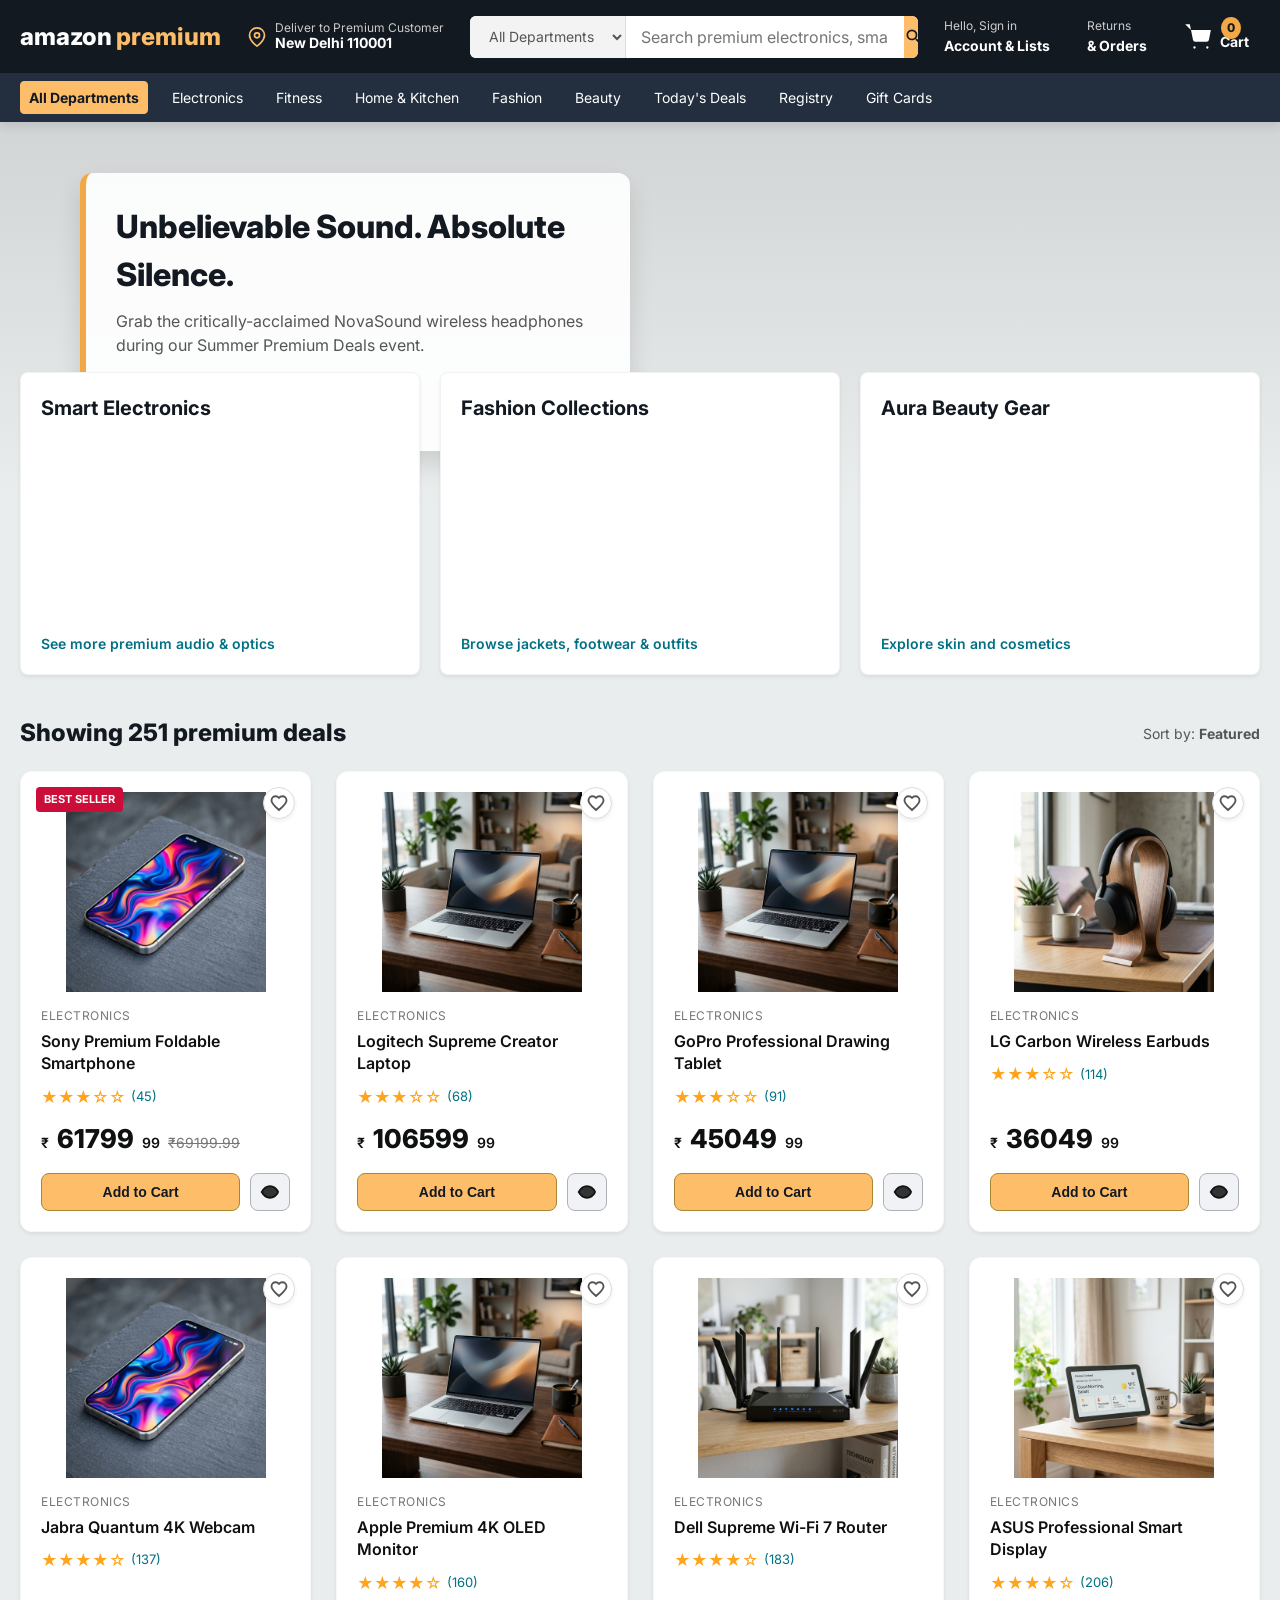
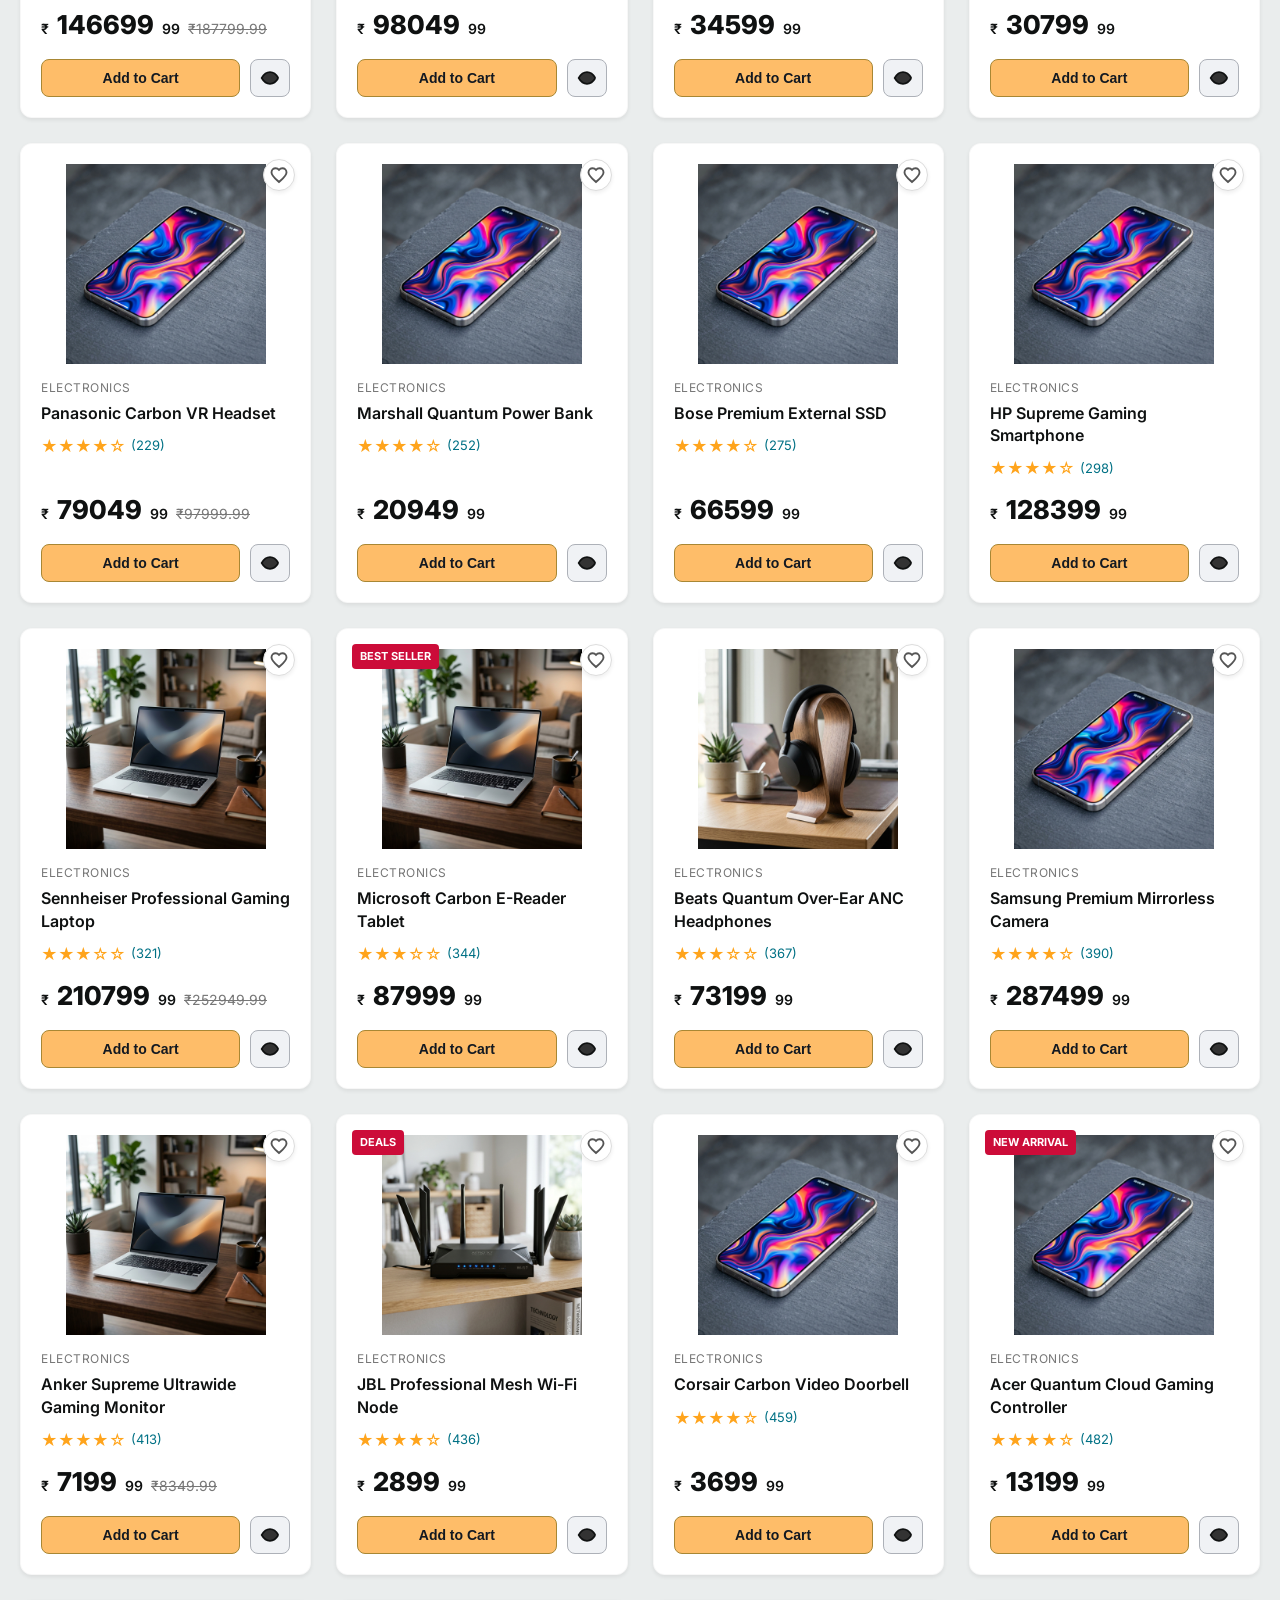
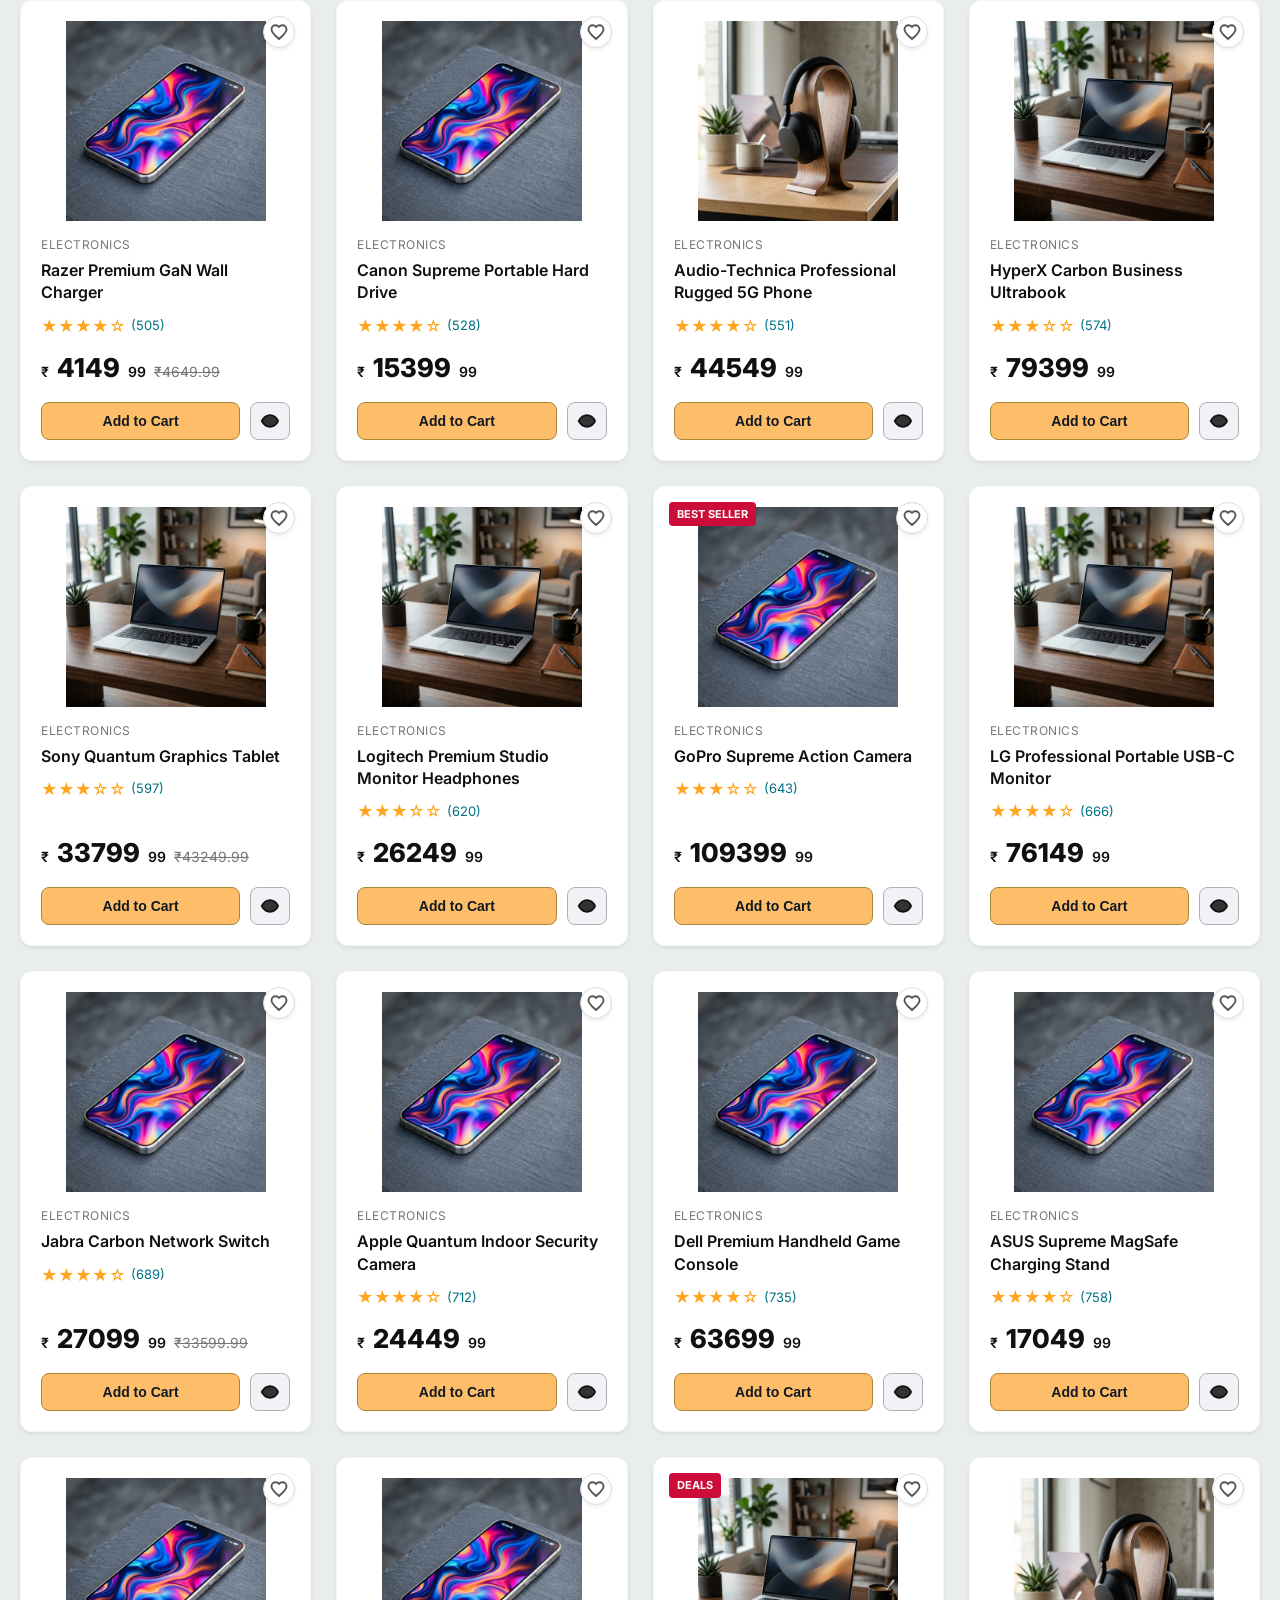
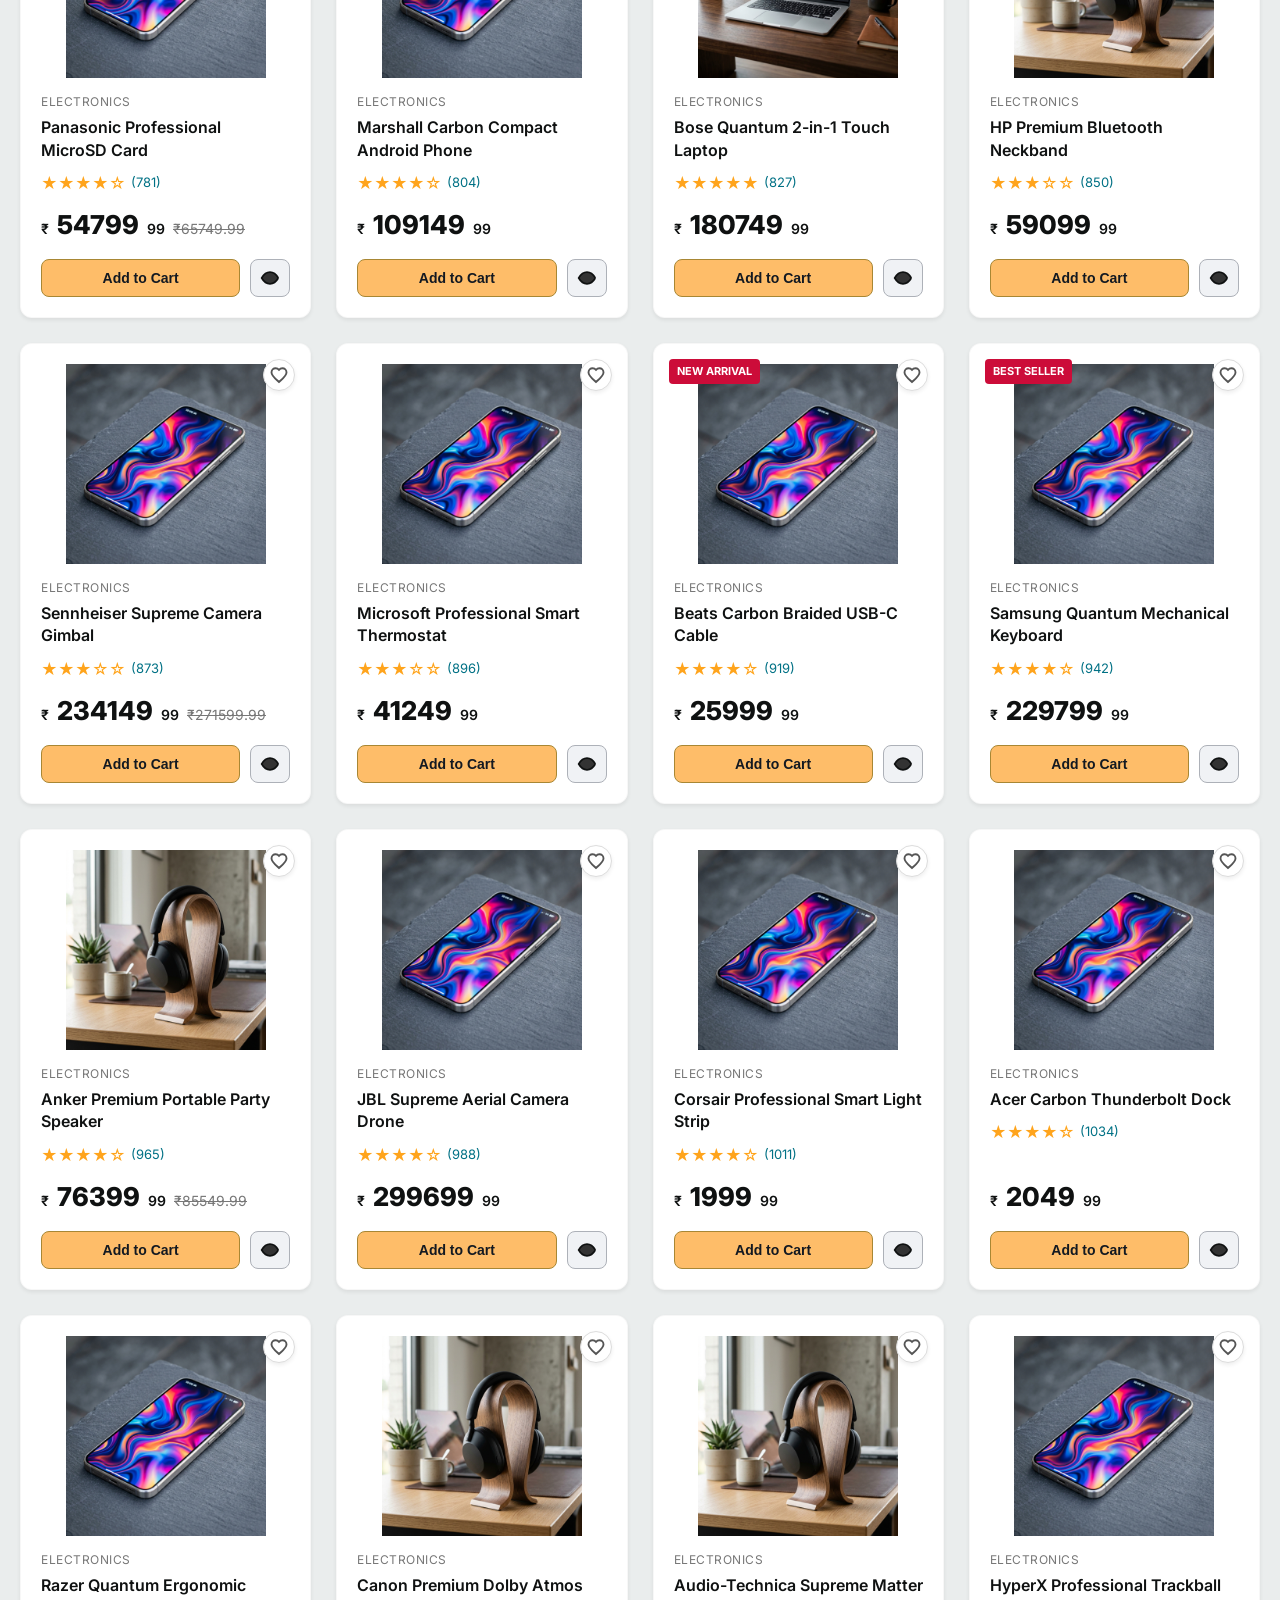
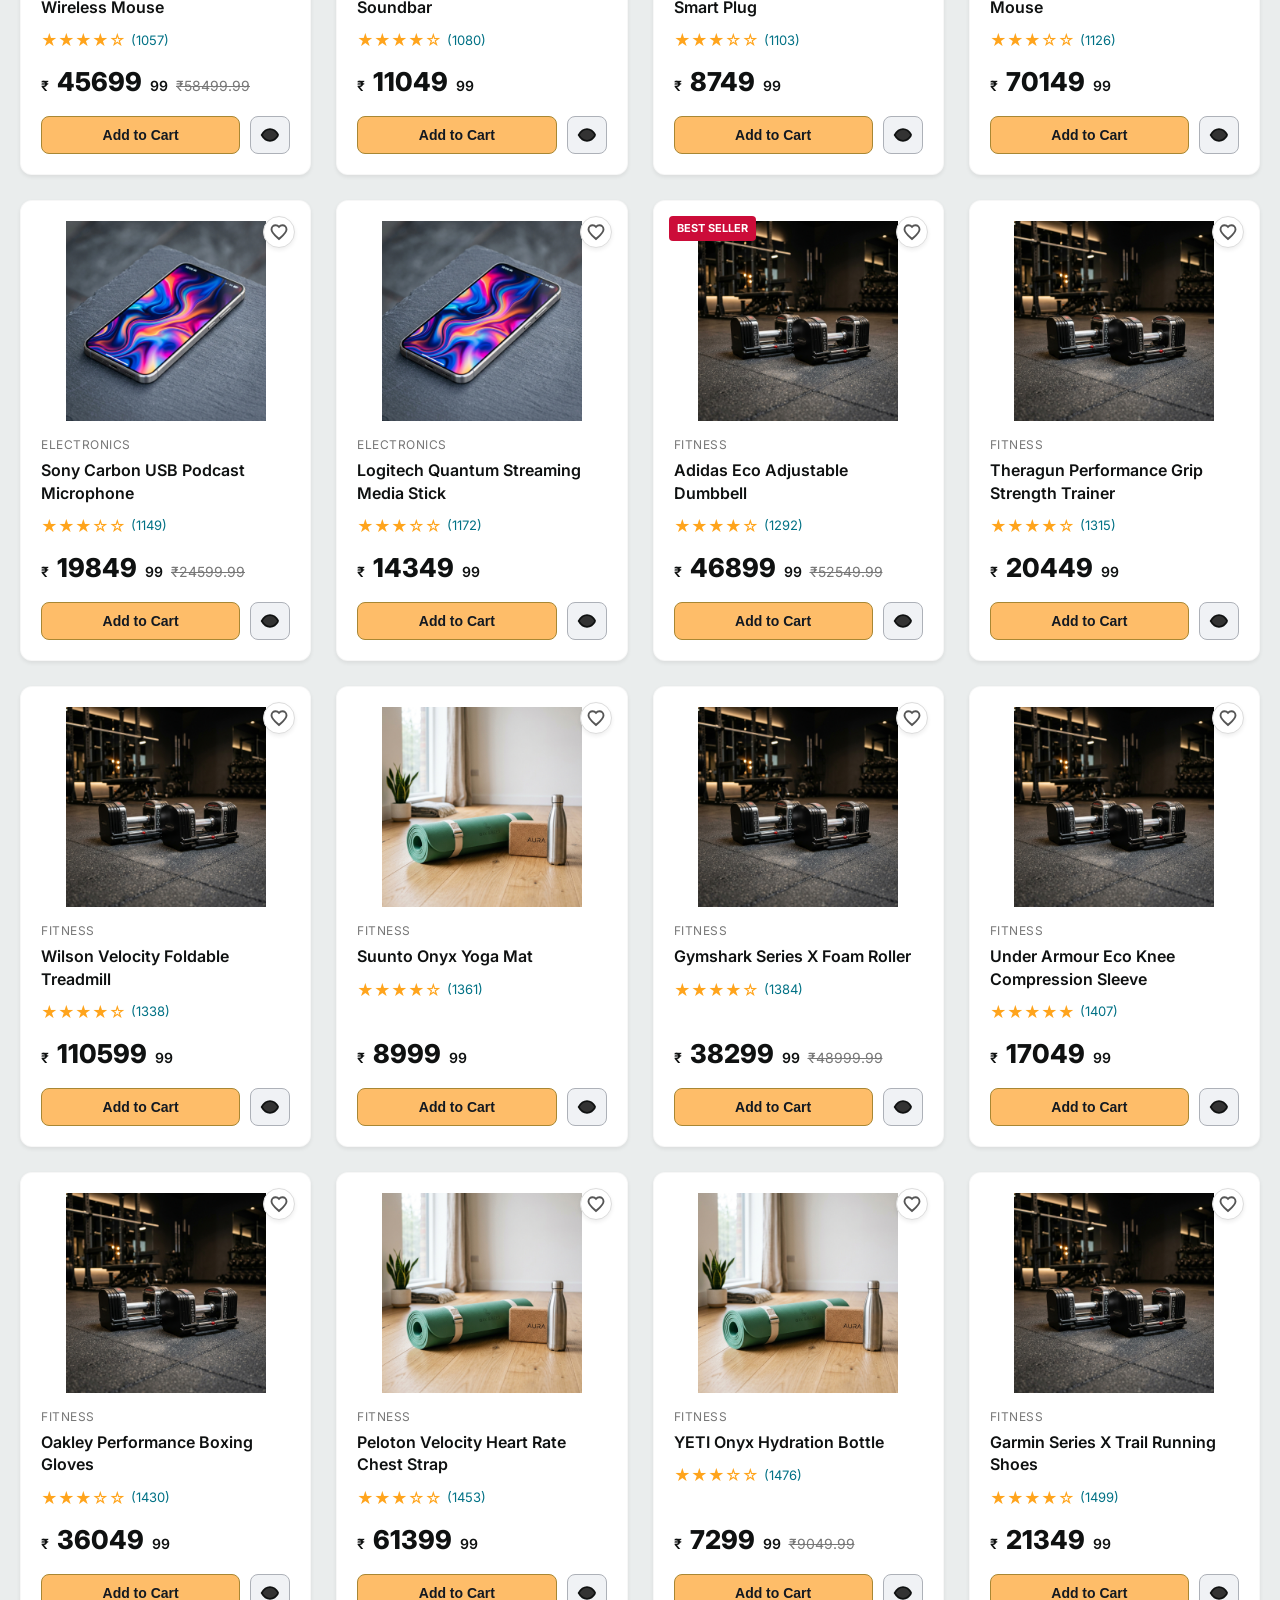
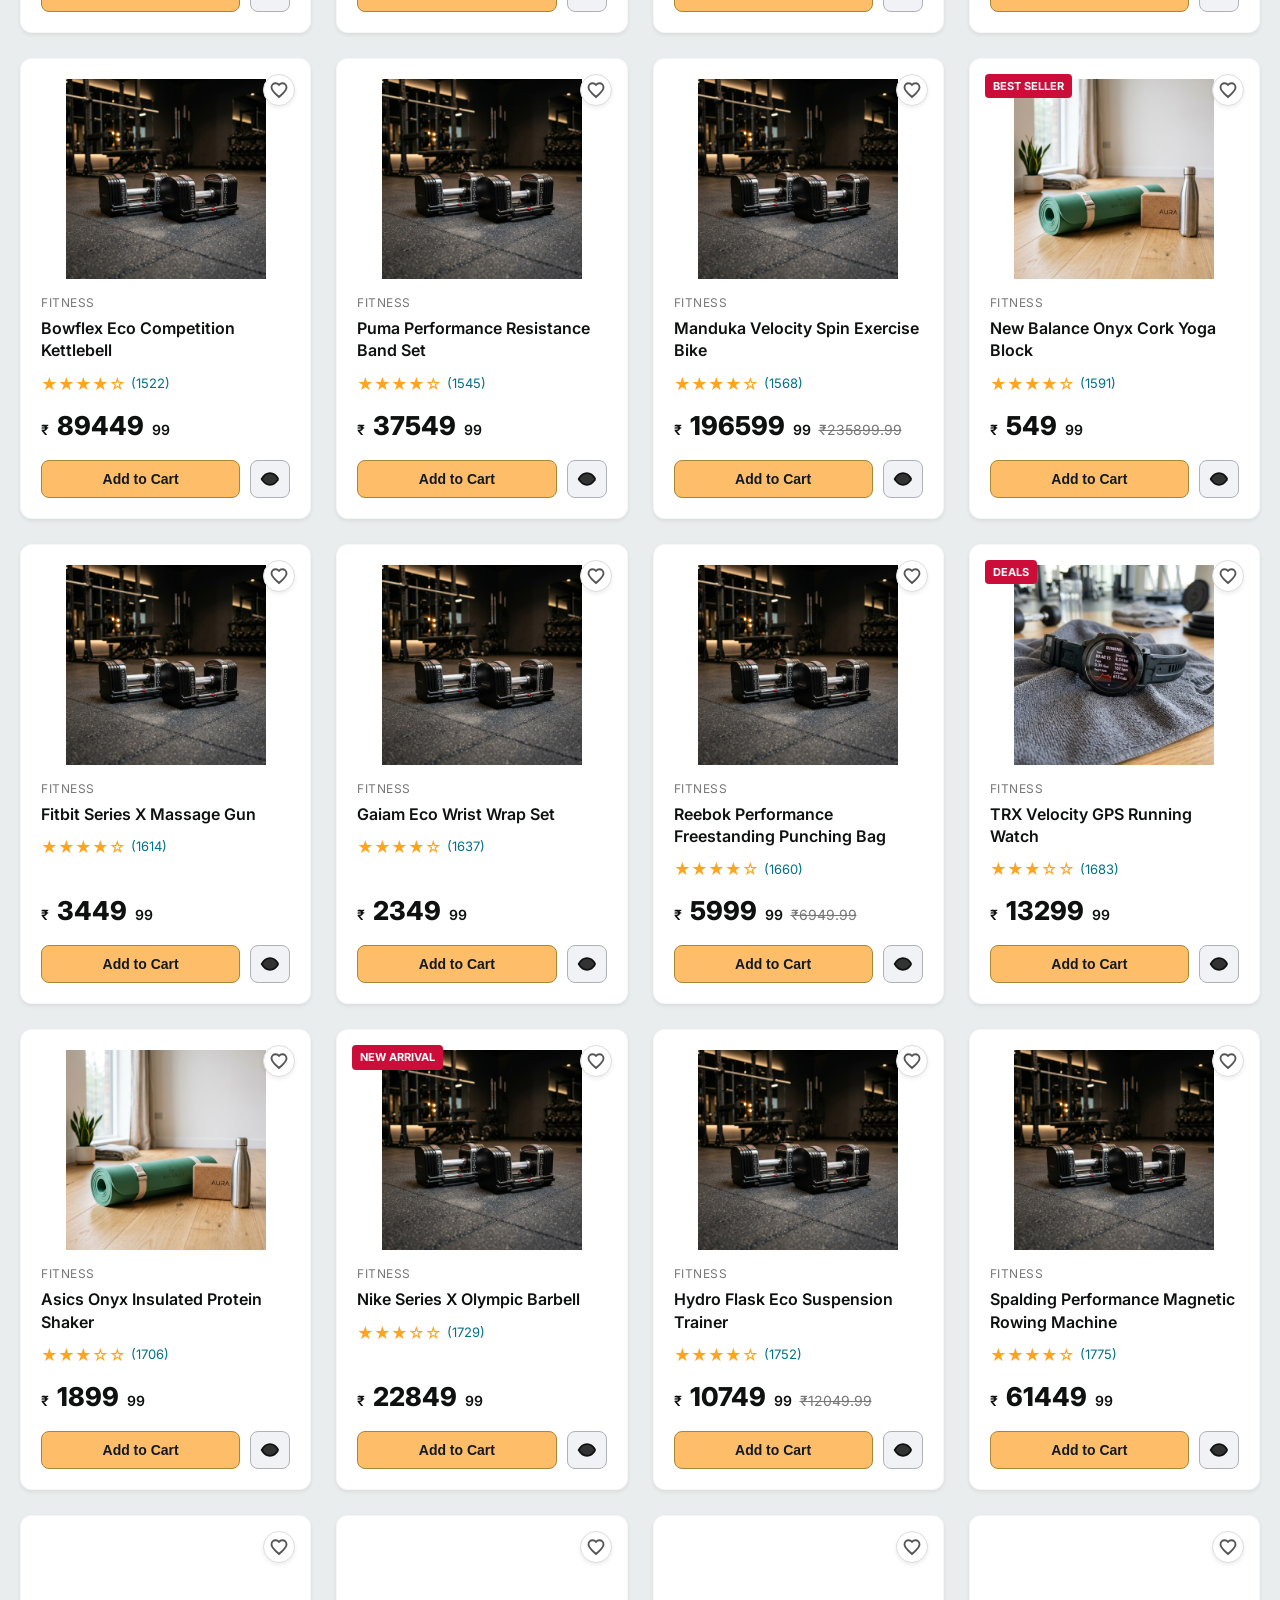
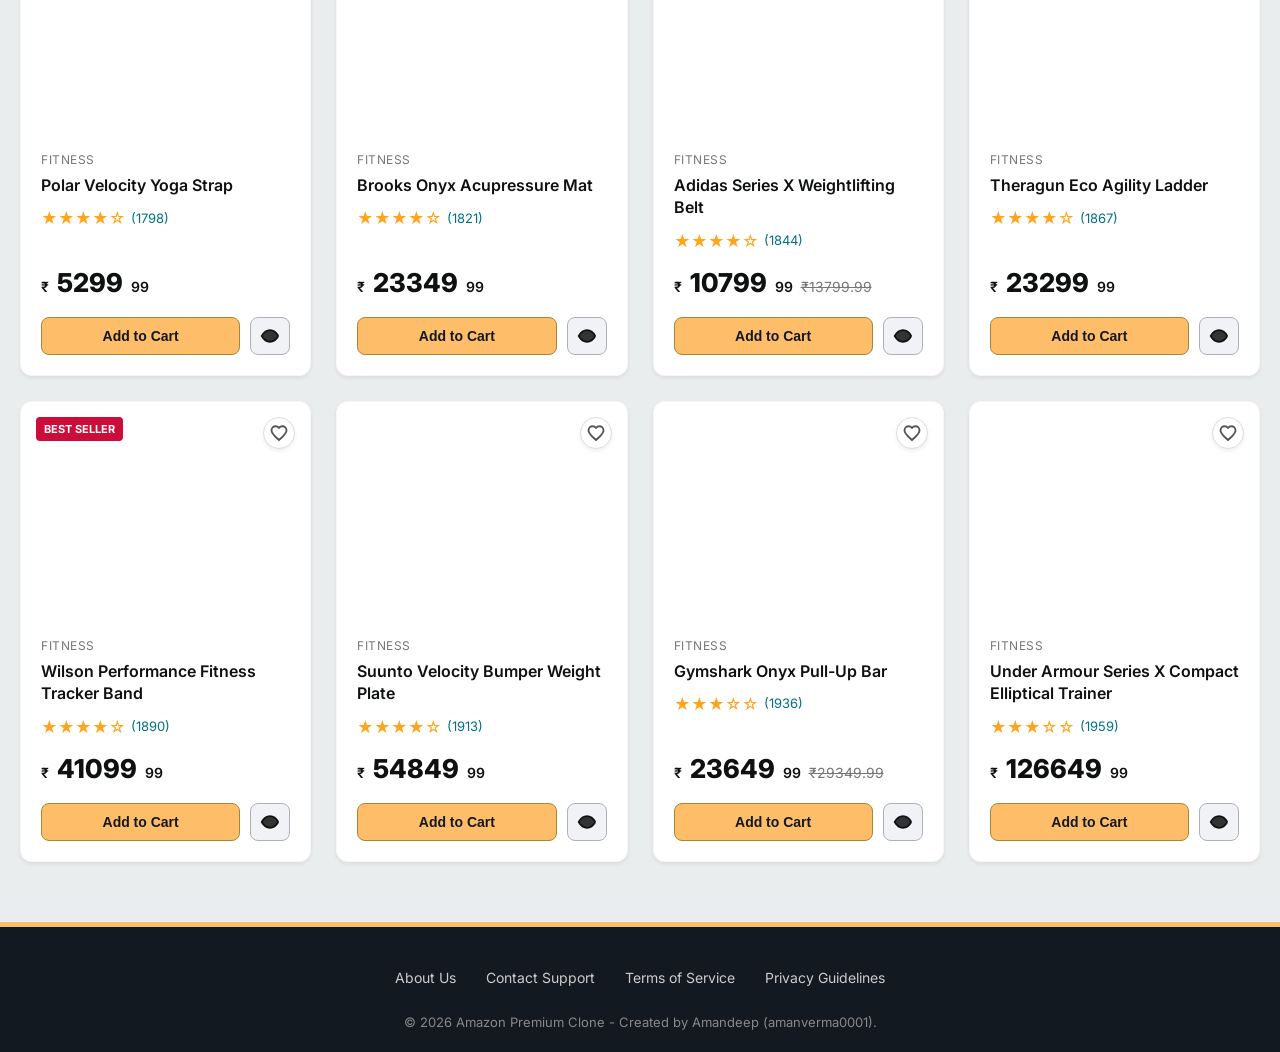
==== commit 6ef541d3: "Update footer and README.md contributor details to credit Amandeep (amanverma0001) as sole developer" ====
--- a/amazon.html
+++ b/amazon.html
@@ -442,7 +442,7 @@
             <a href="#" onclick="alert('Simulation Terms of Service Active')">Terms of Service</a>
             <a href="#" onclick="alert('Privacy Policy Verified')">Privacy Guidelines</a>
         </div>
-        <p class="footer-copyright">© 2026 Amazon Premium Clone - Created by Aman Verma (amanverma0001).</p>
+        <p class="footer-copyright">© 2026 Amazon Premium Clone - Created by Amandeep (amanverma0001).</p>
     </footer>
 
     <script src="image.js"></script>
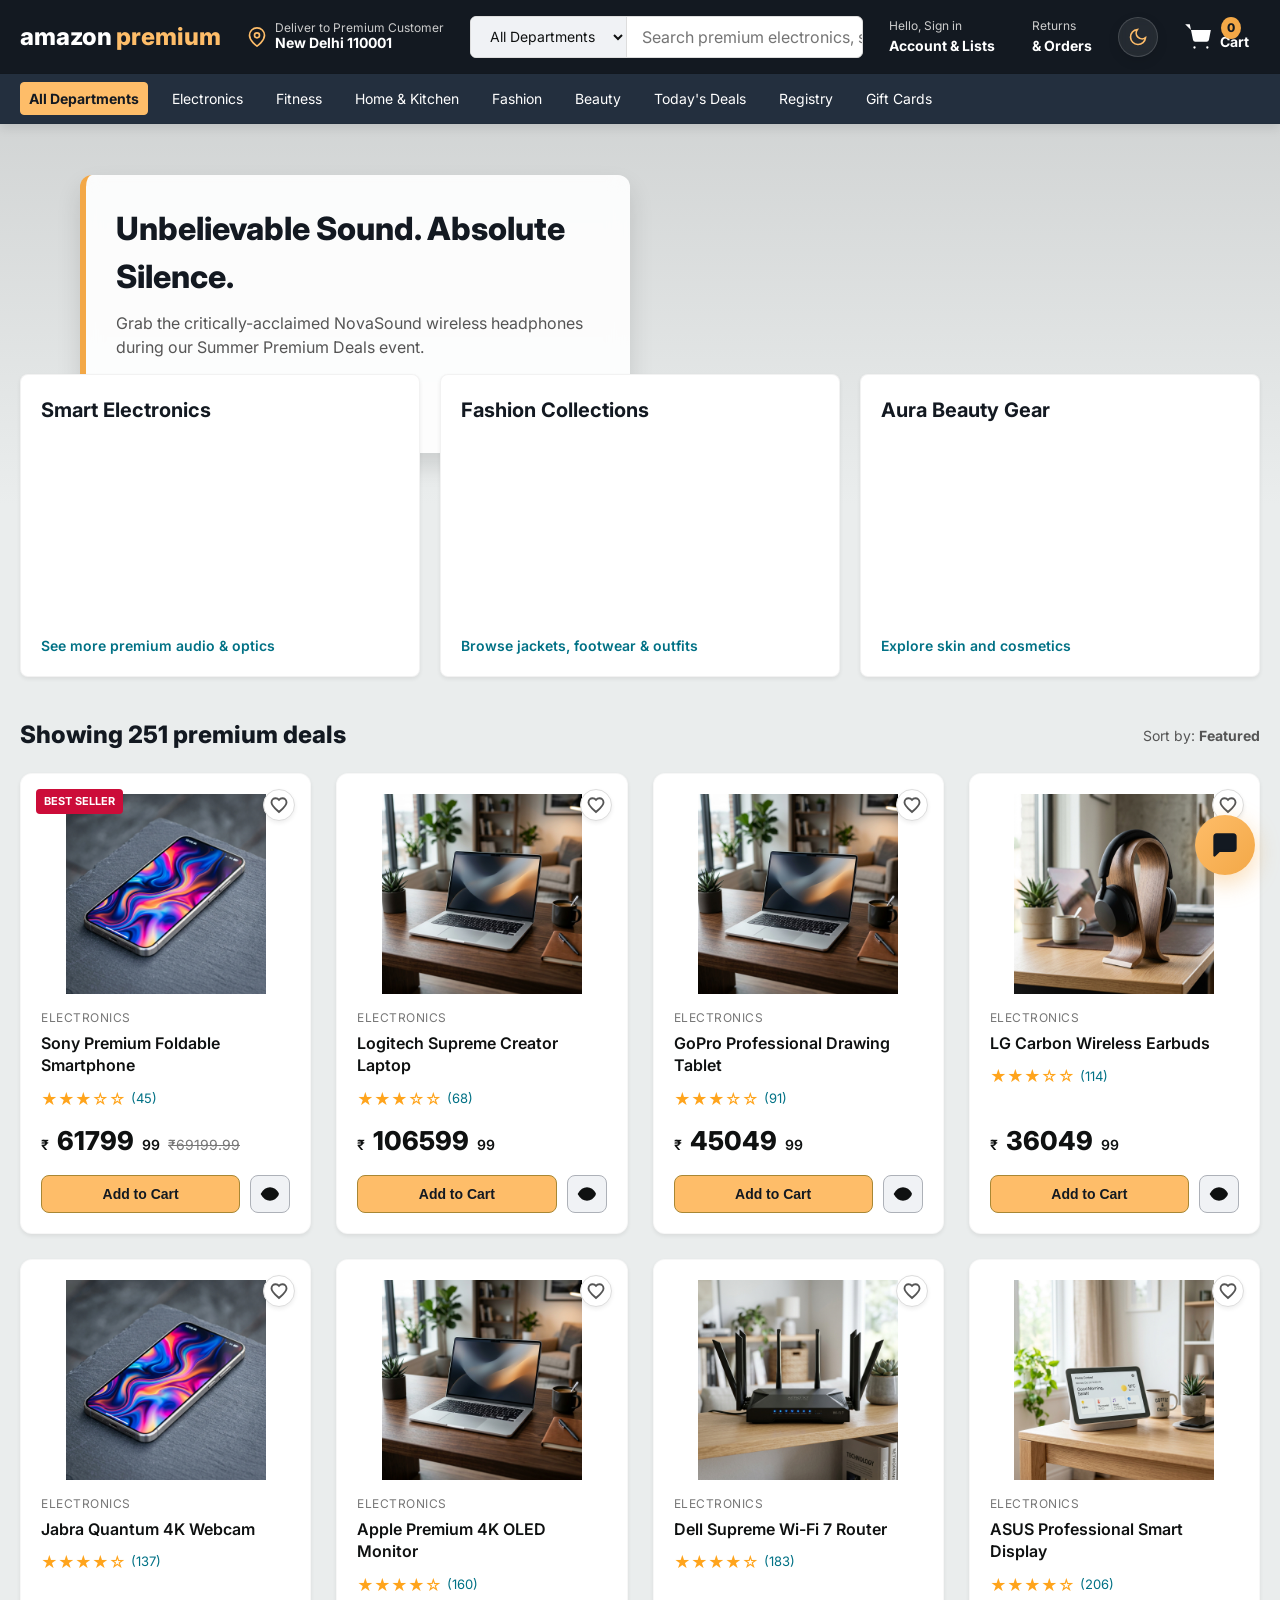
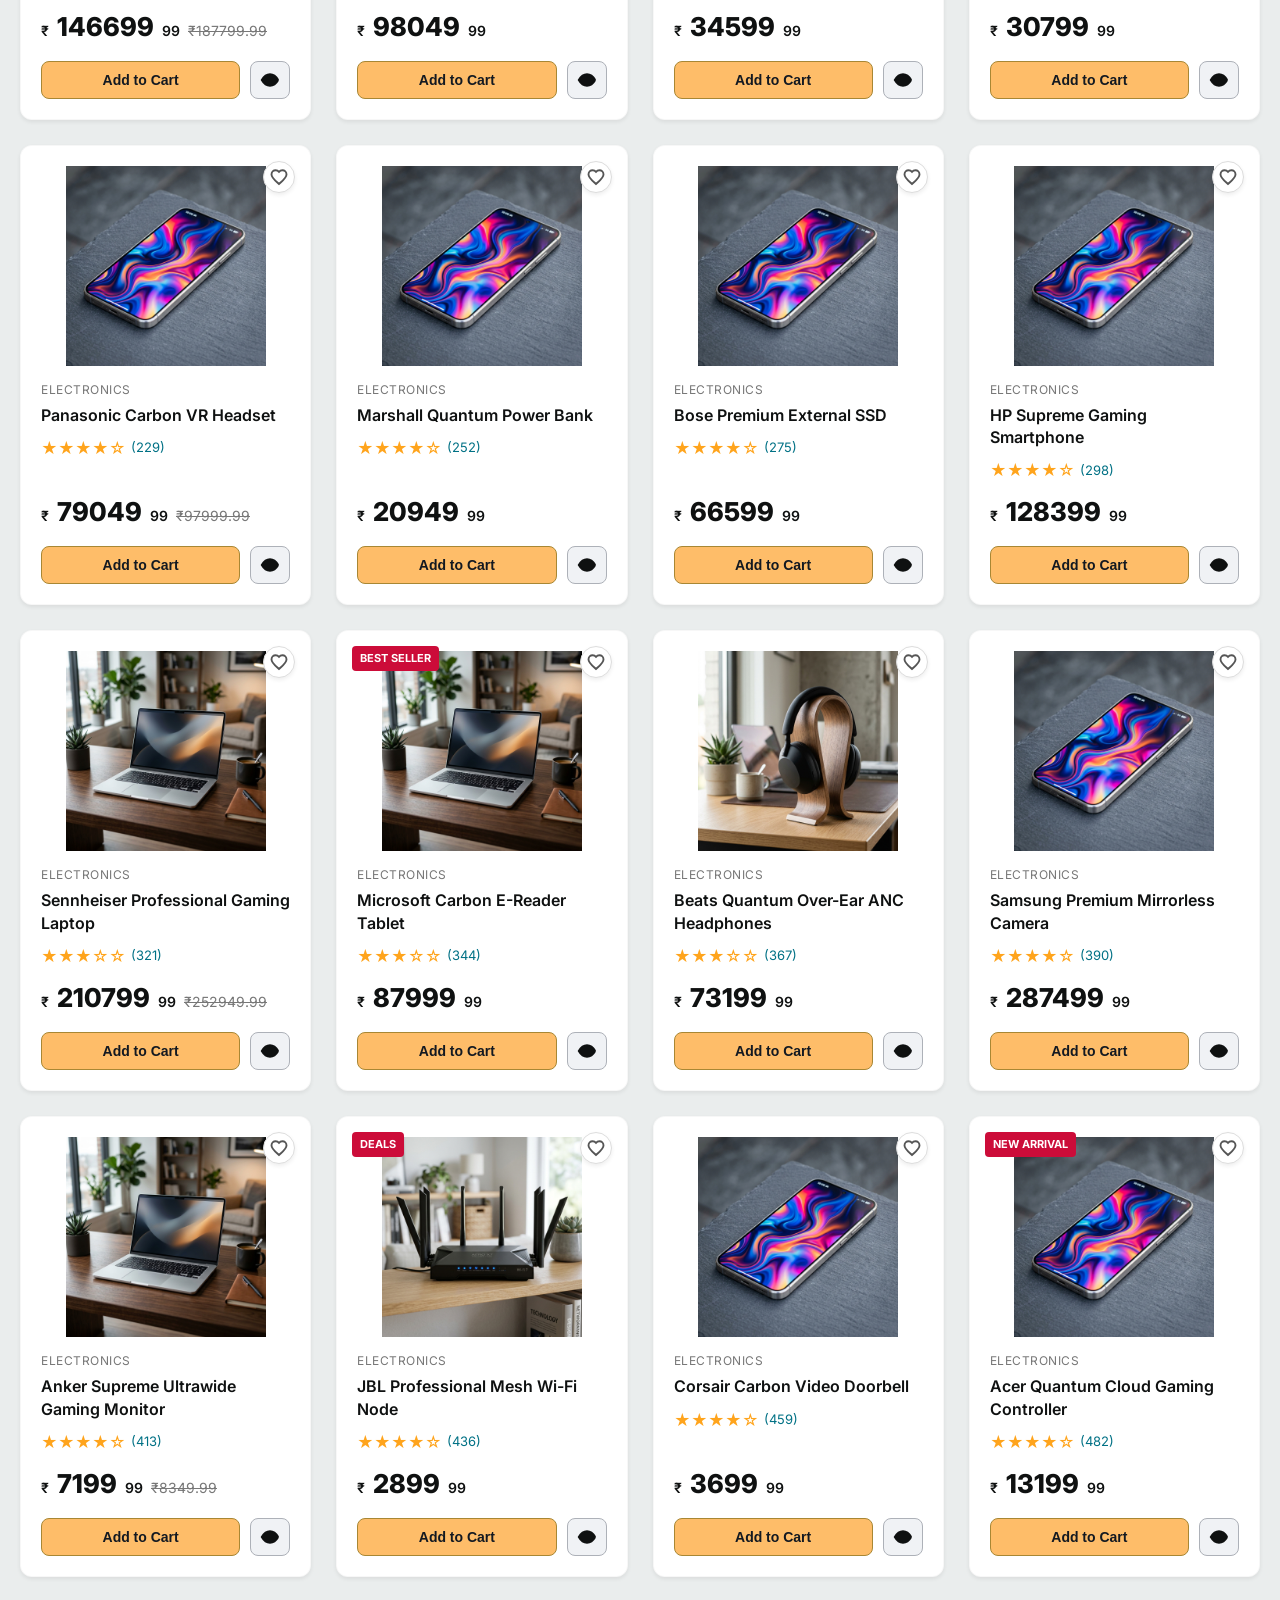
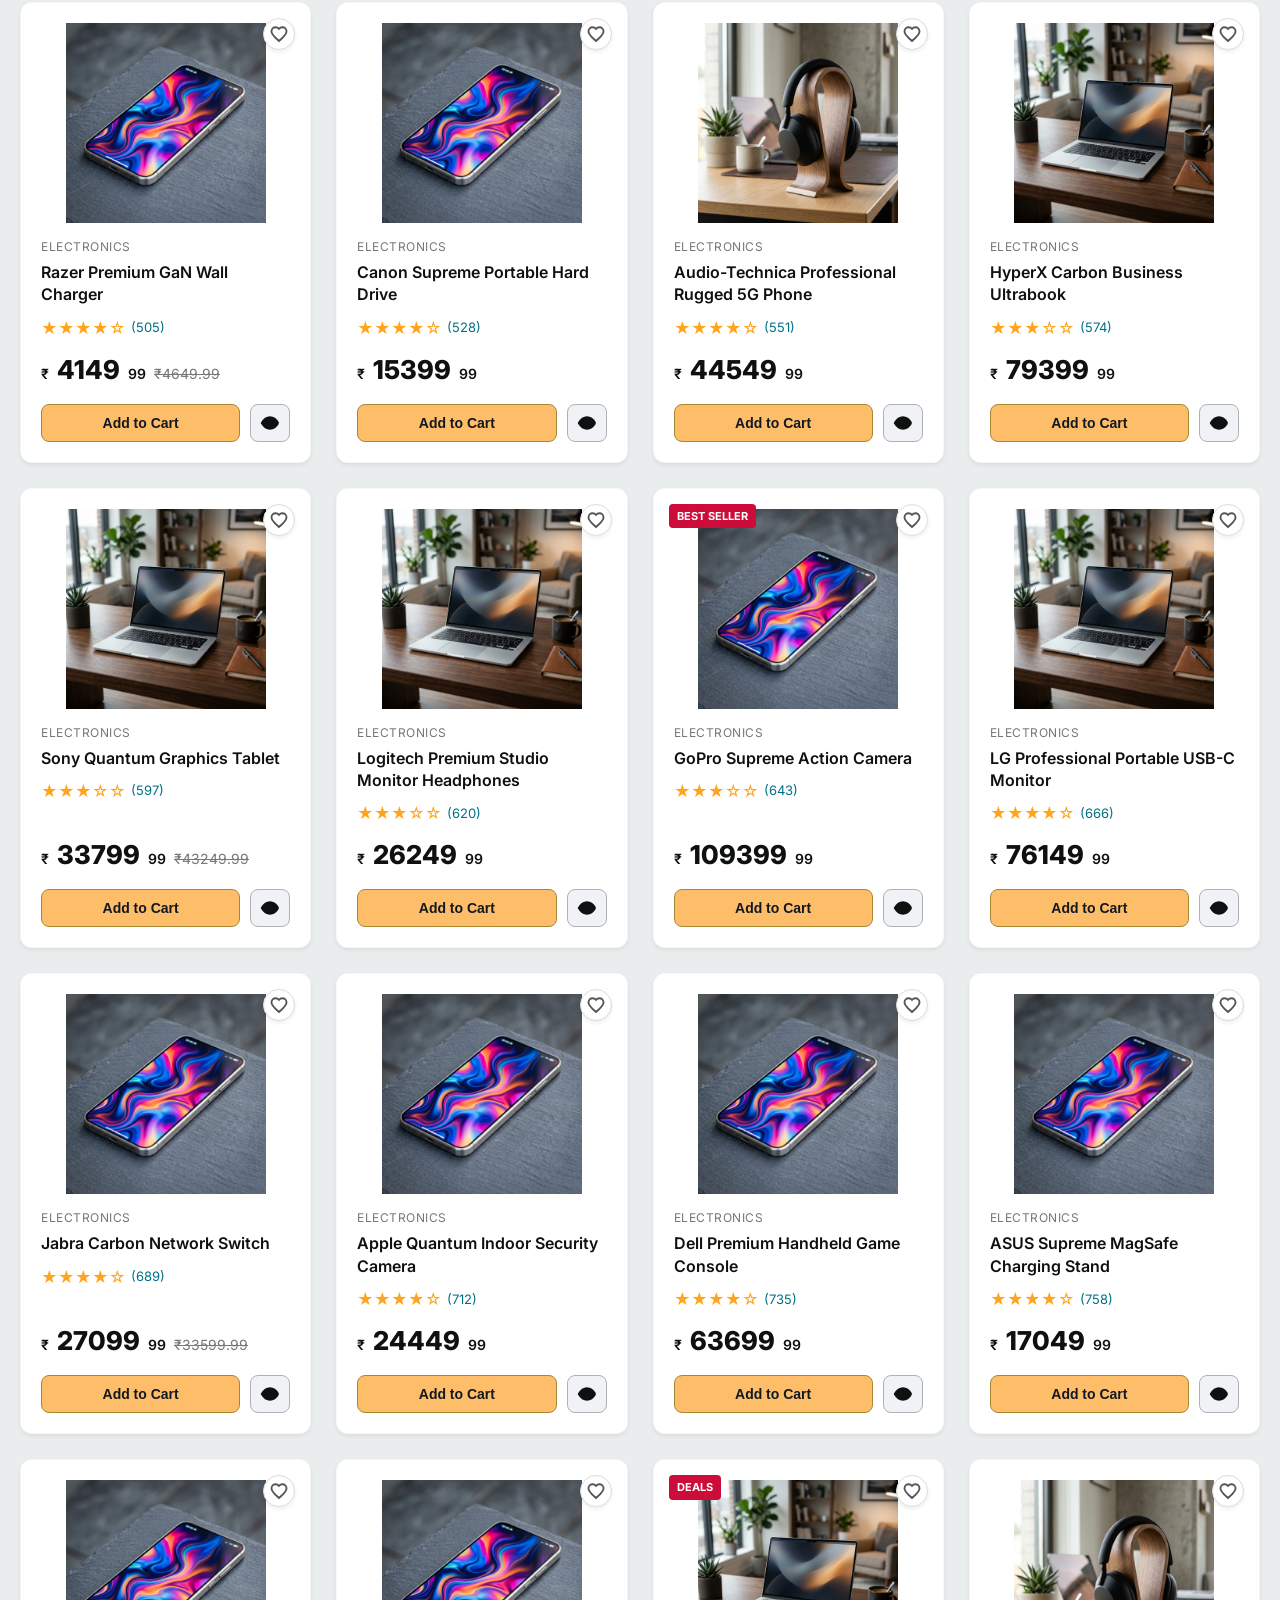
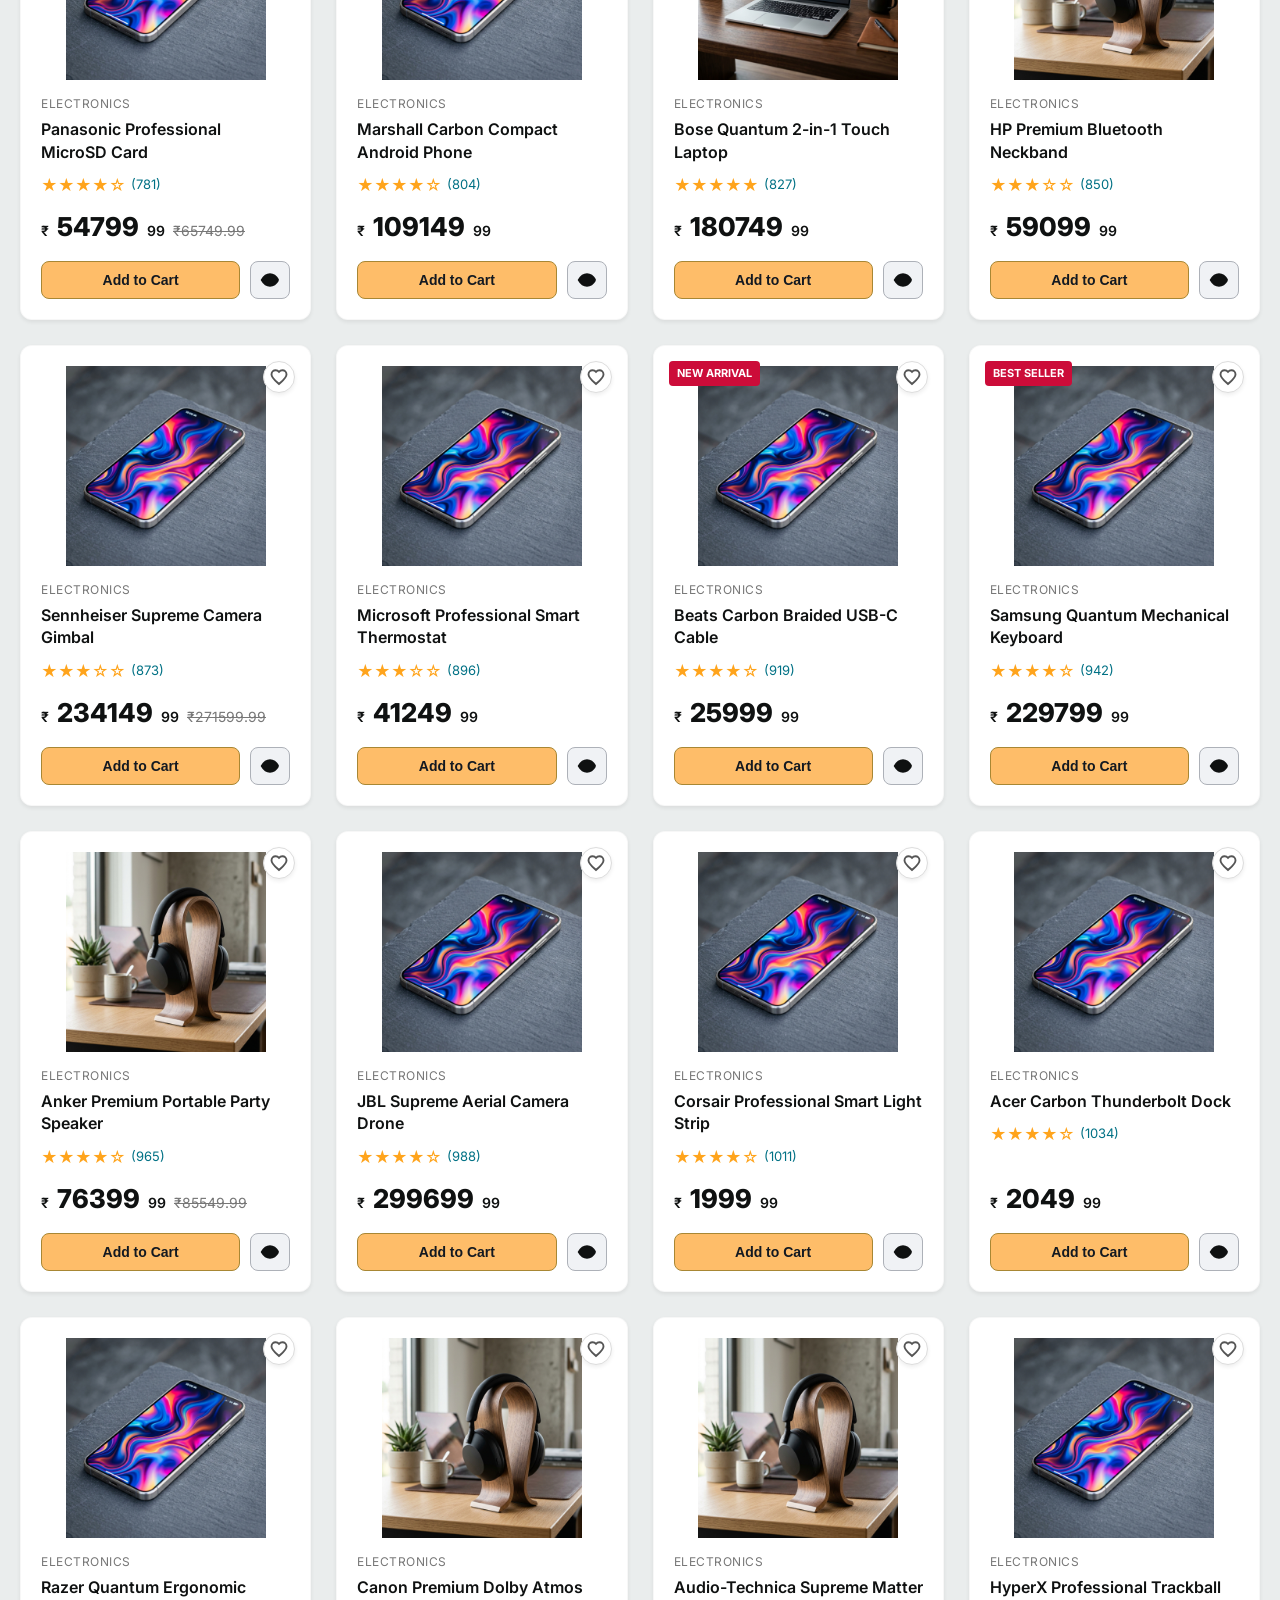
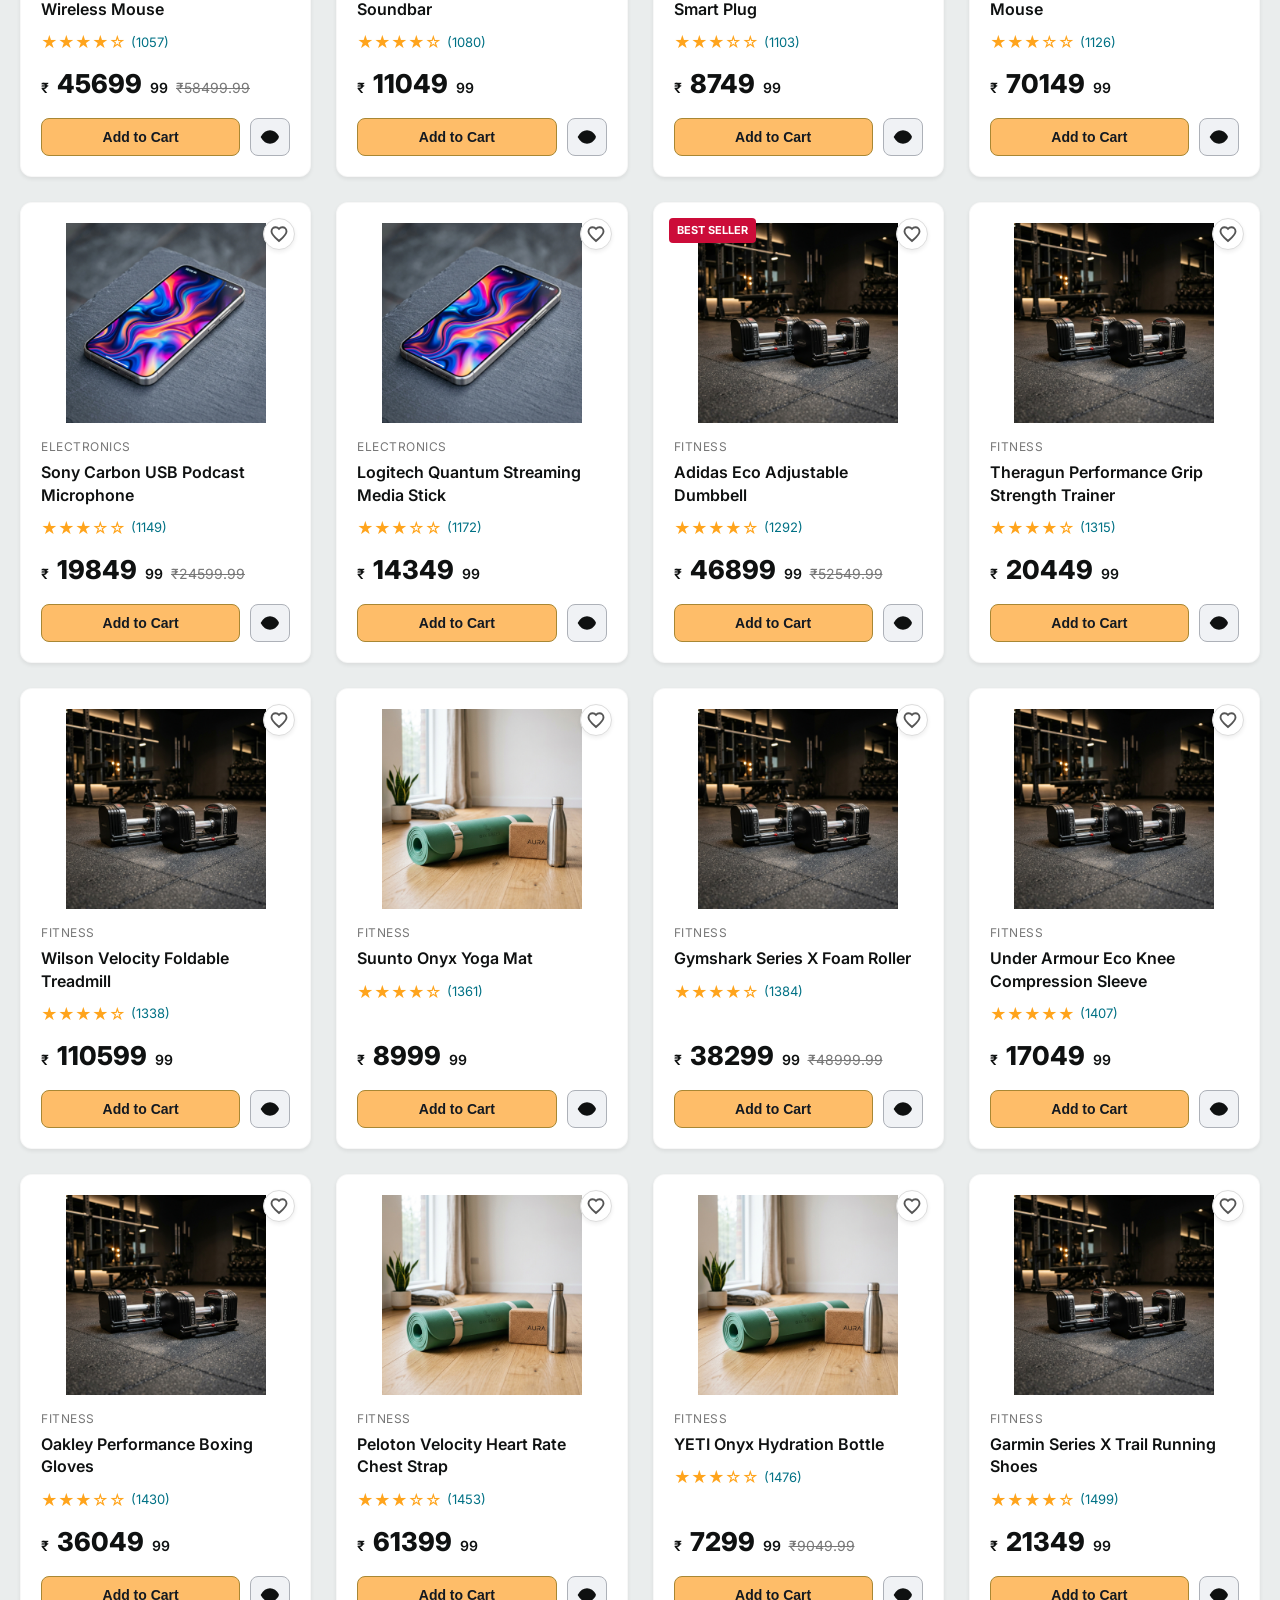
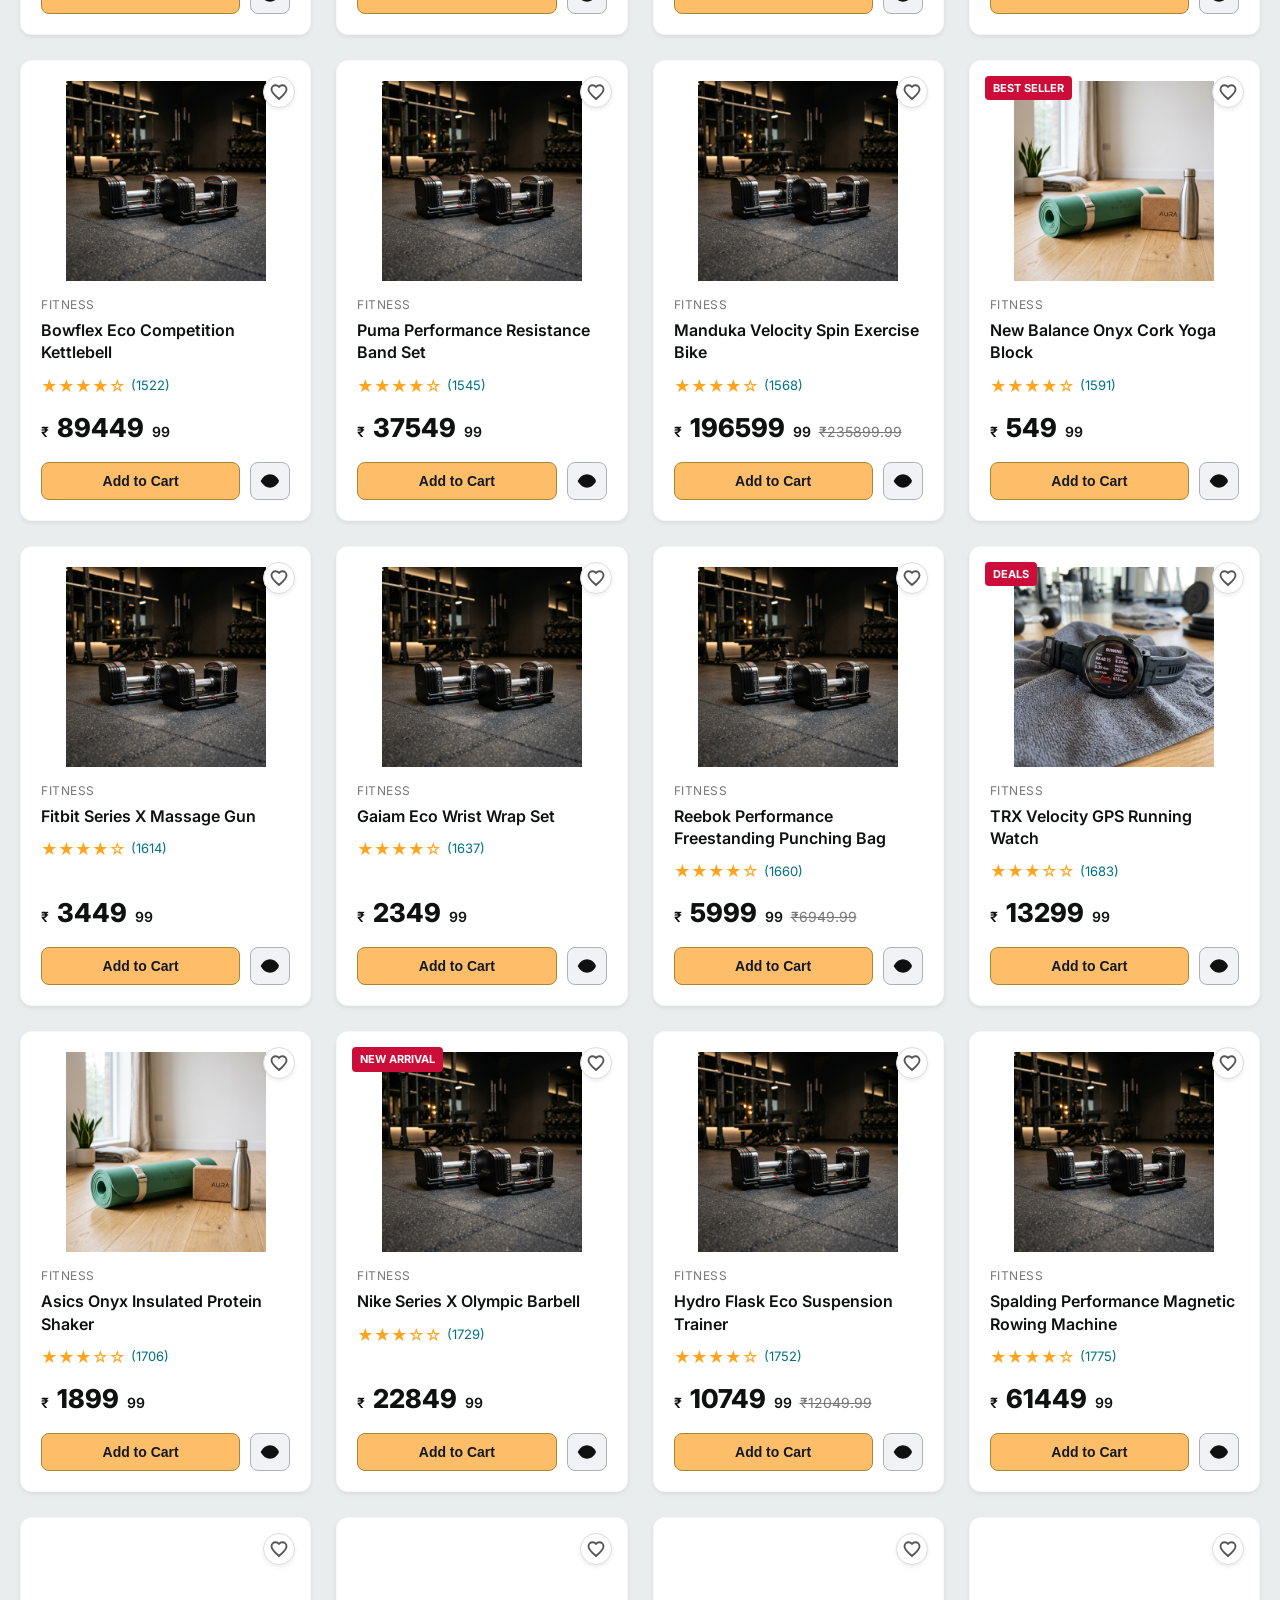
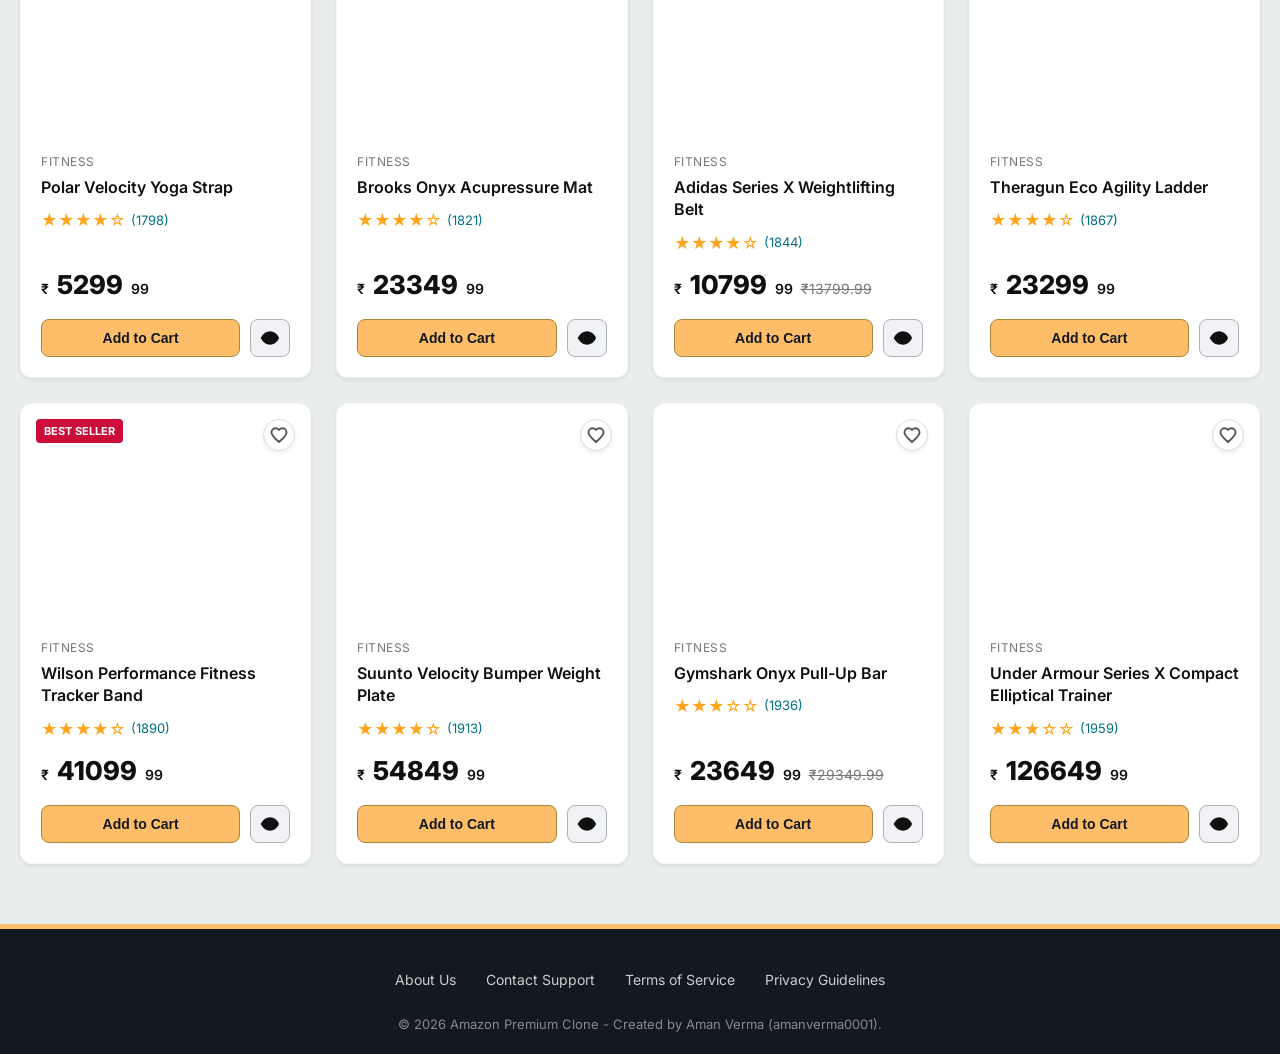
==== commit 03b73f7a: "feat: Add Glassmorphic Theme Toggle, Shimmering Skeletons loader, and Floating Support Widget" ====
--- a/amazon.html
+++ b/amazon.html
@@ -10,6 +10,14 @@
     <link rel="preconnect" href="https://fonts.googleapis.com">
     <link rel="preconnect" href="https://fonts.gstatic.com" crossorigin>
     <link href="https://fonts.googleapis.com/css2?family=Inter:wght@300;400;500;600;700;800&display=swap" rel="stylesheet">
+    <script>
+      (function() {
+        const savedTheme = localStorage.getItem("amazon-theme") || "light";
+        if (savedTheme === "dark") {
+          document.documentElement.classList.add("dark-theme");
+        }
+      })();
+    </script>
 </head>
 
 <body>
@@ -66,6 +74,24 @@
                     <span class="nav-opt-line-2">& Orders</span>
                 </div>
 
+                <!-- Glassmorphic Dark/Light Theme Toggle -->
+                <button id="theme-toggle-btn" class="theme-toggle-btn" onclick="toggleTheme()" title="Toggle Dark/Light Mode" aria-label="Toggle Dark/Light Mode">
+                  <svg class="sun-icon" viewBox="0 0 24 24" fill="none" stroke="currentColor" stroke-width="2">
+                    <circle cx="12" cy="12" r="5"></circle>
+                    <line x1="12" y1="1" x2="12" y2="3"></line>
+                    <line x1="12" y1="21" x2="12" y2="23"></line>
+                    <line x1="4.22" y1="4.22" x2="5.64" y2="5.64"></line>
+                    <line x1="18.36" y1="18.36" x2="19.78" y2="19.78"></line>
+                    <line x1="1" y1="12" x2="3" y2="12"></line>
+                    <line x1="21" y1="12" x2="23" y2="12"></line>
+                    <line x1="4.22" y1="19.78" x2="5.64" y2="18.36"></line>
+                    <line x1="18.36" y1="5.64" x2="19.78" y2="4.22"></line>
+                  </svg>
+                  <svg class="moon-icon" viewBox="0 0 24 24" fill="none" stroke="currentColor" stroke-width="2">
+                    <path d="M21 12.79A9 9 0 1 1 11.21 3 7 7 0 0 0 21 12.79z"></path>
+                  </svg>
+                </button>
+
                 <!-- Interactive Cart Trigger Badge -->
                 <div class="nav-cart" id="nav-cart-trigger" onclick="toggleCartDrawer(true)">
                     <svg viewBox="0 0 24 24">
@@ -442,11 +468,52 @@
             <a href="#" onclick="alert('Simulation Terms of Service Active')">Terms of Service</a>
             <a href="#" onclick="alert('Privacy Policy Verified')">Privacy Guidelines</a>
         </div>
-        <p class="footer-copyright">© 2026 Amazon Premium Clone - Created by Amandeep (amanverma0001).</p>
+        <p class="footer-copyright">© 2026 Amazon Premium Clone - Created by Aman Verma (amanverma0001).</p>
     </footer>
+
+    <!-- Floating Quick-Access Widget -->
+    <div class="floating-widget-container">
+        <button id="floating-widget-btn" class="floating-widget-btn" title="Premium Assistant" aria-label="Premium Assistant">
+            <svg viewBox="0 0 24 24" fill="none" stroke="currentColor" stroke-width="2" stroke-linecap="round" stroke-linejoin="round">
+                <path d="M21 15a2 2 0 0 1-2 2H7l-4 4V5a2 2 0 0 1 2-2h14a2 2 0 0 1 2 2z"></path>
+            </svg>
+            <span class="widget-badge" id="widget-badge-count" style="display: none;">0</span>
+        </button>
+
+        <div id="floating-widget-panel" class="floating-widget-panel">
+            <div class="widget-tabs">
+                <button class="widget-tab-btn active" data-tab="chat">💬 Chat Support</button>
+                <button class="widget-tab-btn" data-tab="cart">🛒 Quick Cart</button>
+                <button class="widget-tab-btn" data-tab="wishlist">❤️ Wishlist</button>
+            </div>
+
+            <div class="widget-content-area">
+                <div id="widget-pane-chat" class="widget-pane active">
+                    <div class="chat-messages-log" id="widget-chat-log"></div>
+                    <form class="chat-input-row" id="widget-chat-form">
+                        <input type="text" id="widget-chat-input" class="chat-input-field" placeholder="Ask about shipping, returns, orders..." autocomplete="off">
+                        <button type="submit" class="chat-send-btn" aria-label="Send message">
+                            <svg viewBox="0 0 24 24">
+                                <path d="M2.01 21L23 12 2.01 3 2 10l15 2-15 2z"/>
+                            </svg>
+                        </button>
+                    </form>
+                </div>
+
+                <div id="widget-pane-cart" class="widget-pane">
+                    <div id="widget-quick-cart-list" style="height: 100%;"></div>
+                </div>
+
+                <div id="widget-pane-wishlist" class="widget-pane">
+                    <div id="widget-quick-wishlist-list" style="height: 100%;"></div>
+                </div>
+            </div>
+        </div>
+    </div>
 
     <script src="image.js"></script>
     <script src="app.js?v=10"></script>
+    <script src="floating_widget.js"></script>
 </body>
 
 </html>
--- a/styles.css
+++ b/styles.css
@@ -7,11 +7,53 @@
   --amazon-text: #0f1111;
   --bg-main: #eaeded;
   --card-bg: #ffffff;
-  --border-color: #ddd;
+  --border-color: #dddddd;
   --transition-smooth: all 0.3s cubic-bezier(0.25, 0.8, 0.25, 1);
   --shadow-subtle: 0 2px 4px rgba(0,0,0,0.07);
   --shadow-premium: 0 12px 24px rgba(0,0,0,0.12);
   --font-family: 'Inter', system-ui, -apple-system, BlinkMacSystemFont, "Segoe UI", Roboto, sans-serif;
+
+  /* Glassmorphism/Dynamic additions */
+  --header-bg: var(--amazon-dark);
+  --subnav-bg: var(--amazon-light);
+  --glass-border: rgba(0, 0, 0, 0.05);
+  --card-hover-border: rgba(254, 189, 105, 0.3);
+  --input-bg: #ffffff;
+  --input-text: #0f1111;
+  --modal-bg: #ffffff;
+  --panel-bg: #ffffff;
+  --drawer-bg: #ffffff;
+  --btn-secondary-bg: #f0f2f5;
+  --btn-secondary-hover-bg: #e3e6e9;
+  --btn-secondary-border: #adb1b8;
+  --btn-secondary-hover-border: #a2a6ac;
+}
+
+html.dark-theme {
+  --amazon-dark: #0b0e14;
+  --amazon-light: #161e29;
+  --amazon-accent: #ffc275;
+  --amazon-accent-hover: #ffa834;
+  --amazon-text: #f0f2f5;
+  --bg-main: #0f131a;
+  --card-bg: rgba(22, 30, 41, 0.65);
+  --border-color: rgba(255, 255, 255, 0.08);
+  --shadow-subtle: 0 4px 12px rgba(0, 0, 0, 0.2);
+  --shadow-premium: 0 16px 36px rgba(0, 0, 0, 0.45), 0 0 15px rgba(255, 194, 117, 0.04);
+
+  --header-bg: rgba(11, 14, 20, 0.85);
+  --subnav-bg: rgba(22, 30, 41, 0.8);
+  --glass-border: rgba(255, 255, 255, 0.08);
+  --card-hover-border: rgba(255, 194, 117, 0.35);
+  --input-bg: rgba(15, 19, 26, 0.8);
+  --input-text: #ffffff;
+  --modal-bg: rgba(15, 19, 26, 0.85);
+  --panel-bg: rgba(22, 30, 41, 0.7);
+  --drawer-bg: rgba(11, 14, 20, 0.85);
+  --btn-secondary-bg: rgba(255, 255, 255, 0.05);
+  --btn-secondary-hover-bg: rgba(255, 255, 255, 0.1);
+  --btn-secondary-border: rgba(255, 255, 255, 0.15);
+  --btn-secondary-hover-border: rgba(255, 255, 255, 0.25);
 }
 
 * {
@@ -52,13 +94,16 @@
 }
 
 .nav-main {
-  background-color: var(--amazon-dark);
+  background-color: var(--header-bg);
+  backdrop-filter: blur(12px);
+  -webkit-backdrop-filter: blur(12px);
   color: white;
   display: flex;
   align-items: center;
   justify-content: space-between;
   padding: 10px 20px;
   gap: 15px;
+  border-bottom: 1px solid var(--glass-border);
 }
 
 .brand-logo {
@@ -121,7 +166,8 @@
   height: 42px;
   border-radius: 6px;
   overflow: hidden;
-  background-color: white;
+  background-color: var(--input-bg);
+  border: 1px solid var(--border-color);
   transition: var(--transition-smooth);
 }
 
@@ -130,15 +176,16 @@
 }
 
 .search-select {
-  background-color: #f3f3f3;
+  background-color: var(--btn-secondary-bg);
   border: none;
   padding: 0 15px;
   font-family: inherit;
   font-size: 14px;
-  color: #555;
+  color: var(--amazon-text);
   cursor: pointer;
   outline: none;
-  border-right: 1px solid #ddd;
+  border-right: 1px solid var(--border-color);
+  transition: var(--transition-smooth);
 }
 
 .search-input {
@@ -148,6 +195,8 @@
   font-size: 16px;
   outline: none;
   font-family: inherit;
+  background-color: transparent;
+  color: var(--input-text);
 }
 
 .search-btn {
@@ -242,13 +291,16 @@
 
 /* Sub-navigation bar */
 .nav-sub {
-  background-color: var(--amazon-light);
+  background-color: var(--subnav-bg);
+  backdrop-filter: blur(12px);
+  -webkit-backdrop-filter: blur(12px);
   color: white;
   display: flex;
   align-items: center;
   padding: 8px 20px;
   gap: 15px;
   font-size: 14px;
+  border-bottom: 1px solid var(--glass-border);
 }
 
 .nav-sub-item {
@@ -729,9 +781,9 @@
 }
 
 .btn-secondary {
-  background-color: #f0f2f5;
+  background-color: var(--btn-secondary-bg);
   color: var(--amazon-text);
-  border: 1px solid #adb1b8;
+  border: 1px solid var(--btn-secondary-border);
   border-radius: 8px;
   width: 40px;
   display: flex;
@@ -742,14 +794,14 @@
 }
 
 .btn-secondary:hover {
-  background-color: #e3e6e9;
-  border-color: #a2a6ac;
+  background-color: var(--btn-secondary-hover-bg);
+  border-color: var(--btn-secondary-hover-border);
 }
 
 .btn-secondary svg {
   width: 20px;
   height: 20px;
-  fill: #333;
+  fill: var(--amazon-text);
 }
 
 /* Wishlist Manager Section */
@@ -761,10 +813,10 @@
 }
 
 .wishlist-card {
-  border: 1px solid #ddd;
+  border: 1px solid var(--border-color);
   border-radius: 8px;
   padding: 15px;
-  background: white;
+  background: var(--card-bg);
   display: flex;
   flex-direction: column;
 }
@@ -795,7 +847,10 @@
   right: -420px;
   width: 420px;
   height: 100%;
-  background-color: white;
+  background-color: var(--drawer-bg);
+  backdrop-filter: blur(16px);
+  -webkit-backdrop-filter: blur(16px);
+  border-left: 1px solid var(--glass-border);
   box-shadow: -5px 0 25px rgba(0,0,0,0.15);
   z-index: 1001;
   display: flex;
@@ -809,7 +864,8 @@
 
 .cart-header {
   padding: 20px;
-  background-color: var(--amazon-dark);
+  background-color: var(--header-bg);
+  border-bottom: 1px solid var(--glass-border);
   color: white;
   display: flex;
   align-items: center;
@@ -902,7 +958,9 @@
   display: flex;
   align-items: center;
   gap: 5px;
-  border: 1px solid #ccc;
+  border: 1px solid var(--border-color);
+  background-color: var(--btn-secondary-bg);
+  color: var(--amazon-text);
   border-radius: 4px;
   padding: 2px 6px;
 }
@@ -914,6 +972,7 @@
   font-weight: 800;
   font-size: 16px;
   padding: 0 5px;
+  color: var(--amazon-text);
 }
 
 .cart-item-qty span {
@@ -937,7 +996,7 @@
 
 .cart-footer {
   padding: 20px;
-  background-color: #f7f7f7;
+  background-color: var(--btn-secondary-bg);
   border-top: 1px solid var(--border-color);
 }
 
@@ -990,7 +1049,10 @@
 }
 
 .modal-content {
-  background-color: white;
+  background-color: var(--modal-bg);
+  backdrop-filter: blur(16px);
+  -webkit-backdrop-filter: blur(16px);
+  border: 1px solid var(--glass-border);
   width: 90%;
   max-width: 850px;
   border-radius: 12px;
@@ -1013,20 +1075,21 @@
   border: none;
   font-size: 30px;
   cursor: pointer;
-  color: #888;
+  color: var(--amazon-text);
+  opacity: 0.6;
   z-index: 10;
   transition: var(--transition-smooth);
 }
 
 .close-modal-btn:hover {
-  color: #333;
+  opacity: 1;
 }
 
 /* Multi-tab layout for Enhanced Product Details */
 .quickview-tabs-nav {
   display: flex;
-  border-bottom: 1px solid #ddd;
-  background: #f7f7f7;
+  border-bottom: 1px solid var(--border-color);
+  background: var(--btn-secondary-bg);
   padding-left: 20px;
 }
 
@@ -1036,19 +1099,21 @@
   border-bottom: 3px solid transparent;
   padding: 12px 20px;
   font-weight: 700;
-  color: #555;
+  color: var(--amazon-text);
+  opacity: 0.7;
   cursor: pointer;
   transition: var(--transition-smooth);
   font-size: 14px;
 }
 
 .quickview-tab-btn:hover {
-  color: var(--amazon-dark);
+  opacity: 1;
 }
 
 .quickview-tab-btn.active {
-  color: #c45500;
-  border-bottom-color: #c45500;
+  color: var(--amazon-accent);
+  border-bottom-color: var(--amazon-accent);
+  opacity: 1;
 }
 
 .quickview-tab-content {
@@ -1143,23 +1208,25 @@
 
 .specs-table th, .specs-table td {
   padding: 12px;
-  border-bottom: 1px solid #eee;
+  border-bottom: 1px solid var(--border-color);
   text-align: left;
+  color: var(--amazon-text);
 }
 
 .specs-table th {
-  background-color: #f7f7f7;
+  background-color: var(--btn-secondary-bg);
   font-weight: 700;
   width: 35%;
 }
 
 /* Reviews List Styles & Review Builder Form */
 .review-builder-box {
-  background-color: #f9f9f9;
-  border: 1px solid #e2e2e2;
+  background-color: var(--panel-bg);
+  border: 1px solid var(--border-color);
   border-radius: 8px;
   padding: 20px;
   margin-top: 30px;
+  color: var(--amazon-text);
 }
 
 .star-rating-input {
@@ -1206,14 +1273,14 @@
   left: 0;
   width: 100%;
   height: 2px;
-  background-color: #ddd;
+  background-color: var(--border-color);
   z-index: 1;
 }
 
 .step-indicator {
   position: relative;
   z-index: 2;
-  background-color: white;
+  background-color: var(--modal-bg);
   padding: 0 15px;
   font-size: 14px;
   font-weight: 700;
@@ -1228,7 +1295,8 @@
   width: 30px;
   height: 30px;
   border-radius: 50%;
-  background-color: #eee;
+  background-color: var(--btn-secondary-bg);
+  color: var(--amazon-text);
   display: flex;
   align-items: center;
   justify-content: center;
@@ -1236,7 +1304,7 @@
 }
 
 .step-indicator.active {
-  color: var(--amazon-light);
+  color: var(--amazon-accent);
 }
 
 .step-indicator.active span {
@@ -1267,7 +1335,7 @@
 .checkout-pane h3 {
   font-size: 20px;
   margin-bottom: 20px;
-  color: var(--amazon-dark);
+  color: var(--amazon-text);
 }
 
 .form-group {
@@ -1279,16 +1347,20 @@
   font-size: 14px;
   font-weight: 600;
   margin-bottom: 6px;
+  color: var(--amazon-text);
 }
 
 .form-control {
   width: 100%;
   padding: 10px;
-  border: 1px solid #ccc;
+  border: 1px solid var(--border-color);
+  background-color: var(--input-bg);
+  color: var(--input-text);
   border-radius: 6px;
   font-family: inherit;
   font-size: 15px;
   outline: none;
+  transition: var(--transition-smooth);
 }
 
 .form-control:focus {
@@ -1476,3 +1548,586 @@
 .hide {
   display: none !important;
 }
+
+/* ================= THEME TOGGLE BUTTON & GLASSMORPHISM ================= */
+.theme-toggle-btn {
+  background: rgba(255, 255, 255, 0.08);
+  border: 1px solid rgba(255, 255, 255, 0.15);
+  color: white;
+  width: 40px;
+  height: 40px;
+  border-radius: 50%;
+  display: flex;
+  align-items: center;
+  justify-content: center;
+  cursor: pointer;
+  position: relative;
+  overflow: hidden;
+  transition: var(--transition-smooth);
+  box-shadow: 0 4px 12px rgba(0, 0, 0, 0.1);
+  backdrop-filter: blur(4px);
+  -webkit-backdrop-filter: blur(4px);
+  padding: 0;
+}
+
+.theme-toggle-btn:hover {
+  background: rgba(255, 255, 255, 0.15);
+  border-color: var(--amazon-accent);
+  transform: scale(1.08);
+  box-shadow: 0 4px 16px rgba(254, 189, 105, 0.2);
+}
+
+.theme-toggle-btn svg {
+  width: 20px;
+  height: 20px;
+  position: absolute;
+  transition: transform 0.5s cubic-bezier(0.34, 1.56, 0.64, 1), opacity 0.3s ease;
+}
+
+/* Default state: Moon icon visible (Light theme shows dark toggle) */
+.theme-toggle-btn .sun-icon {
+  opacity: 0;
+  transform: rotate(90deg) scale(0);
+}
+
+.theme-toggle-btn .moon-icon {
+  opacity: 1;
+  transform: rotate(0) scale(1);
+  color: var(--amazon-accent);
+}
+
+/* Dark theme active state: Sun icon visible */
+html.dark-theme .theme-toggle-btn .sun-icon {
+  opacity: 1;
+  transform: rotate(0) scale(1);
+  color: var(--amazon-accent);
+}
+
+html.dark-theme .theme-toggle-btn .moon-icon {
+  opacity: 0;
+  transform: rotate(-90deg) scale(0);
+}
+
+html.dark-theme .theme-toggle-btn {
+  background: rgba(0, 0, 0, 0.3);
+  border-color: rgba(255, 255, 255, 0.1);
+}
+
+/* Global heading color overrides for dark mode to defeat inline styles */
+html.dark-theme .dashboard-view-panel h2,
+html.dark-theme .dashboard-view-panel h3,
+html.dark-theme .dashboard-view-panel h4,
+html.dark-theme .dashboard-view-panel p,
+html.dark-theme .checkout-layout h2,
+html.dark-theme .checkout-layout h3,
+html.dark-theme .checkout-layout h4,
+html.dark-theme .checkout-layout p,
+html.dark-theme .checkout-layout label,
+html.dark-theme .modal-content h2,
+html.dark-theme .modal-content h3,
+html.dark-theme .modal-content h4,
+html.dark-theme .modal-content p,
+html.dark-theme .modal-content td,
+html.dark-theme .modal-content label {
+  color: var(--amazon-text) !important;
+}
+
+html.dark-theme .quickview-desc {
+  color: var(--amazon-text) !important;
+  opacity: 0.85;
+}
+
+html.dark-theme .slide-content {
+  background: rgba(15, 19, 26, 0.85) !important;
+  border-left-color: var(--amazon-accent-hover) !important;
+}
+
+html.dark-theme .slide-content h2 {
+  color: var(--amazon-text) !important;
+}
+
+html.dark-theme .slide-content p {
+  color: var(--amazon-text) !important;
+  opacity: 0.85;
+}
+
+html.dark-theme .empty-cart-msg p {
+  color: var(--amazon-text) !important;
+  opacity: 0.7;
+}
+
+html.dark-theme .cart-item-title {
+  color: var(--amazon-text) !important;
+}
+
+html.dark-theme .cart-item-img,
+html.dark-theme .product-image-box {
+  background-color: #ffffff !important; /* Keep white card background for consistent product render */
+}
+
+/* ================= SHIMMERING LOADING SKELETONS ================= */
+.skeleton-card {
+  background-color: var(--card-bg);
+  border-radius: 12px;
+  padding: 20px;
+  border: 1px solid var(--border-color);
+  display: flex;
+  flex-direction: column;
+  height: 380px;
+  position: relative;
+  overflow: hidden;
+}
+
+.skeleton-shimmer {
+  background-image: linear-gradient(90deg, 
+    rgba(255,255,255,0) 0%, 
+    rgba(255,255,255,0.25) 20%, 
+    rgba(255,255,255,0.5) 60%, 
+    rgba(255,255,255,0) 100%
+  );
+  background-size: 200% 100%;
+  animation: shimmer 1.5s infinite;
+  position: absolute;
+  top: 0;
+  left: 0;
+  width: 100%;
+  height: 100%;
+}
+
+html.dark-theme .skeleton-shimmer {
+  background-image: linear-gradient(90deg, 
+    rgba(255,255,255,0) 0%, 
+    rgba(255,255,255,0.06) 20%, 
+    rgba(255,255,255,0.15) 60%, 
+    rgba(255,255,255,0) 100%
+  );
+}
+
+.skeleton-image {
+  height: 200px;
+  background-color: rgba(0,0,0,0.04);
+  border-radius: 8px;
+  margin-bottom: 15px;
+}
+
+html.dark-theme .skeleton-image {
+  background-color: rgba(255,255,255,0.04);
+}
+
+.skeleton-text {
+  height: 16px;
+  background-color: rgba(0,0,0,0.04);
+  border-radius: 4px;
+  margin-bottom: 10px;
+}
+
+html.dark-theme .skeleton-text {
+  background-color: rgba(255,255,255,0.04);
+}
+
+.skeleton-text.short {
+  width: 60%;
+}
+
+.skeleton-text.category {
+  width: 40%;
+  height: 12px;
+}
+
+.skeleton-text.rating {
+  width: 50%;
+  height: 14px;
+}
+
+.skeleton-text.price {
+  width: 30%;
+  height: 22px;
+  margin-top: auto;
+  margin-bottom: 15px;
+}
+
+.skeleton-actions {
+  display: flex;
+  gap: 10px;
+}
+
+.skeleton-btn-1 {
+  flex: 1;
+  height: 38px;
+  background-color: rgba(0,0,0,0.04);
+  border-radius: 8px;
+}
+
+.skeleton-btn-2 {
+  width: 40px;
+  height: 38px;
+  background-color: rgba(0,0,0,0.04);
+  border-radius: 8px;
+}
+
+html.dark-theme .skeleton-btn-1,
+html.dark-theme .skeleton-btn-2 {
+  background-color: rgba(255,255,255,0.04);
+}
+
+@keyframes shimmer {
+  0% {
+    background-position: -200% 0;
+  }
+  100% {
+    background-position: 200% 0;
+  }
+}
+
+.fade-in-element {
+  animation: fadeInEffect 0.5s ease-out forwards;
+}
+
+@keyframes fadeInEffect {
+  from { opacity: 0; transform: translateY(8px); }
+  to { opacity: 1; transform: translateY(0); }
+}
+
+/* ================= FLOATING QUICK-ACCESS WIDGET ================= */
+.floating-widget-container {
+  position: fixed;
+  bottom: 25px;
+  right: 25px;
+  z-index: 9999;
+  font-family: var(--font-family);
+}
+
+.floating-widget-btn {
+  width: 60px;
+  height: 60px;
+  border-radius: 50%;
+  background: linear-gradient(135deg, var(--amazon-accent) 0%, var(--amazon-accent-hover) 100%);
+  border: none;
+  color: var(--amazon-dark);
+  cursor: pointer;
+  box-shadow: 0 8px 24px rgba(243, 168, 71, 0.4);
+  display: flex;
+  align-items: center;
+  justify-content: center;
+  transition: var(--transition-smooth);
+  position: relative;
+}
+
+.floating-widget-btn:hover {
+  transform: translateY(-4px) rotate(8deg);
+  box-shadow: 0 12px 28px rgba(243, 168, 71, 0.55);
+}
+
+.floating-widget-btn svg {
+  width: 28px;
+  height: 28px;
+  fill: var(--amazon-dark);
+  transition: var(--transition-smooth);
+}
+
+.floating-widget-btn .widget-badge {
+  position: absolute;
+  top: -2px;
+  right: -2px;
+  background-color: #cc0c39;
+  color: white;
+  font-size: 11px;
+  font-weight: 800;
+  border-radius: 50%;
+  width: 22px;
+  height: 22px;
+  display: flex;
+  align-items: center;
+  justify-content: center;
+  border: 2px solid white;
+}
+
+html.dark-theme .floating-widget-btn .widget-badge {
+  border-color: var(--amazon-dark);
+}
+
+.floating-widget-panel {
+  position: absolute;
+  bottom: 75px;
+  right: 0;
+  width: 380px;
+  height: 520px;
+  background-color: var(--modal-bg);
+  backdrop-filter: blur(20px);
+  -webkit-backdrop-filter: blur(20px);
+  border: 1px solid var(--glass-border);
+  border-radius: 16px;
+  box-shadow: var(--shadow-premium);
+  display: flex;
+  flex-direction: column;
+  overflow: hidden;
+  opacity: 0;
+  transform: translateY(20px) scale(0.95);
+  pointer-events: none;
+  transition: all 0.35s cubic-bezier(0.25, 0.8, 0.25, 1);
+}
+
+.floating-widget-panel.active {
+  opacity: 1;
+  transform: translateY(0) scale(1);
+  pointer-events: auto;
+}
+
+/* Tabs Nav styling */
+.widget-tabs {
+  display: flex;
+  background-color: var(--btn-secondary-bg);
+  border-bottom: 1px solid var(--border-color);
+  padding: 5px 5px 0 5px;
+}
+
+.widget-tab-btn {
+  flex: 1;
+  background: none;
+  border: none;
+  padding: 12px 5px;
+  font-size: 13px;
+  font-weight: 700;
+  color: var(--amazon-text);
+  opacity: 0.65;
+  cursor: pointer;
+  text-align: center;
+  border-radius: 8px 8px 0 0;
+  border-bottom: 3px solid transparent;
+  transition: var(--transition-smooth);
+}
+
+.widget-tab-btn:hover {
+  opacity: 1;
+}
+
+.widget-tab-btn.active {
+  opacity: 1;
+  color: var(--amazon-accent-hover);
+  border-bottom-color: var(--amazon-accent-hover);
+  background-color: var(--modal-bg);
+}
+
+/* Tab panes contents */
+.widget-content-area {
+  flex: 1;
+  overflow-y: auto;
+  position: relative;
+}
+
+.widget-pane {
+  display: none;
+  height: 100%;
+  flex-direction: column;
+  padding: 15px;
+}
+
+.widget-pane.active {
+  display: flex;
+}
+
+/* Chatpane specific styling */
+.chat-messages-log {
+  flex: 1;
+  overflow-y: auto;
+  padding: 5px;
+  display: flex;
+  flex-direction: column;
+  gap: 12px;
+  margin-bottom: 10px;
+}
+
+.chat-bubble {
+  max-width: 80%;
+  padding: 10px 14px;
+  border-radius: 12px;
+  font-size: 13px;
+  line-height: 1.4;
+  word-wrap: break-word;
+  animation: messageFadeIn 0.3s ease;
+}
+
+.chat-bubble.bot {
+  background-color: var(--btn-secondary-bg);
+  color: var(--amazon-text);
+  align-self: flex-start;
+  border-bottom-left-radius: 2px;
+  border: 1px solid var(--border-color);
+}
+
+.chat-bubble.user {
+  background-color: var(--amazon-accent);
+  color: var(--amazon-dark);
+  align-self: flex-end;
+  border-bottom-right-radius: 2px;
+  font-weight: 500;
+}
+
+@keyframes messageFadeIn {
+  from { opacity: 0; transform: translateY(5px); }
+  to { opacity: 1; transform: translateY(0); }
+}
+
+.chat-input-row {
+  display: flex;
+  gap: 8px;
+  border-top: 1px solid var(--border-color);
+  padding-top: 12px;
+}
+
+.chat-input-field {
+  flex: 1;
+  padding: 8px 12px;
+  border-radius: 20px;
+  border: 1px solid var(--border-color);
+  background-color: var(--input-bg);
+  color: var(--input-text);
+  outline: none;
+  font-family: inherit;
+  font-size: 13px;
+  transition: var(--transition-smooth);
+}
+
+.chat-input-field:focus {
+  border-color: var(--amazon-accent-hover);
+}
+
+.chat-send-btn {
+  background-color: var(--amazon-accent);
+  border: none;
+  border-radius: 50%;
+  width: 36px;
+  height: 36px;
+  display: flex;
+  align-items: center;
+  justify-content: center;
+  cursor: pointer;
+  transition: var(--transition-smooth);
+}
+
+.chat-send-btn:hover {
+  background-color: var(--amazon-accent-hover);
+}
+
+.chat-send-btn svg {
+  width: 16px;
+  height: 16px;
+  fill: var(--amazon-dark);
+}
+
+/* Quick List formatting inside widget drawer */
+.widget-quick-list {
+  display: flex;
+  flex-direction: column;
+  gap: 12px;
+  overflow-y: auto;
+  max-height: 100%;
+}
+
+.widget-list-item {
+  display: flex;
+  gap: 10px;
+  padding-bottom: 10px;
+  border-bottom: 1px solid var(--border-color);
+  align-items: center;
+}
+
+.widget-list-item img {
+  width: 50px;
+  height: 50px;
+  object-fit: contain;
+  border-radius: 6px;
+  background-color: white;
+  border: 1px solid var(--border-color);
+  padding: 2px;
+}
+
+.widget-list-details {
+  flex: 1;
+  min-width: 0;
+}
+
+.widget-list-title {
+  font-size: 12px;
+  font-weight: 600;
+  color: var(--amazon-text);
+  white-space: nowrap;
+  overflow: hidden;
+  text-overflow: ellipsis;
+  margin-bottom: 2px;
+}
+
+.widget-list-price {
+  font-size: 12px;
+  font-weight: 700;
+  color: var(--amazon-text);
+}
+
+.widget-list-action-btn {
+  background: none;
+  border: none;
+  color: #cc0c39;
+  font-size: 11px;
+  font-weight: 700;
+  cursor: pointer;
+}
+
+.widget-list-action-btn:hover {
+  text-decoration: underline;
+}
+
+.widget-empty-msg {
+  display: flex;
+  flex-direction: column;
+  align-items: center;
+  justify-content: center;
+  height: 100%;
+  color: #888;
+  text-align: center;
+  gap: 10px;
+  padding: 40px 10px;
+}
+
+.widget-empty-msg svg {
+  width: 50px;
+  height: 50px;
+  fill: #bbb;
+}
+
+.chat-typing-bubble {
+  align-self: flex-start;
+  background-color: var(--btn-secondary-bg);
+  border: 1px solid var(--border-color);
+  border-radius: 12px;
+  border-bottom-left-radius: 2px;
+  padding: 10px 14px;
+  display: flex;
+  gap: 4px;
+  align-items: center;
+  animation: messageFadeIn 0.3s ease;
+}
+
+.chat-typing-dot {
+  width: 6px;
+  height: 6px;
+  background-color: var(--amazon-text);
+  opacity: 0.4;
+  border-radius: 50%;
+  animation: typingDotJump 1.4s infinite ease-in-out both;
+}
+
+.chat-typing-dot:nth-child(1) { animation-delay: -0.32s; }
+.chat-typing-dot:nth-child(2) { animation-delay: -0.16s; }
+
+@keyframes typingDotJump {
+  0%, 80%, 100% { transform: scale(0); }
+  40% { transform: scale(1); }
+}
+
+@media (max-width: 480px) {
+  .floating-widget-panel {
+    width: calc(100vw - 50px);
+    right: 0px;
+    height: 460px;
+  }
+}
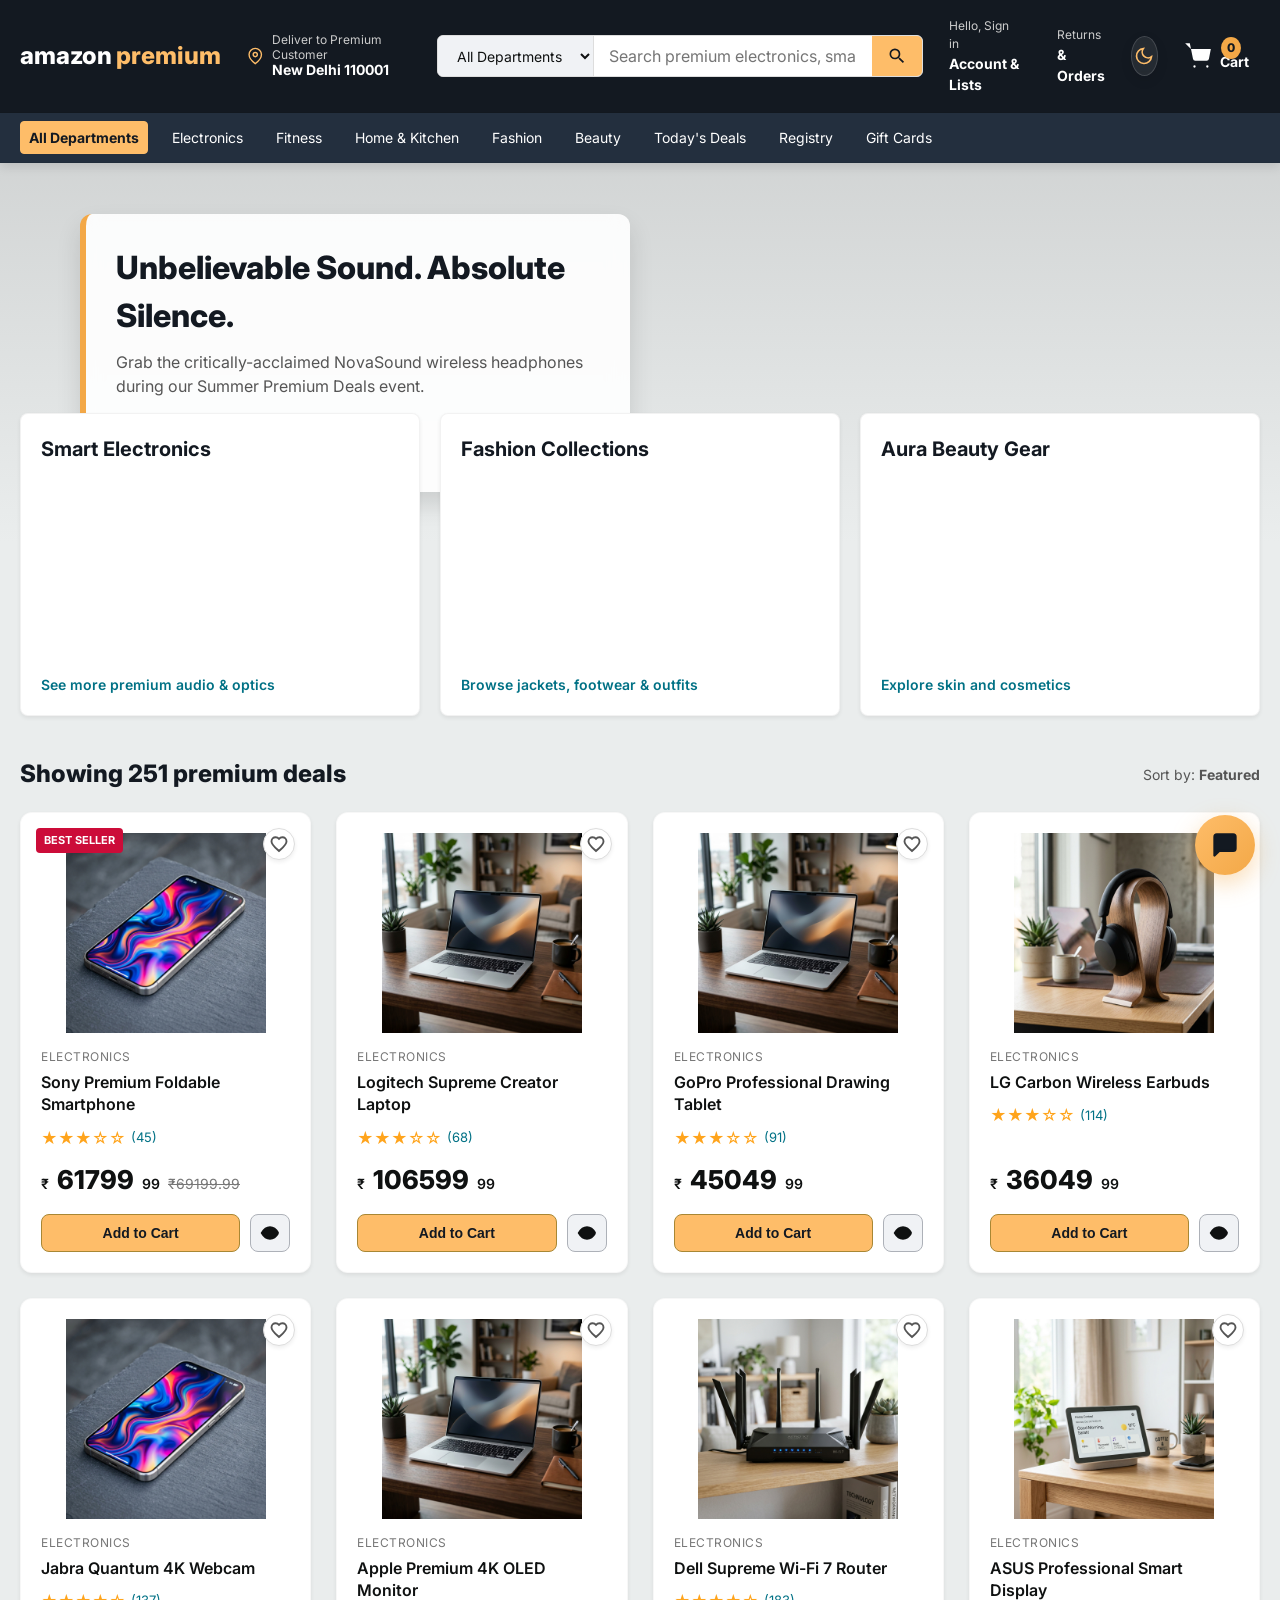
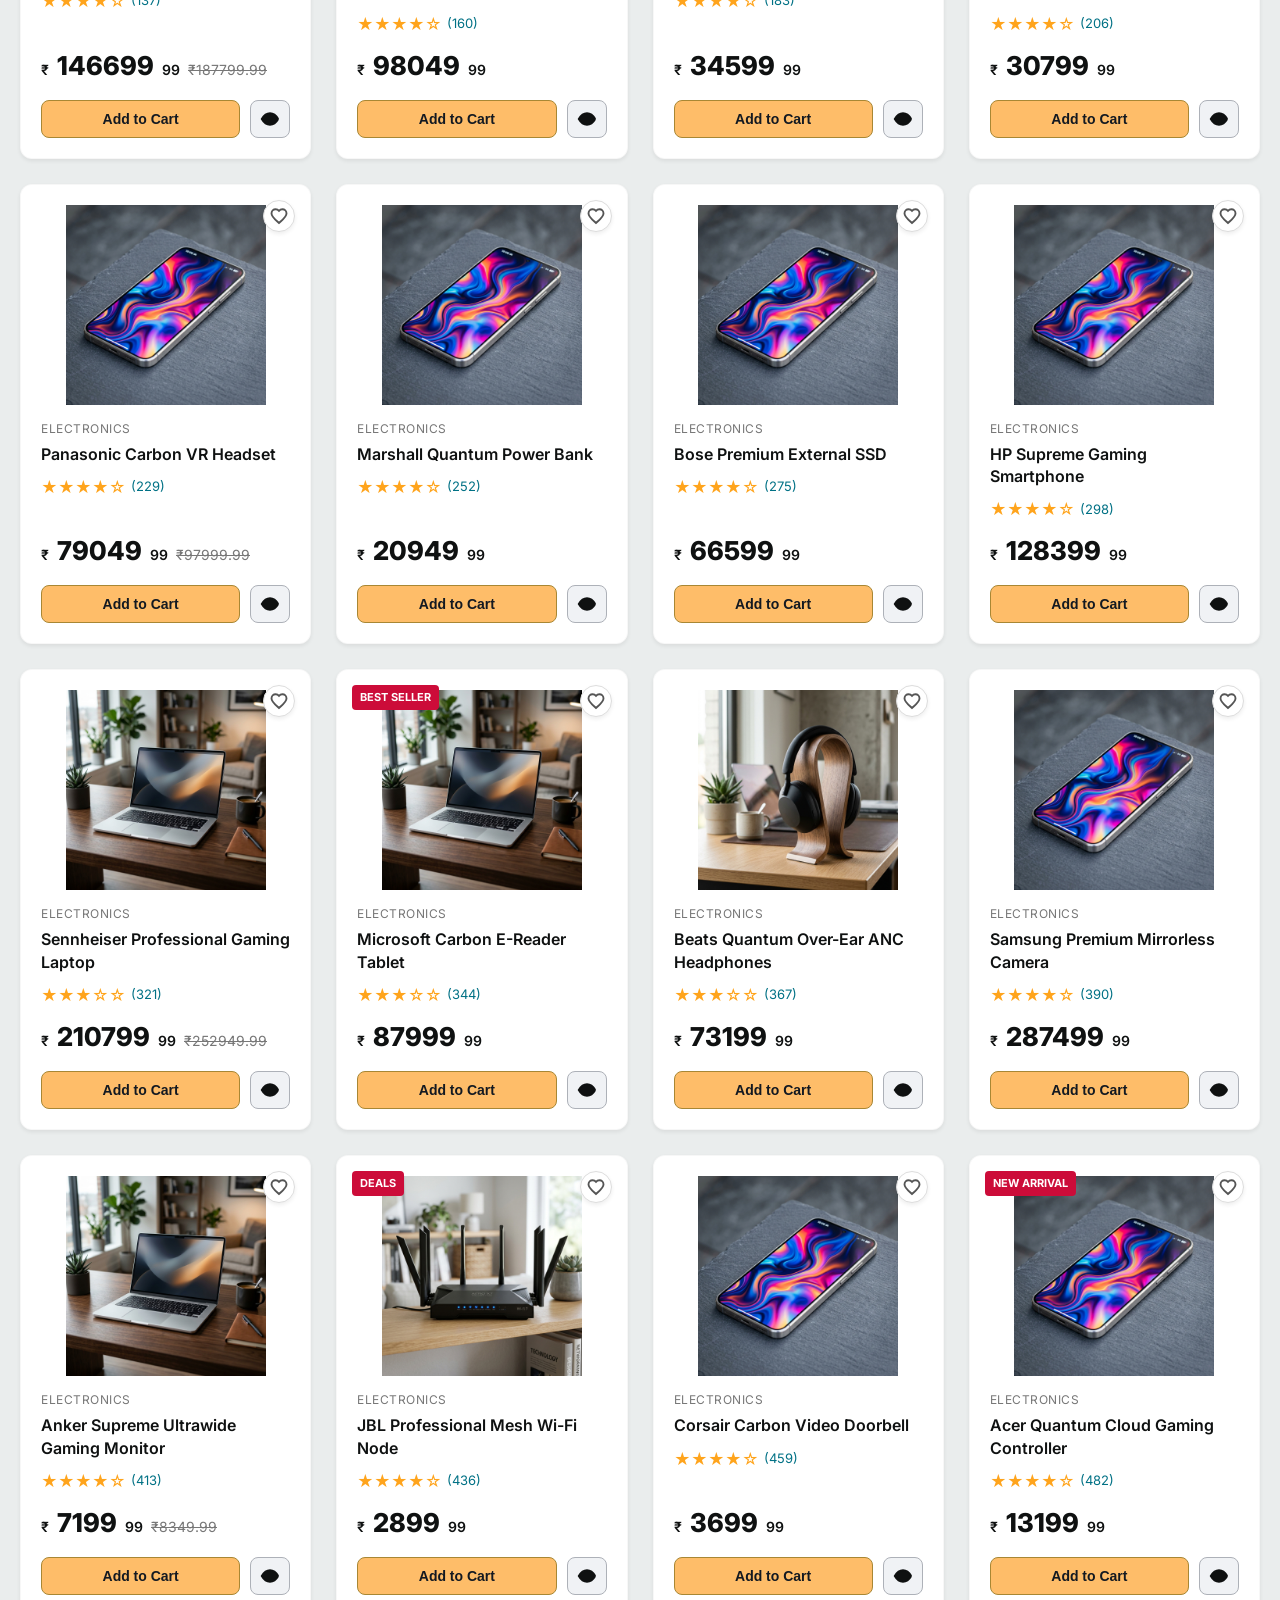
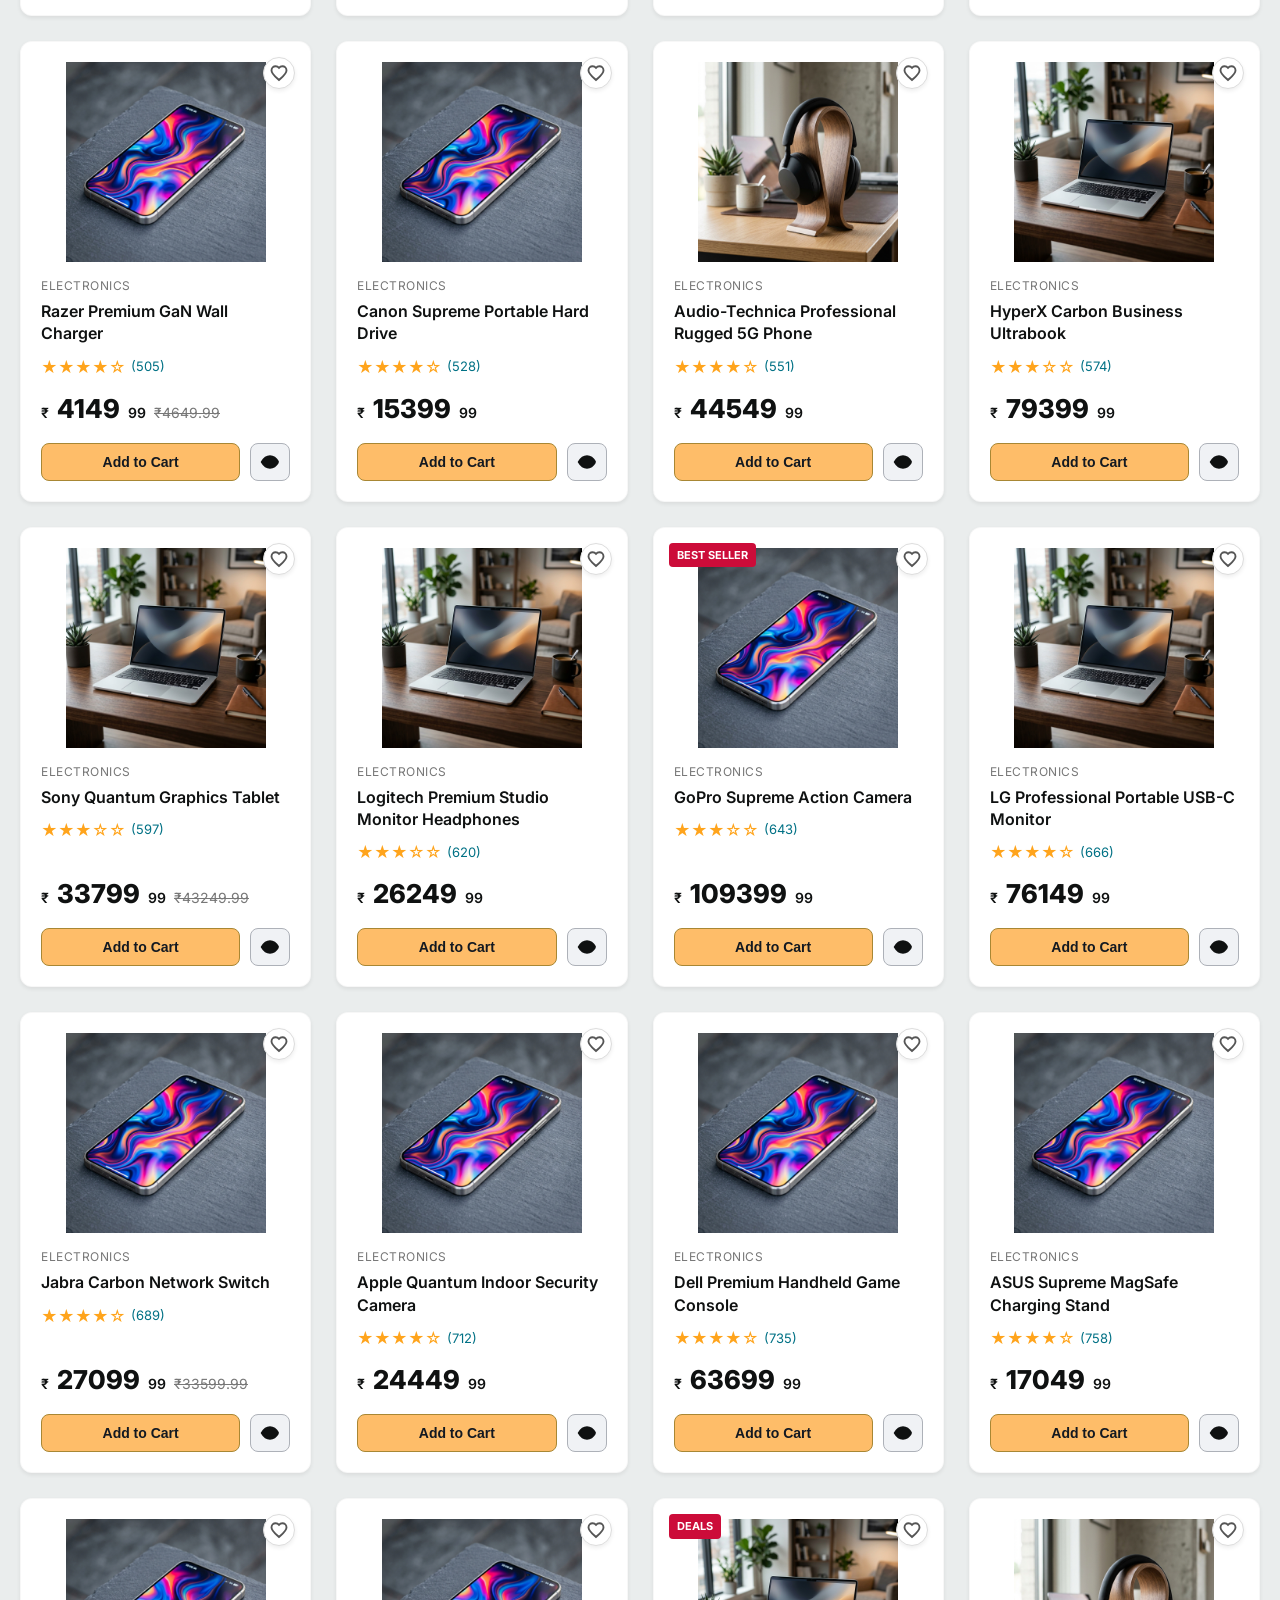
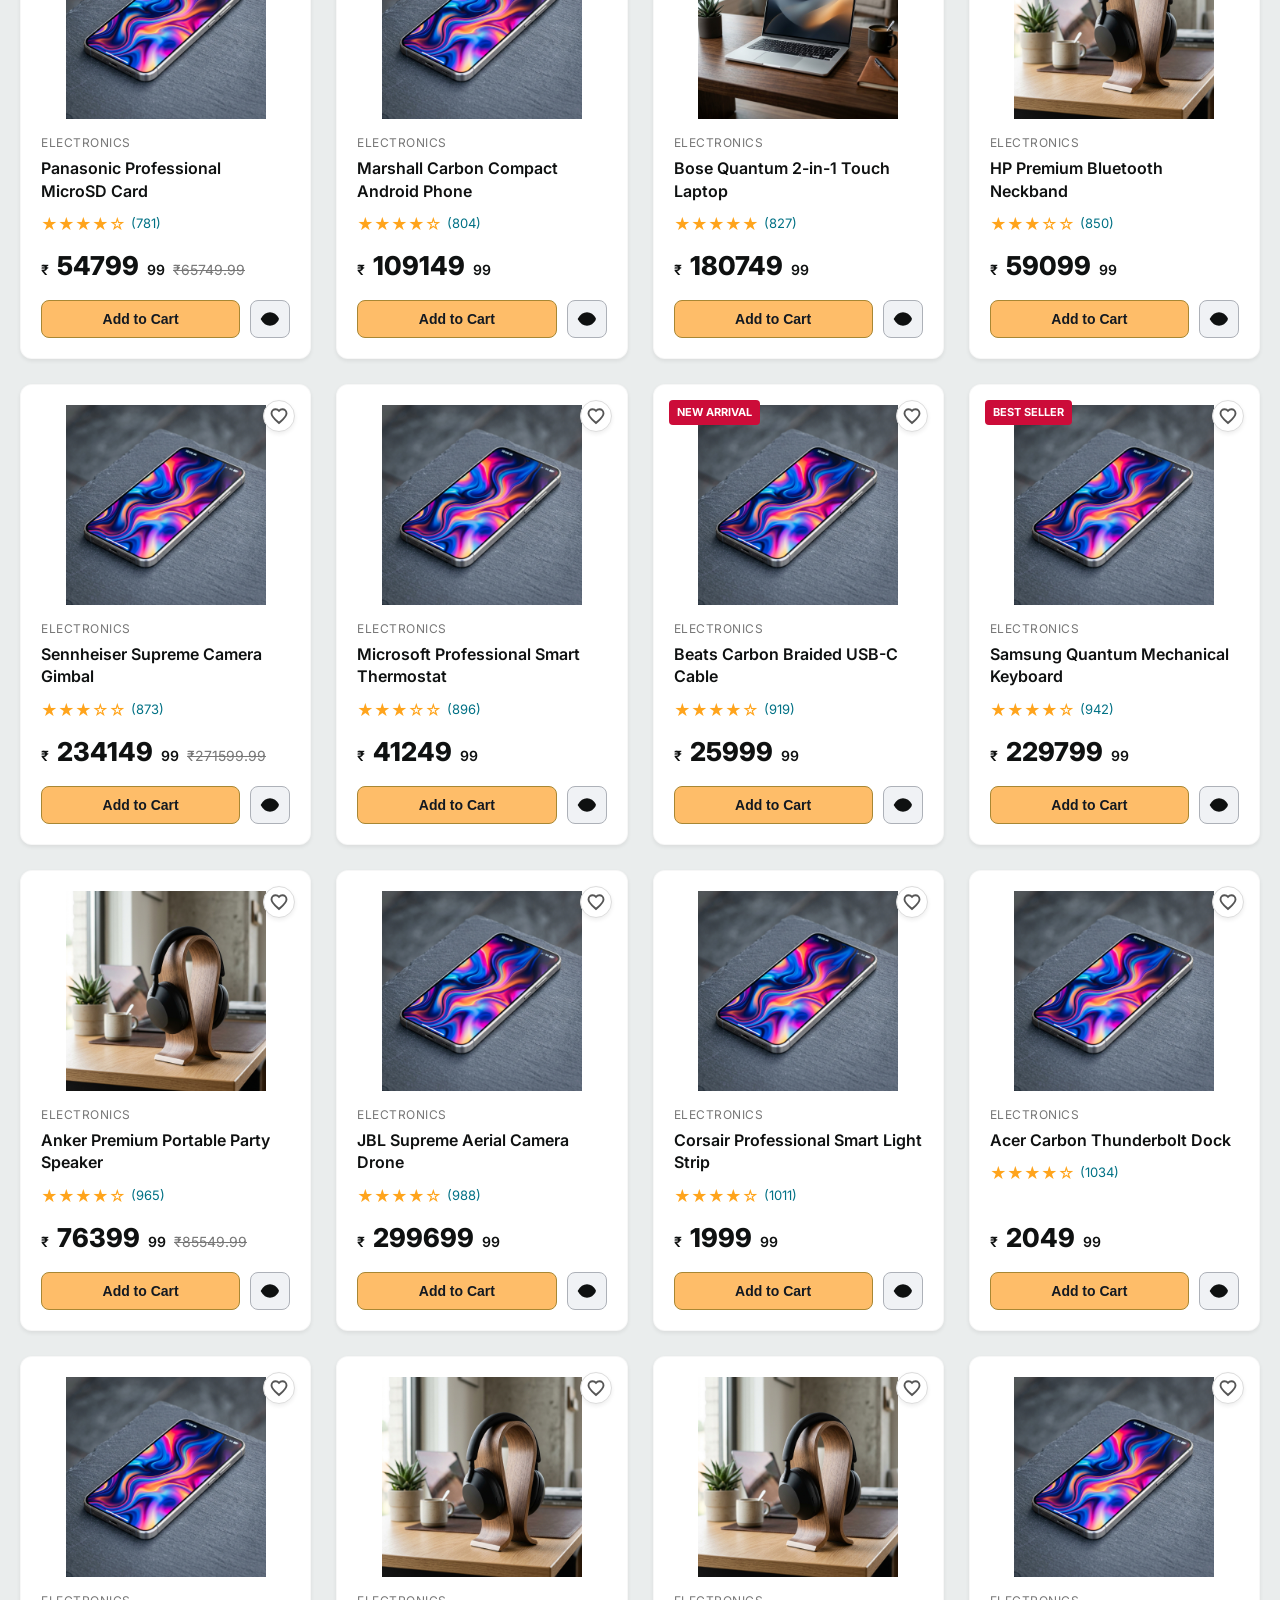
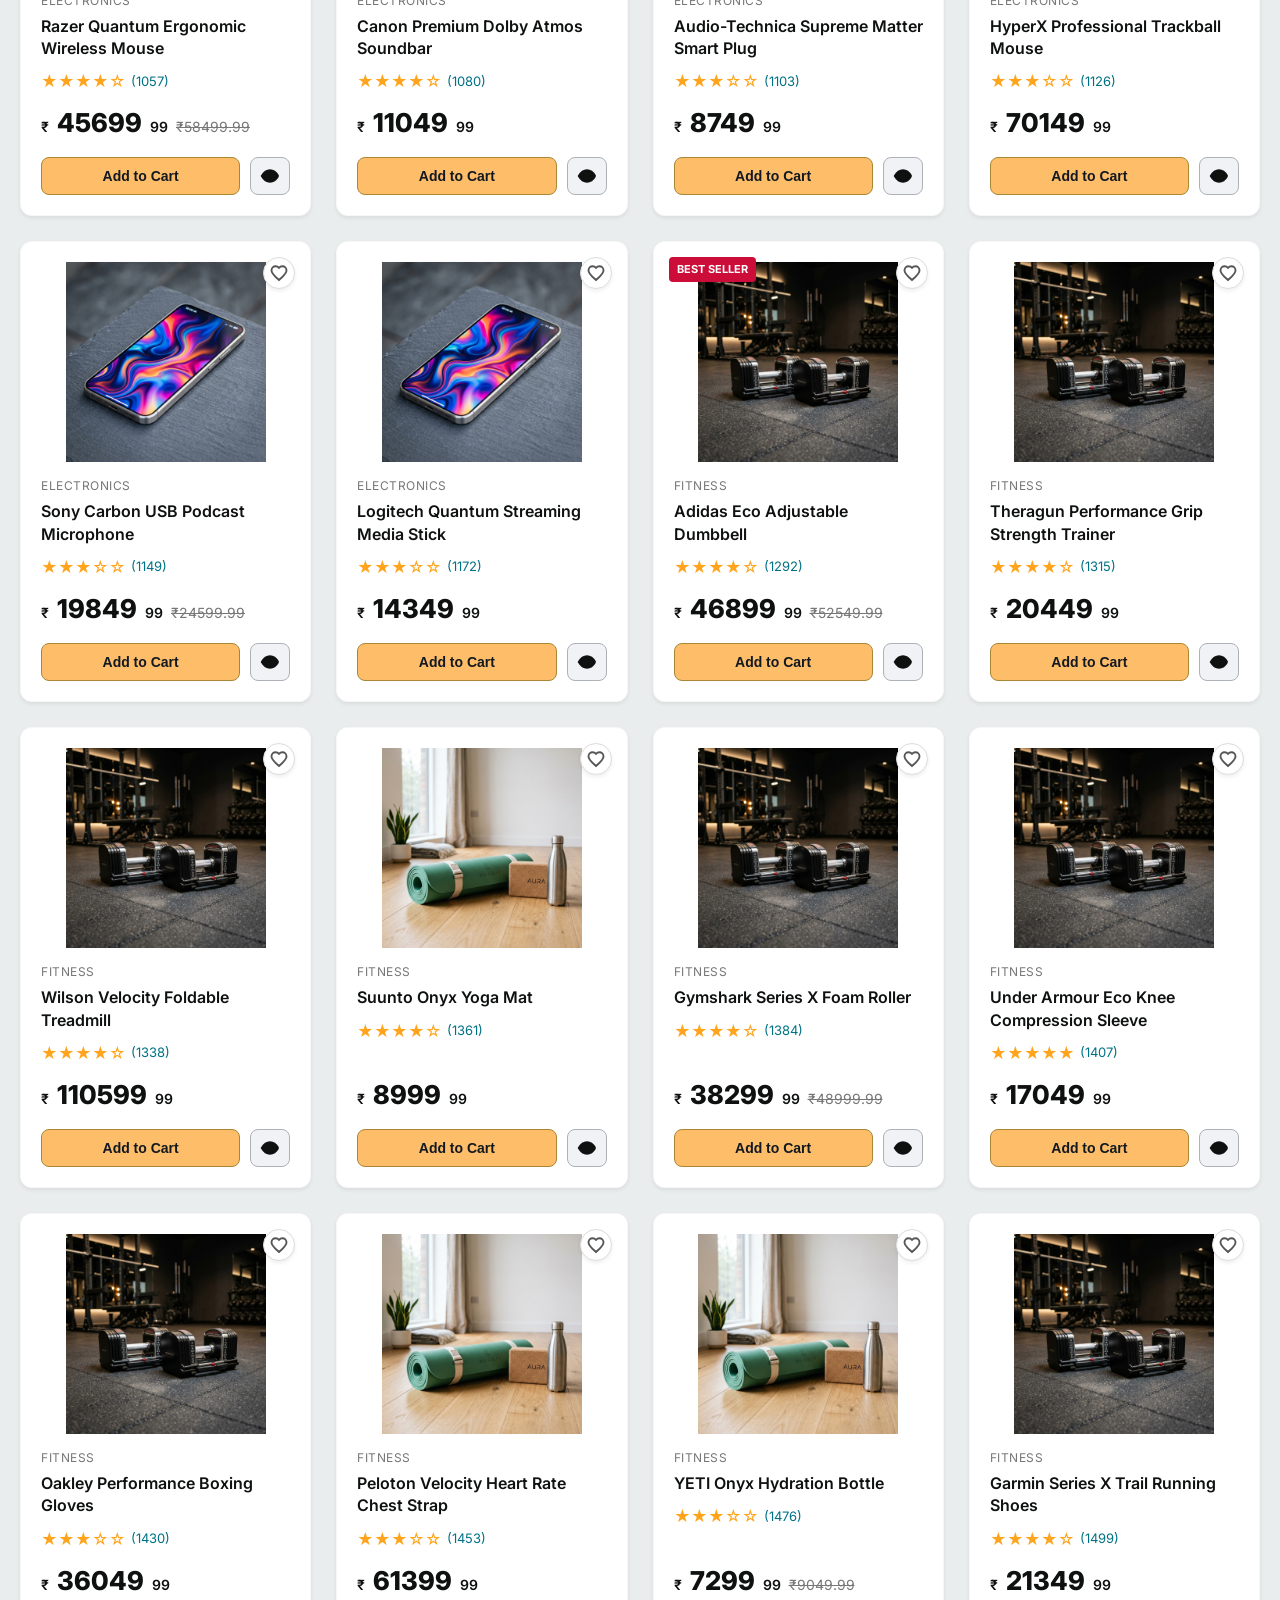
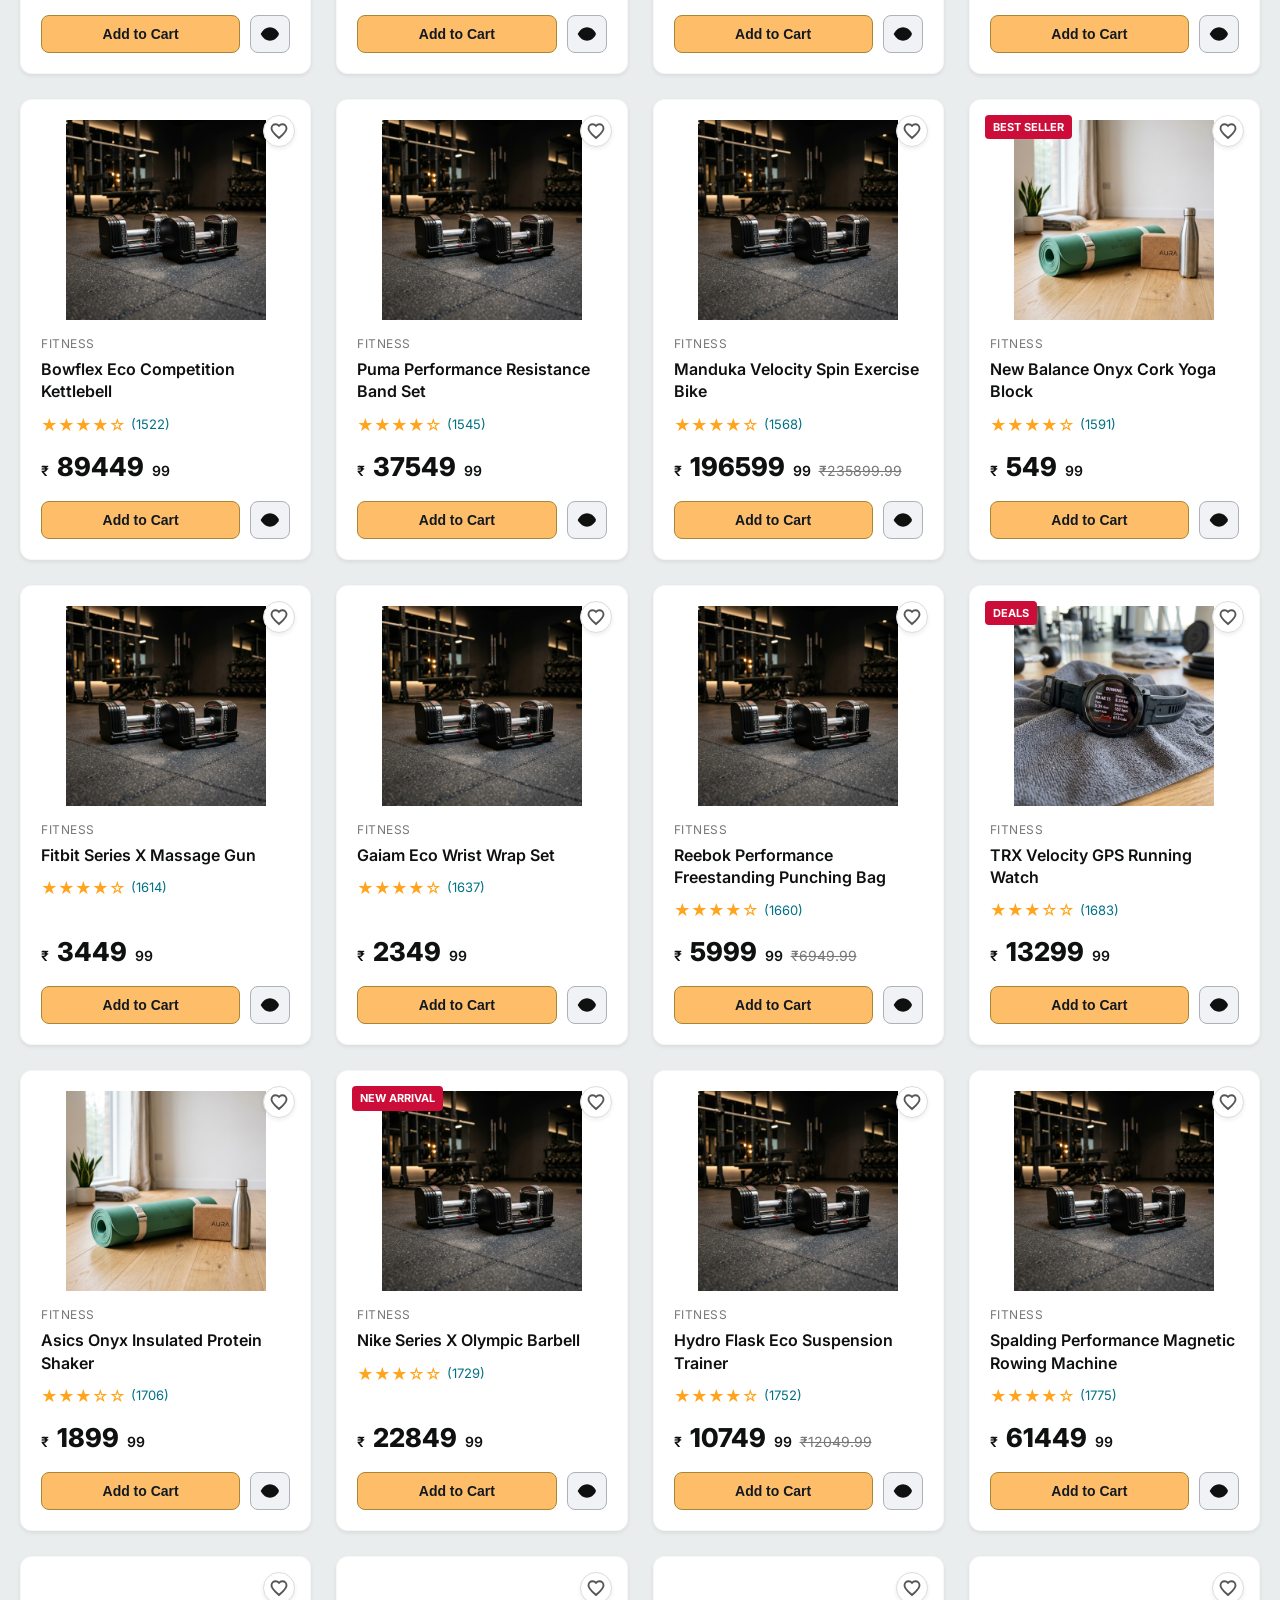
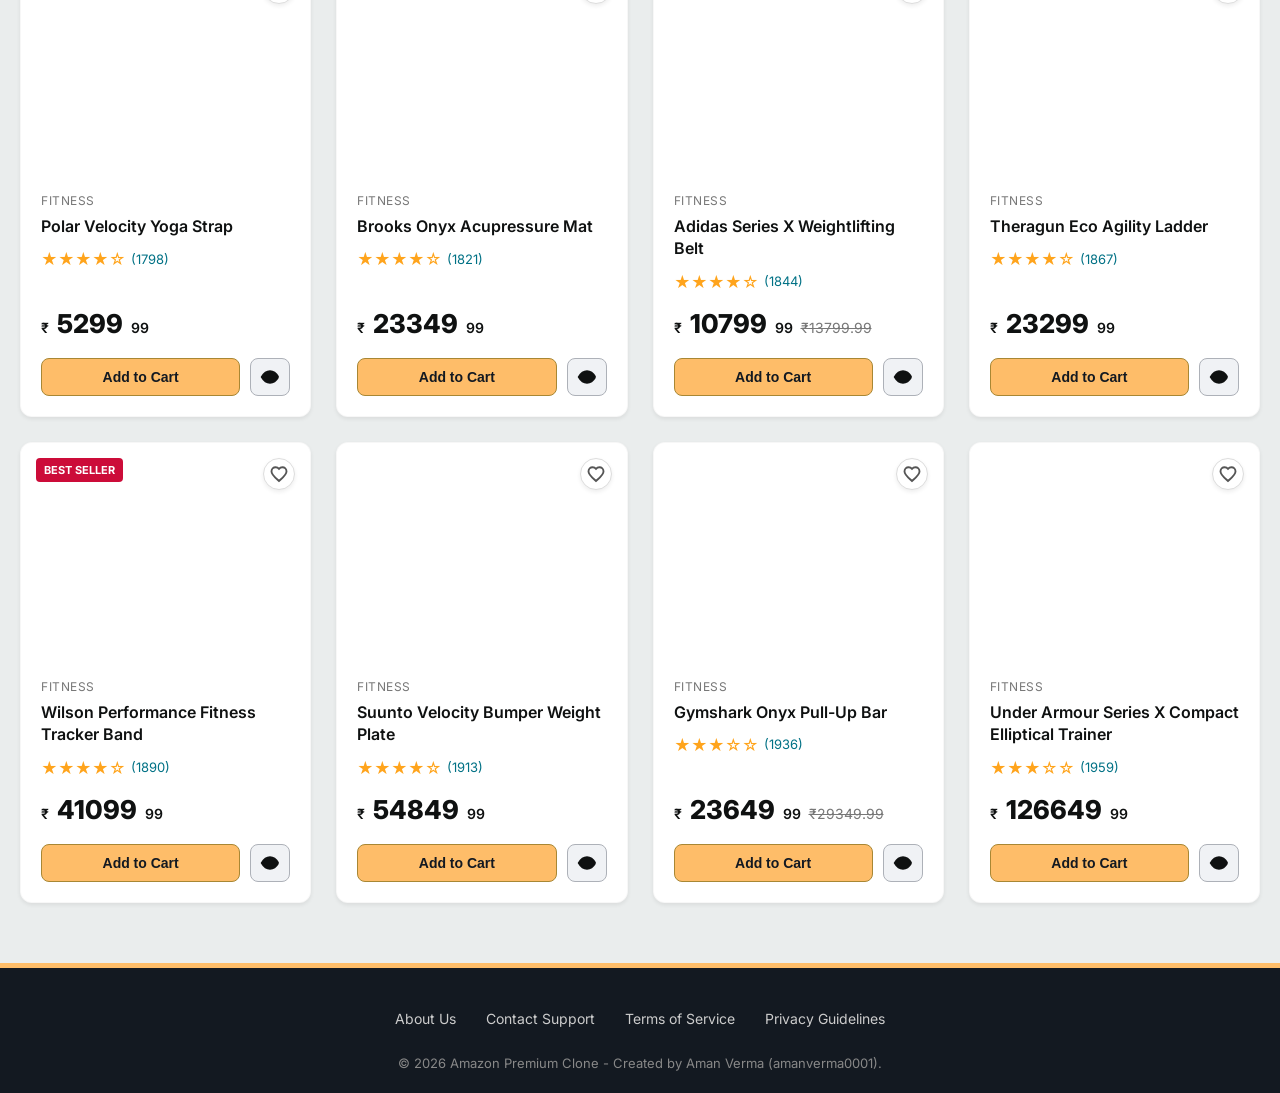
==== commit d21d99f4: "feat: implement interactive premium UI upgrades (autocomplete, Prime mode, checkout validation, GST " ====
--- a/amazon.html
+++ b/amazon.html
@@ -44,21 +44,24 @@
             </div>
 
             <!-- Live Search / Category Filters Bar -->
-            <div class="nav-search">
-                <select class="search-select" id="search-dept-select">
-          <option value="All">All Departments</option>
-          <option value="Electronics">Electronics</option>
-          <option value="Fitness">Fitness</option>
-          <option value="Home & Kitchen">Home & Kitchen</option>
-          <option value="Fashion">Fashion</option>
-          <option value="Beauty">Beauty</option>
-        </select>
-                <input type="text" class="search-input" placeholder="Search premium electronics, smart home, fitness gear..." id="search-input-field">
-                <button class="search-btn" id="search-submit-btn">
-          <svg viewBox="0 0 24 24">
-            <path d="M15.5 14h-.79l-.28-.27A6.471 6.471 0 0 0 16 9.5 6.5 6.5 0 1 0 9.5 16c1.61 0 3.09-.59 4.23-1.57l.27.28v.79l5 4.99L20.49 19l-4.99-5zm-6 0C7.01 14 5 11.99 5 9.5S7.01 5 9.5 5 14 7.01 14 9.5 11.99 14 9.5 14z"/>
-          </svg>
-        </button>
+            <div class="nav-search-container">
+                <div class="nav-search">
+                    <select class="search-select" id="search-dept-select">
+                        <option value="All">All Departments</option>
+                        <option value="Electronics">Electronics</option>
+                        <option value="Fitness">Fitness</option>
+                        <option value="Home & Kitchen">Home & Kitchen</option>
+                        <option value="Fashion">Fashion</option>
+                        <option value="Beauty">Beauty</option>
+                    </select>
+                    <input type="text" class="search-input" placeholder="Search premium electronics, smart home, fitness gear..." id="search-input-field" autocomplete="off">
+                    <button class="search-btn" id="search-submit-btn">
+                        <svg viewBox="0 0 24 24">
+                            <path d="M15.5 14h-.79l-.28-.27A6.471 6.471 0 0 0 16 9.5 6.5 6.5 0 1 0 9.5 16c1.61 0 3.09-.59 4.23-1.57l.27.28v.79l5 4.99L20.49 19l-4.99-5zm-6 0C7.01 14 5 11.99 5 9.5S7.01 5 9.5 5 14 7.01 14 9.5 11.99 14 9.5 14z"/>
+                        </svg>
+                    </button>
+                </div>
+                <div class="search-autocomplete-panel" id="search-autocomplete-dropdown"></div>
             </div>
 
             <!-- Right Header Actions -->
@@ -298,15 +301,41 @@
                 <h3>Shopping Cart</h3>
                 <button class="close-drawer-btn" onclick="toggleCartDrawer(false)">&times;</button>
             </div>
+            <div class="cart-delivery-progress" id="cart-delivery-progress-section">
+                <div class="progress-text" id="cart-delivery-progress-text">Add ₹1,500.00 more to qualify for FREE delivery!</div>
+                <div class="progress-bar-bg">
+                    <div class="progress-bar-fill" id="cart-delivery-progress-bar"></div>
+                </div>
+            </div>
             <div class="cart-items-list" id="cart-items-list">
                 <!-- Injected dynamically -->
             </div>
-            <div class="cart-footer">
-                <div class="cart-total-row">
+            <div class="cart-promo-box">
+                <input type="text" class="promo-input" id="cart-promo-input" placeholder="Promo Code (WELCOME10 / PRIME20)">
+                <button class="promo-btn" onclick="applyCartPromoCode()">Apply</button>
+            </div>
+            <div class="cart-footer" style="padding-top: 10px;">
+                <div class="invoice-row">
                     <span>Subtotal:</span>
+                    <span id="invoice-subtotal">₹0.00</span>
+                </div>
+                <div class="invoice-row">
+                    <span>Delivery Fee:</span>
+                    <span id="invoice-delivery">₹99.00</span>
+                </div>
+                <div class="invoice-row" id="invoice-discount-row" style="display: none; color: #2e7d32;">
+                    <span>Promo Discount:</span>
+                    <span id="invoice-discount">-₹0.00</span>
+                </div>
+                <div class="invoice-row">
+                    <span>Simulated GST (18%):</span>
+                    <span id="invoice-tax">₹0.00</span>
+                </div>
+                <div class="invoice-row total-amount">
+                    <span>Order Total:</span>
                     <span id="cart-subtotal">₹0.00</span>
                 </div>
-                <button class="cart-checkout-btn" onclick="openCheckout()">Proceed to Checkout</button>
+                <button class="cart-checkout-btn" onclick="openCheckout()" style="margin-top: 10px;">Proceed to Checkout</button>
             </div>
         </div>
     </div>
@@ -404,39 +433,169 @@
                 <!-- Step 1: Shipping Address -->
                 <div class="checkout-pane active" id="checkout-step-1">
                     <h3>Shipping Destination</h3>
-                    <div class="form-group">
-                        <label for="shipping-name">Full Name</label>
-                        <input type="text" id="shipping-name" class="form-control" placeholder="Enter recipient's full name" value="John Doe">
-                    </div>
-                    <div class="form-group">
-                        <label for="shipping-address">Delivery Address</label>
-                        <input type="text" id="shipping-address" class="form-control" placeholder="Street Address, City, Pincode" value="742 Evergreen Terrace, New Delhi, 110001">
-                    </div>
-                    <div class="form-group">
-                        <label for="shipping-phone">Phone Number</label>
-                        <input type="text" id="shipping-phone" class="form-control" placeholder="Mobile contact number" value="+91 98765 43210">
+                    <p style="font-size: 13px; color: #666; margin-bottom: 12px;">Select a saved address or enter a new one:</p>
+                    <div class="address-cards-grid">
+                        <div class="address-select-card active" id="addr-card-home" onclick="selectCheckoutAddress('home')">
+                            <input type="radio" name="checkout-addr-radio" id="addr-radio-home" checked>
+                            <div class="address-card-title">Home (Default)</div>
+                            <div class="address-card-body">
+                                <strong>John Doe</strong><br>
+                                742 Evergreen Terrace<br>
+                                New Delhi, 110001<br>
+                                Phone: +91 98765 43210
+                            </div>
+                        </div>
+                        <div class="address-select-card" id="addr-card-work" onclick="selectCheckoutAddress('work')">
+                            <input type="radio" name="checkout-addr-radio" id="addr-radio-work">
+                            <div class="address-card-title">Office / Work</div>
+                            <div class="address-card-body">
+                                <strong>John Doe (TechCorp)</strong><br>
+                                Building 4B, Cyber City<br>
+                                Gurugram, 122002<br>
+                                Phone: +91 98765 99999
+                            </div>
+                        </div>
+                    </div>
+                    
+                    <div style="border-top: 1px solid var(--border-color); padding-top: 15px; margin-top: 15px;">
+                        <label style="display: flex; align-items: center; gap: 8px; font-size: 14px; font-weight: 600; cursor: pointer; margin-bottom: 10px;">
+                            <input type="checkbox" id="checkout-custom-addr-toggle" onclick="toggleCustomAddressForm()">
+                            Ship to a different address
+                        </label>
+                        
+                        <div id="checkout-custom-address-form" style="display: none; transition: all 0.3s ease;">
+                            <div class="form-group">
+                                <label for="shipping-name">Full Name</label>
+                                <input type="text" id="shipping-name" class="form-control" placeholder="Enter recipient's full name" value="John Doe">
+                            </div>
+                            <div class="form-group">
+                                <label for="shipping-address">Delivery Address</label>
+                                <input type="text" id="shipping-address" class="form-control" placeholder="Street Address, City, Pincode" value="742 Evergreen Terrace, New Delhi, 110001">
+                            </div>
+                            <div class="form-group">
+                                <label for="shipping-phone">Phone Number</label>
+                                <input type="text" id="shipping-phone" class="form-control" placeholder="Mobile contact number" value="+91 98765 43210">
+                            </div>
+                        </div>
                     </div>
                 </div>
 
                 <!-- Step 2: Payment Gateway -->
                 <div class="checkout-pane" id="checkout-step-2">
-                    <h3>Payment Information</h3>
-                    <div class="form-group">
-                        <label for="card-name">Name on Card</label>
-                        <input type="text" id="card-name" class="form-control" placeholder="Name exact to card" value="John Doe">
-                    </div>
-                    <div class="form-group">
-                        <label for="card-number">Card Number</label>
-                        <input type="text" id="card-number" class="form-control" placeholder="1111-2222-3333-4444" value="4111222233334444">
-                    </div>
-                    <div style="display: grid; grid-template-columns: 1fr 1fr; gap: 15px;">
+                    <h3>Payment Method</h3>
+                    <div class="checkout-payment-methods">
+                        <button class="pay-tab-btn active" id="pay-btn-card" onclick="switchPaymentMethod('card')">💳 Credit Card</button>
+                        <button class="pay-tab-btn" id="pay-btn-upi" onclick="switchPaymentMethod('upi')">📱 UPI / QR Scan</button>
+                        <button class="pay-tab-btn" id="pay-btn-wallet" onclick="switchPaymentMethod('wallet')">🪙 Premium Wallet</button>
+                    </div>
+
+                    <!-- PANE: CARD -->
+                    <div class="payment-pane active" id="pay-pane-card">
+                        <!-- 3D Card Visualizer -->
+                        <div class="credit-card-3d-wrapper">
+                            <div class="credit-card-3d" id="visual-credit-card">
+                                <!-- Front -->
+                                <div class="card-face front">
+                                    <div style="display: flex; justify-content: space-between; align-items: center;">
+                                        <div class="card-chip"></div>
+                                        <div class="card-logo" id="visual-card-logo">VISA</div>
+                                    </div>
+                                    <div class="card-number-display" id="visual-card-number">•••• •••• •••• ••••</div>
+                                    <div class="card-info-row">
+                                        <div>
+                                            <span style="font-size: 8px; opacity: 0.6; display: block;">Card Holder</span>
+                                            <strong id="visual-card-holder">JOHN DOE</strong>
+                                        </div>
+                                        <div style="text-align: right;">
+                                            <span style="font-size: 8px; opacity: 0.6; display: block;">Expires</span>
+                                            <strong id="visual-card-expiry">12/28</strong>
+                                        </div>
+                                    </div>
+                                </div>
+                                <!-- Back -->
+                                <div class="card-face back">
+                                    <div class="card-magnetic-strip"></div>
+                                    <div class="card-signature-area">
+                                        <span id="visual-card-cvv">•••</span>
+                                    </div>
+                                    <div style="padding: 10px 15px; font-size: 8px; opacity: 0.5; text-align: center;">
+                                        This is a simulated transaction. No actual charges will be processed.
+                                    </div>
+                                </div>
+                            </div>
+                        </div>
+
                         <div class="form-group">
-                            <label for="card-expiry">Expiry Date</label>
-                            <input type="text" id="card-expiry" class="form-control" placeholder="MM/YY" value="12/28">
+                            <label for="card-name">Name on Card</label>
+                            <input type="text" id="card-name" class="form-control" placeholder="Name exact to card" value="John Doe" oninput="updateVisualCard()">
                         </div>
                         <div class="form-group">
-                            <label for="card-cvv">CVV</label>
-                            <input type="password" id="card-cvv" class="form-control" placeholder="123" value="999">
+                            <label for="card-number">Card Number</label>
+                            <input type="text" id="card-number" class="form-control" placeholder="1111-2222-3333-4444" value="4111222233334444" maxlength="19" oninput="updateVisualCard()">
+                        </div>
+                        <div style="display: grid; grid-template-columns: 1fr 1fr; gap: 15px;">
+                            <div class="form-group">
+                                <label for="card-expiry">Expiry Date</label>
+                                <input type="text" id="card-expiry" class="form-control" placeholder="MM/YY" value="12/28" maxlength="5" oninput="updateVisualCard()">
+                            </div>
+                            <div class="form-group">
+                                <label for="card-cvv">CVV</label>
+                                <input type="password" id="card-cvv" class="form-control" placeholder="123" value="999" maxlength="3" onfocus="flipVisualCard(true)" onblur="flipVisualCard(false)" oninput="updateVisualCard()">
+                            </div>
+                        </div>
+                    </div>
+
+                    <!-- PANE: UPI -->
+                    <div class="payment-pane" id="pay-pane-upi">
+                        <div class="upi-qr-container">
+                            <p style="font-size: 14px; margin-bottom: 15px;">Scan this simulated QR code with any UPI app to make the payment:</p>
+                            <div class="upi-qr-mockup">
+                                <svg width="100%" height="100%" viewBox="0 0 100 100">
+                                    <rect width="100" height="100" fill="white" />
+                                    <rect x="5" y="5" width="25" height="25" fill="black" />
+                                    <rect x="9" y="9" width="17" height="17" fill="white" />
+                                    <rect x="13" y="13" width="9" height="9" fill="black" />
+                                    <rect x="70" y="5" width="25" height="25" fill="black" />
+                                    <rect x="74" y="9" width="17" height="17" fill="white" />
+                                    <rect x="78" y="13" width="9" height="9" fill="black" />
+                                    <rect x="5" y="70" width="25" height="25" fill="black" />
+                                    <rect x="9" y="74" width="17" height="17" fill="white" />
+                                    <rect x="13" y="78" width="9" height="9" fill="black" />
+                                    <rect x="35" y="10" width="10" height="5" fill="black" />
+                                    <rect x="40" y="20" width="5" height="10" fill="black" />
+                                    <rect x="55" y="5" width="5" height="25" fill="black" />
+                                    <rect x="45" y="15" width="8" height="3" fill="black" />
+                                    <rect x="10" y="35" width="20" height="5" fill="black" />
+                                    <rect x="15" y="45" width="5" height="15" fill="black" />
+                                    <rect x="35" y="35" width="15" height="15" fill="black" />
+                                    <rect x="40" y="40" width="5" height="5" fill="white" />
+                                    <rect x="55" y="35" width="10" height="10" fill="black" />
+                                    <rect x="75" y="35" width="15" height="5" fill="black" />
+                                    <rect x="80" y="45" width="5" height="10" fill="black" />
+                                    <rect x="70" y="55" width="15" height="15" fill="black" />
+                                    <rect x="75" y="60" width="5" height="5" fill="white" />
+                                    <rect x="35" y="60" width="5" height="10" fill="black" />
+                                    <rect x="45" y="55" width="10" height="5" fill="black" />
+                                    <rect x="50" y="70" width="15" height="15" fill="black" />
+                                    <rect x="55" y="75" width="5" height="5" fill="white" />
+                                    <rect x="35" y="80" width="10" height="10" fill="black" />
+                                    <rect x="10" y="65" width="5" height="5" fill="black" />
+                                </svg>
+                            </div>
+                            <div class="upi-status-indicator" id="upi-status-label">Waiting for scan...</div>
+                            <button class="btn-primary" style="margin-top: 15px; padding: 8px 16px;" onclick="simulateUpiScan()">Simulate Scan Approval</button>
+                        </div>
+                    </div>
+
+                    <!-- PANE: WALLET -->
+                    <div class="payment-pane" id="pay-pane-wallet">
+                        <div style="padding: 15px; border: 1px solid var(--border-color); border-radius: 8px; background: var(--btn-secondary-bg); text-align: center; margin-top: 20px;">
+                            <h4 style="margin-bottom: 10px; color: var(--amazon-text);">Redeem from Premium Wallet</h4>
+                            <p style="font-size: 15px; margin-bottom: 8px;">Available Balance: <strong style="font-size: 18px; color: #2e7d32;" id="checkout-wallet-bal">₹0.00</strong></p>
+                            <p style="font-size: 13px; color: #666; margin-bottom: 15px;" id="checkout-wallet-status-msg">Your balance is ready to pay for this transaction.</p>
+                            <div id="checkout-wallet-insufficient-msg" style="display: none; color: #c62828; font-weight: bold; margin-bottom: 15px;">
+                                ⚠️ Insufficient balance! Please claim more Gift Cards first.
+                            </div>
                         </div>
                     </div>
                 </div>
@@ -511,6 +670,8 @@
         </div>
     </div>
 
+    <div class="toast-container" id="toast-container"></div>
+
     <script src="image.js"></script>
     <script src="app.js?v=10"></script>
     <script src="floating_widget.js"></script>
--- a/styles.css
+++ b/styles.css
@@ -159,10 +159,17 @@
 }
 
 /* Search bar */
-.nav-search {
-  display: flex;
+.nav-search-container {
+  position: relative;
   flex: 1;
   max-width: 800px;
+  display: flex;
+  flex-direction: column;
+}
+
+.nav-search {
+  display: flex;
+  width: 100%;
   height: 42px;
   border-radius: 6px;
   overflow: hidden;
@@ -2131,3 +2138,684 @@
     height: 460px;
   }
 }
+
+/* ================= UPGRADED PREMIUM CSS ADDITIONS ================= */
+
+/* Toast Notification System */
+.toast-container {
+  position: fixed;
+  bottom: 25px;
+  right: 25px;
+  display: flex;
+  flex-direction: column;
+  gap: 12px;
+  z-index: 10000;
+  max-width: 350px;
+}
+
+.toast {
+  background: var(--card-bg);
+  border: 1px solid var(--border-color);
+  border-left: 5px solid var(--amazon-accent);
+  color: var(--amazon-text);
+  padding: 15px 20px;
+  border-radius: 8px;
+  box-shadow: var(--shadow-premium);
+  display: flex;
+  align-items: center;
+  gap: 12px;
+  transform: translateX(120%);
+  animation: slideInToast 0.3s cubic-bezier(0.25, 0.8, 0.25, 1) forwards;
+  position: relative;
+  overflow: hidden;
+  backdrop-filter: blur(10px);
+}
+
+.toast.success {
+  border-left-color: #2e7d32;
+}
+
+.toast.error {
+  border-left-color: #c62828;
+}
+
+.toast.info {
+  border-left-color: #0277bd;
+}
+
+.toast.prime {
+  border-left-color: #d4af37;
+  background: linear-gradient(135deg, var(--card-bg) 0%, rgba(212, 175, 55, 0.05) 100%);
+  border-right: 1px solid rgba(212, 175, 55, 0.2);
+  border-top: 1px solid rgba(212, 175, 55, 0.2);
+  border-bottom: 1px solid rgba(212, 175, 55, 0.2);
+}
+
+.toast-content {
+  font-size: 14px;
+  font-weight: 500;
+  flex: 1;
+}
+
+.toast-close {
+  background: none;
+  border: none;
+  font-size: 18px;
+  cursor: pointer;
+  color: #888;
+  padding: 0;
+  line-height: 1;
+}
+
+.toast-progress {
+  position: absolute;
+  bottom: 0;
+  left: 0;
+  height: 3px;
+  width: 100%;
+  background-color: var(--border-color);
+}
+
+.toast-progress-fill {
+  height: 100%;
+  width: 100%;
+  background-color: var(--amazon-accent);
+  transform-origin: left;
+  animation: shrinkProgress 4s linear forwards;
+}
+
+.toast.success .toast-progress-fill { background-color: #2e7d32; }
+.toast.error .toast-progress-fill { background-color: #c62828; }
+.toast.info .toast-progress-fill { background-color: #0277bd; }
+.toast.prime .toast-progress-fill { background-color: #d4af37; }
+
+@keyframes slideInToast {
+  to { transform: translateX(0); }
+}
+
+@keyframes shrinkProgress {
+  from { transform: scaleX(1); }
+  to { transform: scaleX(0); }
+}
+
+/* Search Autocomplete Dropdown */
+.search-autocomplete-panel {
+  position: absolute;
+  top: 100%;
+  left: 0;
+  width: 100%;
+  background: var(--card-bg);
+  border: 1px solid var(--border-color);
+  border-top: none;
+  border-bottom-left-radius: 8px;
+  border-bottom-right-radius: 8px;
+  box-shadow: var(--shadow-premium);
+  display: none;
+  flex-direction: column;
+  z-index: 1001;
+  max-height: 400px;
+  overflow-y: auto;
+  backdrop-filter: blur(12px);
+}
+
+.search-autocomplete-panel.active {
+  display: flex;
+}
+
+.autocomplete-section {
+  padding: 10px 0;
+  border-bottom: 1px solid var(--border-color);
+}
+
+.autocomplete-section:last-child {
+  border-bottom: none;
+}
+
+.autocomplete-title {
+  font-size: 11px;
+  font-weight: 700;
+  color: #777;
+  text-transform: uppercase;
+  letter-spacing: 0.5px;
+  padding: 5px 15px;
+}
+
+.autocomplete-item {
+  display: flex;
+  align-items: center;
+  padding: 8px 15px;
+  cursor: pointer;
+  gap: 12px;
+  transition: var(--transition-smooth);
+  color: var(--amazon-text);
+  text-decoration: none;
+}
+
+.autocomplete-item:hover {
+  background-color: var(--btn-secondary-bg);
+}
+
+.autocomplete-item svg {
+  width: 16px;
+  height: 16px;
+  fill: #888;
+}
+
+.autocomplete-item.product-match {
+  font-weight: 500;
+}
+
+.autocomplete-item.product-match img {
+  width: 32px;
+  height: 32px;
+  object-fit: contain;
+  background: white;
+  border-radius: 4px;
+  padding: 2px;
+  border: 1px solid var(--border-color);
+}
+
+.autocomplete-item-text {
+  flex: 1;
+  font-size: 14px;
+  white-space: nowrap;
+  overflow: hidden;
+  text-overflow: ellipsis;
+}
+
+.autocomplete-item-category {
+  font-size: 11px;
+  color: #777;
+  background: var(--btn-secondary-bg);
+  padding: 2px 6px;
+  border-radius: 4px;
+  font-weight: 600;
+}
+
+/* Gold Prime Mode Theme */
+.prime-active header .brand-logo {
+  color: #ffffff;
+  text-shadow: 0 0 8px rgba(212, 175, 55, 0.4);
+}
+
+.prime-active header .brand-logo span {
+  color: #d4af37;
+  background: linear-gradient(90deg, #d4af37, #f3e5ab, #d4af37);
+  -webkit-background-clip: text;
+  background-clip: text;
+  -webkit-text-fill-color: transparent;
+  animation: shineGold 3s infinite linear;
+  background-size: 200% auto;
+  font-weight: 900;
+}
+
+.prime-badge {
+  display: inline-flex;
+  align-items: center;
+  background: linear-gradient(135deg, #d4af37 0%, #aa7c11 100%);
+  color: #000000;
+  font-weight: 800;
+  font-size: 10px;
+  padding: 2px 6px;
+  border-radius: 4px;
+  margin-left: 6px;
+  text-transform: uppercase;
+  box-shadow: 0 0 5px rgba(212, 175, 55, 0.5);
+  letter-spacing: 0.5px;
+}
+
+/* Gold Sweep animation */
+@keyframes shineGold {
+  0% { background-position: 0% center; }
+  100% { background-position: 200% center; }
+}
+
+.prime-active .nav-main {
+  border-bottom: 2px solid #d4af37;
+  box-shadow: 0 4px 20px rgba(212, 175, 55, 0.15);
+}
+
+.prime-active .nav-sub {
+  border-bottom: 1px solid rgba(212, 175, 55, 0.3);
+}
+
+.prime-active .btn-primary {
+  background: linear-gradient(180deg, #f7dfa5, #f0c14b);
+  border-color: #a88734 #9c7e31 #846a29;
+}
+
+.prime-active .btn-primary:hover {
+  background: linear-gradient(180deg, #f5d78e, #eeb933);
+}
+
+.prime-active .step-indicator.active span {
+  background-color: #d4af37;
+}
+
+.prime-active .step-indicator.completed span {
+  background-color: #aa7c11;
+}
+
+.prime-active .badge-tag {
+  background: linear-gradient(135deg, #d4af37 0%, #aa7c11 100%);
+  color: #000;
+}
+
+/* Delivery Progress Bar inside Cart Drawer */
+.cart-delivery-progress {
+  padding: 15px;
+  background: var(--btn-secondary-bg);
+  border-bottom: 1px solid var(--border-color);
+}
+
+.progress-text {
+  font-size: 13px;
+  margin-bottom: 8px;
+  font-weight: 500;
+}
+
+.progress-bar-bg {
+  height: 8px;
+  background-color: var(--border-color);
+  border-radius: 4px;
+  overflow: hidden;
+}
+
+.progress-bar-fill {
+  height: 100%;
+  background-color: #cc0c39;
+  width: 0%;
+  transition: width 0.4s ease, background-color 0.4s ease;
+}
+
+.progress-bar-fill.eligible {
+  background-color: #2e7d32;
+}
+
+/* Promo Code Box */
+.cart-promo-box {
+  padding: 15px;
+  border-top: 1px solid var(--border-color);
+  display: flex;
+  gap: 10px;
+}
+
+.promo-input {
+  flex: 1;
+  padding: 8px 12px;
+  border: 1px solid var(--border-color);
+  border-radius: 6px;
+  font-size: 14px;
+  background-color: var(--input-bg);
+  color: var(--input-text);
+  outline: none;
+}
+
+.promo-btn {
+  padding: 8px 15px;
+  background-color: var(--amazon-accent);
+  border: 1px solid var(--border-color);
+  border-radius: 6px;
+  font-weight: 700;
+  cursor: pointer;
+  transition: var(--transition-smooth);
+}
+
+.promo-btn:hover {
+  background-color: var(--amazon-accent-hover);
+}
+
+/* Invoice Calculations rows */
+.invoice-row {
+  display: flex;
+  justify-content: space-between;
+  font-size: 14px;
+  color: #555;
+  margin-bottom: 6px;
+}
+
+.dark-theme .invoice-row {
+  color: #bbb;
+}
+
+.invoice-row.total-amount {
+  font-size: 18px;
+  font-weight: 800;
+  color: var(--amazon-text);
+  border-top: 1px dashed var(--border-color);
+  padding-top: 8px;
+  margin-top: 8px;
+}
+
+/* Checkout Enhancements */
+.address-cards-grid {
+  display: grid;
+  grid-template-columns: 1fr 1fr;
+  gap: 15px;
+  margin-bottom: 20px;
+}
+
+.address-select-card {
+  border: 2px solid var(--border-color);
+  border-radius: 8px;
+  padding: 15px;
+  cursor: pointer;
+  transition: var(--transition-smooth);
+  background: var(--card-bg);
+  position: relative;
+}
+
+.address-select-card:hover {
+  border-color: var(--amazon-accent-hover);
+}
+
+.address-select-card.active {
+  border-color: var(--amazon-accent);
+  background: rgba(254, 189, 105, 0.05);
+}
+
+.address-select-card input[type="radio"] {
+  position: absolute;
+  top: 15px;
+  right: 15px;
+  accent-color: var(--amazon-accent);
+}
+
+.address-card-title {
+  font-weight: 700;
+  font-size: 14px;
+  margin-bottom: 5px;
+}
+
+.address-card-body {
+  font-size: 13px;
+  color: #555;
+  line-height: 1.4;
+}
+
+.dark-theme .address-card-body {
+  color: #bbb;
+}
+
+/* Checkout payment selections */
+.checkout-payment-methods {
+  display: flex;
+  gap: 10px;
+  margin-bottom: 20px;
+  border-bottom: 1px solid var(--border-color);
+  padding-bottom: 15px;
+}
+
+.pay-tab-btn {
+  padding: 8px 15px;
+  border: 1px solid var(--border-color);
+  background: var(--btn-secondary-bg);
+  color: var(--amazon-text);
+  border-radius: 6px;
+  cursor: pointer;
+  font-weight: 600;
+  transition: var(--transition-smooth);
+}
+
+.pay-tab-btn.active {
+  background-color: var(--amazon-accent);
+  border-color: var(--amazon-accent);
+  color: var(--amazon-dark);
+}
+
+.payment-pane {
+  display: none;
+}
+
+.payment-pane.active {
+  display: block;
+}
+
+/* 3D card layout */
+.credit-card-3d-wrapper {
+  perspective: 1000px;
+  width: 100%;
+  max-width: 320px;
+  height: 180px;
+  margin: 15px auto 25px auto;
+}
+
+.credit-card-3d {
+  width: 100%;
+  height: 100%;
+  position: relative;
+  transform-style: preserve-3d;
+  transition: transform 0.6s cubic-bezier(0.4, 0, 0.2, 1);
+}
+
+.credit-card-3d.flipped {
+  transform: rotateY(180deg);
+}
+
+.card-face {
+  position: absolute;
+  width: 100%;
+  height: 100%;
+  backface-visibility: hidden;
+  border-radius: 12px;
+  padding: 20px;
+  color: white;
+  display: flex;
+  flex-direction: column;
+  justify-content: space-between;
+  box-shadow: 0 8px 20px rgba(0,0,0,0.25);
+  font-family: monospace;
+}
+
+.card-face.front {
+  background: linear-gradient(135deg, #1e3c72 0%, #2a5298 100%);
+}
+
+.prime-active .card-face.front {
+  background: linear-gradient(135deg, #1f1f1f 0%, #434343 100%);
+  border: 1px solid rgba(212, 175, 55, 0.3);
+}
+
+.card-face.back {
+  background: linear-gradient(135deg, #16222f 0%, #203a43 100%);
+  transform: rotateY(180deg);
+  padding: 20px 0;
+}
+
+.card-chip {
+  width: 40px;
+  height: 30px;
+  background: linear-gradient(135deg, #bf953f 0%, #fcf6ba 50%, #b38728 100%);
+  border-radius: 4px;
+}
+
+.card-logo {
+  font-weight: 800;
+  font-size: 16px;
+  font-style: italic;
+  text-align: right;
+}
+
+.card-number-display {
+  font-size: 18px;
+  letter-spacing: 2px;
+  word-spacing: 4px;
+  margin: 10px 0;
+  text-shadow: 1px 1px 2px rgba(0,0,0,0.5);
+}
+
+.card-info-row {
+  display: flex;
+  justify-content: space-between;
+  font-size: 12px;
+  text-transform: uppercase;
+}
+
+.card-magnetic-strip {
+  width: 100%;
+  height: 35px;
+  background: #111;
+  margin-top: 10px;
+}
+
+.card-signature-area {
+  background: #fff;
+  height: 30px;
+  width: 75%;
+  margin: 15px 0 0 15px;
+  display: flex;
+  align-items: center;
+  justify-content: flex-end;
+  color: #000;
+  font-weight: bold;
+  padding-right: 10px;
+}
+
+/* UPI Pane */
+.upi-qr-container {
+  display: flex;
+  flex-direction: column;
+  align-items: center;
+  padding: 15px;
+  text-align: center;
+}
+
+.upi-qr-mockup {
+  width: 150px;
+  height: 150px;
+  border: 1px solid var(--border-color);
+  padding: 10px;
+  background: white;
+  border-radius: 8px;
+  margin-bottom: 15px;
+}
+
+.upi-status-indicator {
+  display: inline-flex;
+  align-items: center;
+  gap: 8px;
+  font-size: 14px;
+  font-weight: 600;
+  color: #888;
+  margin-top: 5px;
+}
+
+.upi-status-indicator.loading::before {
+  content: '';
+  width: 14px;
+  height: 14px;
+  border: 2px solid #ccc;
+  border-top-color: var(--amazon-accent-hover);
+  border-radius: 50%;
+  animation: messageSpinner 0.8s infinite linear;
+}
+
+.upi-status-indicator.success {
+  color: #2e7d32;
+}
+
+/* Quick View Customer Review Forms */
+.modal-review-section {
+  border-top: 1px solid var(--border-color);
+  padding-top: 20px;
+  margin-top: 25px;
+}
+
+.review-form-container {
+  background: var(--btn-secondary-bg);
+  border: 1px solid var(--border-color);
+  border-radius: 8px;
+  padding: 20px;
+  margin-bottom: 20px;
+}
+
+.star-rating-selector {
+  display: flex;
+  gap: 5px;
+  font-size: 24px;
+  cursor: pointer;
+  margin-bottom: 15px;
+}
+
+.star-rating-selector span {
+  color: #ccc;
+  transition: var(--transition-smooth);
+}
+
+.star-rating-selector span.selected,
+.star-rating-selector span:hover,
+.star-rating-selector span:hover ~ span {
+  color: #ffa41c;
+}
+
+/* Support Chat Inline Product Slider Cards */
+.chat-product-recommendations {
+  display: flex;
+  gap: 10px;
+  overflow-x: auto;
+  padding: 8px 0;
+  margin: 5px 0;
+  max-width: 100%;
+}
+
+.chat-product-mini-card {
+  flex: 0 0 130px;
+  border: 1px solid var(--border-color);
+  border-radius: 6px;
+  background: var(--card-bg);
+  padding: 8px;
+  display: flex;
+  flex-direction: column;
+  align-items: center;
+  text-align: center;
+  box-shadow: var(--shadow-subtle);
+  transition: var(--transition-smooth);
+}
+
+.chat-product-mini-card:hover {
+  transform: translateY(-2px);
+  box-shadow: 0 4px 8px rgba(0,0,0,0.1);
+}
+
+.chat-product-mini-card img {
+  width: 60px;
+  height: 60px;
+  object-fit: contain;
+  margin-bottom: 5px;
+}
+
+.chat-product-mini-title {
+  font-size: 11px;
+  font-weight: 600;
+  line-height: 1.2;
+  margin-bottom: 4px;
+  display: -webkit-box;
+  -webkit-line-clamp: 2;
+  -webkit-box-orient: vertical;
+  overflow: hidden;
+  height: 26px;
+  color: var(--amazon-text);
+}
+
+.chat-product-mini-price {
+  font-size: 11px;
+  font-weight: 700;
+  color: #cc0c39;
+  margin-bottom: 6px;
+}
+
+.chat-product-mini-btn {
+  font-size: 9px;
+  padding: 4px 8px;
+  background-color: var(--amazon-accent);
+  border: 1px solid var(--border-color);
+  border-radius: 4px;
+  cursor: pointer;
+  font-weight: 700;
+  width: 100%;
+}
+
+.chat-product-mini-btn:hover {
+  background-color: var(--amazon-accent-hover);
+}
+
